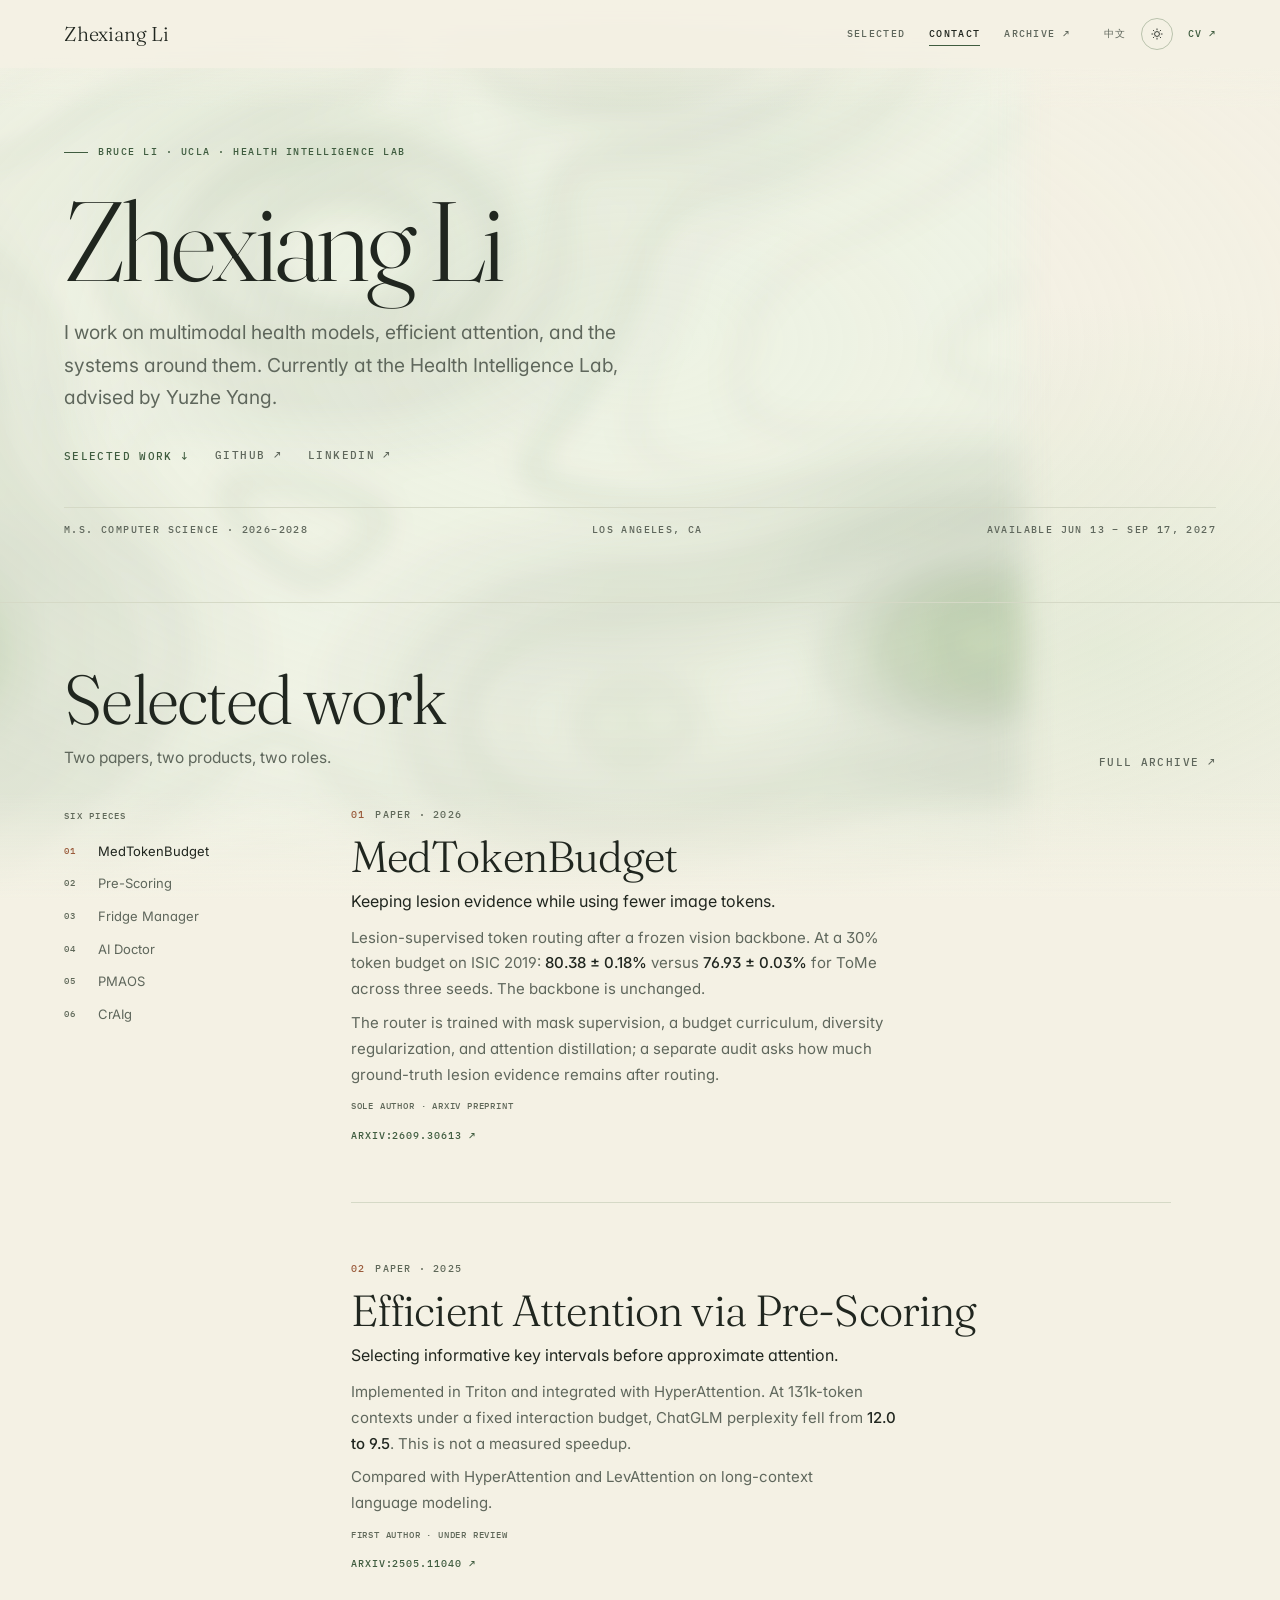
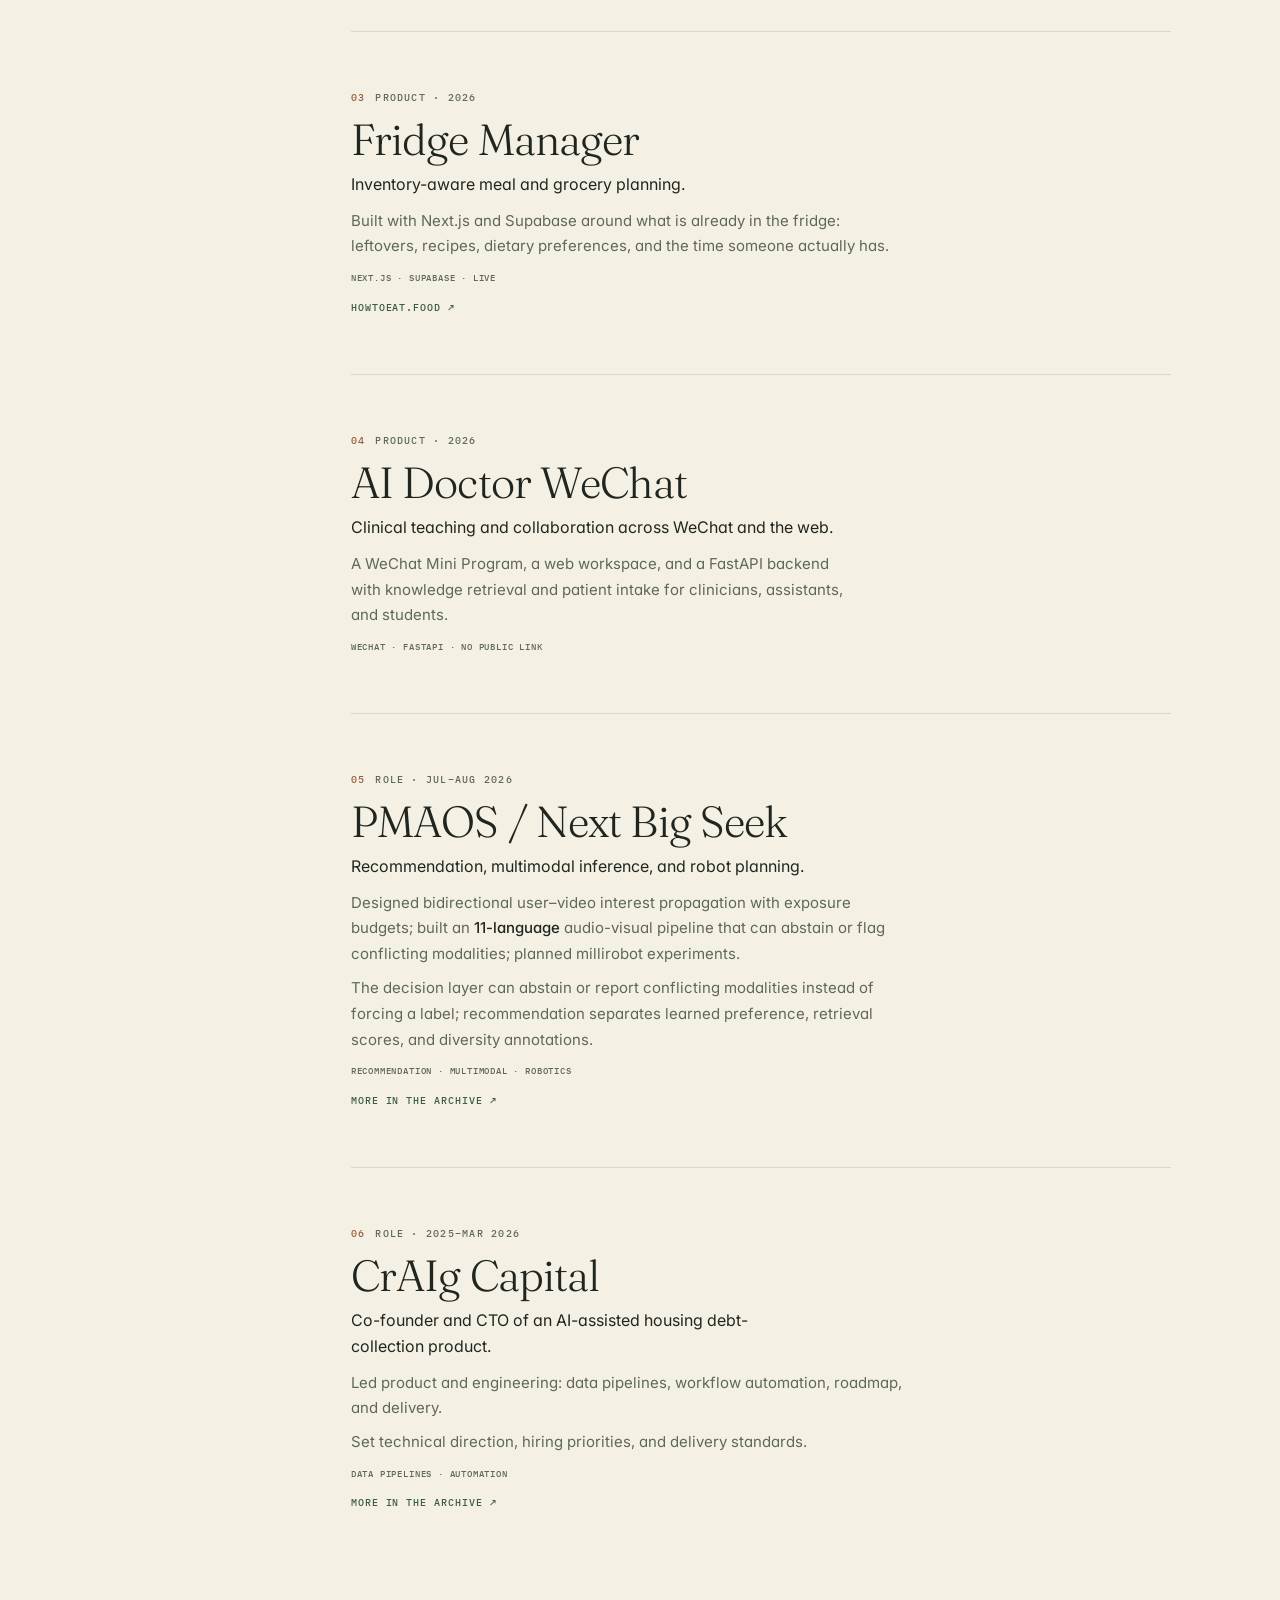
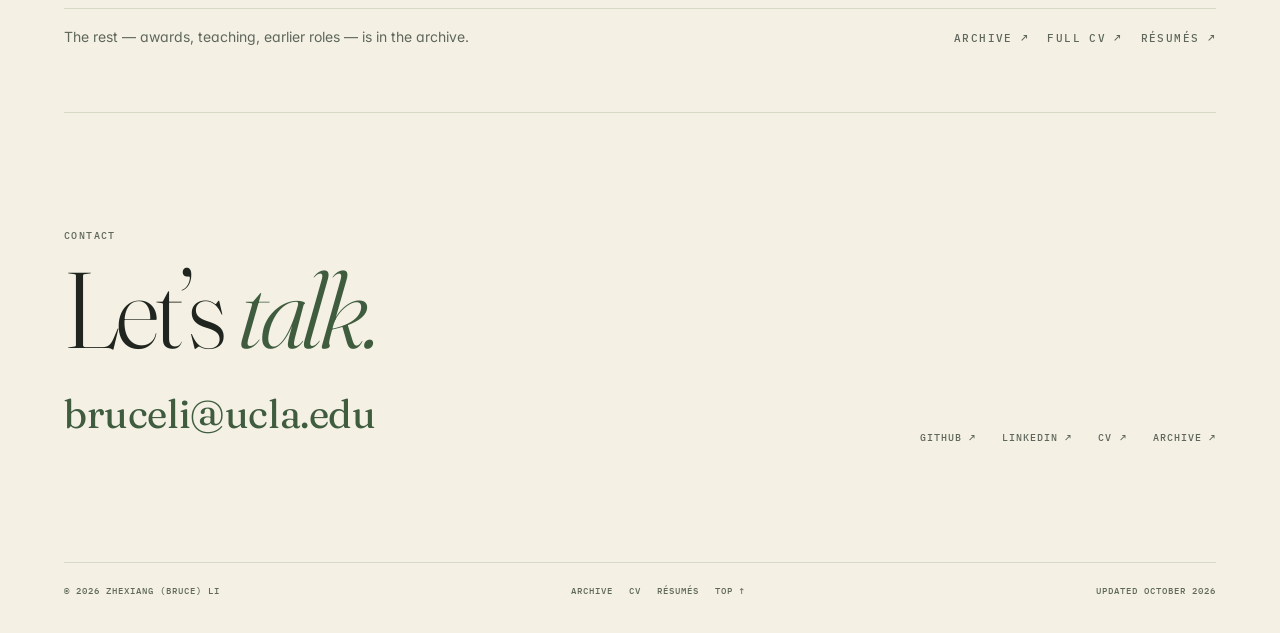
==== index.html @ e7f7a2ee "Add a sticky work index and a visibly moving backdrop" ====
<!doctype html>
<html lang="en" data-theme="light">
<head>
  <meta charset="utf-8">
  <meta name="viewport" content="width=device-width, initial-scale=1">
  <meta name="description" content="Zhexiang (Bruce) Li — multimodal health models, efficient attention, and the systems around them. Selected papers, products, and roles.">
  <link rel="canonical" href="https://brucelzx.github.io/">
  <link rel="alternate" hreflang="en" href="https://brucelzx.github.io/">
  <link rel="alternate" hreflang="zh-CN" href="https://brucelzx.github.io/index-zh.html">
  <meta property="og:type" content="website">
  <meta property="og:title" content="Zhexiang Li — Work">
  <meta property="og:description" content="Multimodal health models, efficient attention, and the systems around them.">
  <meta property="og:url" content="https://brucelzx.github.io/">
  <meta property="og:locale" content="en_US">
  <meta name="theme-color" content="#f4f1e4">
  <title>Zhexiang Li — Work</title>
  <link rel="preconnect" href="https://fonts.googleapis.com">
  <link rel="preconnect" href="https://fonts.gstatic.com" crossorigin>
  <link href="https://fonts.googleapis.com/css2?family=Fraunces:ital,opsz,wght@0,9..144,300..500;1,9..144,300..500&family=IBM+Plex+Mono:wght@400;500&family=Inter:wght@300..600&display=swap" rel="stylesheet">
  <link rel="stylesheet" href="atlas.css?v=20261018">
  <script>
    (function () {
      try {
        var saved = localStorage.getItem('atlas-theme');
        var theme = saved || (window.matchMedia('(prefers-color-scheme: dark)').matches ? 'dark' : 'light');
        document.documentElement.dataset.theme = theme;
      } catch (error) {}
      document.documentElement.classList.add('js');
    })();
  </script>
  <script defer src="atlas.js?v=20261018"></script>
</head>
<body id="top">
  <a class="skip" href="#main">Skip to content</a>
  <div class="progress" aria-hidden="true"></div>
  <div class="atlas-bg" aria-hidden="true"><img src="assets/atlas.svg" alt="" width="1400" height="1037"></div>

  <header class="nav" data-nav>
    <div class="wrap nav-inner">
      <a class="brand" href="#top">Zhexiang Li</a>
      <nav class="nav-links" aria-label="Sections">
        <a href="#selected">Selected</a>
        <a href="#contact">Contact</a>
        <a href="archive.html">Archive ↗</a>
      </nav>
      <div class="nav-tools">
        <a href="index-zh.html" lang="zh-CN">中文</a>
        <button class="theme" type="button" data-theme-toggle aria-label="Switch to dark theme" aria-pressed="false">
          <svg class="icon-sun" viewBox="0 0 24 24" fill="none" stroke="currentColor" stroke-width="1.5" aria-hidden="true"><circle cx="12" cy="12" r="4.2"/><path d="M12 2.5v3M12 18.5v3M2.5 12h3M18.5 12h3M5.2 5.2l2.1 2.1M16.7 16.7l2.1 2.1M18.8 5.2l-2.1 2.1M7.3 16.7l-2.1 2.1"/></svg>
          <svg class="icon-moon" viewBox="0 0 24 24" fill="none" stroke="currentColor" stroke-width="1.5" aria-hidden="true"><path d="M20 14.5A8.2 8.2 0 0 1 9.5 4 8.2 8.2 0 1 0 20 14.5Z"/></svg>
        </button>
        <a class="nav-cv" href="cv.html">CV ↗</a>
      </div>
    </div>
  </header>

  <main id="main">
    <section class="hero wrap" aria-labelledby="hero-title">
      <p class="eyebrow">Bruce Li · UCLA · Health Intelligence Lab</p>
      <h1 id="hero-title">Zhexiang Li</h1>
      <p class="hero-lede">I work on multimodal health models, efficient attention, and the systems around them. Currently at the Health Intelligence Lab, advised by Yuzhe Yang.</p>
      <div class="hero-links">
        <a class="arrow-link" href="#selected">Selected work <span aria-hidden="true">↓</span></a>
        <a class="sweep" href="https://github.com/BruceLZX" target="_blank" rel="noopener">GitHub ↗</a>
        <a class="sweep" href="https://www.linkedin.com/in/zhexiang-li/" target="_blank" rel="noopener">LinkedIn ↗</a>
      </div>
      <div class="hero-meta">
        <p class="mono">M.S. Computer Science · 2026–2028</p>
        <p class="mono">Los Angeles, CA</p>
        <p class="mono">Available Jun 13 – Sep 17, 2027</p>
      </div>
    </section>

    <section class="section" id="selected" aria-labelledby="selected-title">
      <div class="wrap">
        <header class="section-head">
          <div>
            <h2 id="selected-title">Selected work</h2>
            <p class="section-lede">Two papers, two products, two roles.</p>
          </div>
          <a class="sweep section-link" href="archive.html">Full archive ↗</a>
        </header>

        <div class="work-layout">
          <aside class="work-index" aria-label="Selected work">
            <p class="work-index-title">Six pieces</p>
            <ol>
              <li><a href="#piece-1"><span>01</span>MedTokenBudget</a></li>
              <li><a href="#piece-2"><span>02</span>Pre-Scoring</a></li>
              <li><a href="#piece-3"><span>03</span>Fridge Manager</a></li>
              <li><a href="#piece-4"><span>04</span>AI Doctor</a></li>
              <li><a href="#piece-5"><span>05</span>PMAOS</a></li>
              <li><a href="#piece-6"><span>06</span>CrAIg</a></li>
            </ol>
          </aside>
          <div class="work-entries">
          <article class="piece" id="piece-1" data-reveal>
            <p class="piece-meta"><span class="piece-index">01</span><span>Paper · 2026</span></p>
            <h3>MedTokenBudget</h3>
            <p class="piece-dek">Keeping lesion evidence while using fewer image tokens.</p>
            <p class="piece-body">Lesion-supervised token routing after a frozen vision backbone. At a 30% token budget on ISIC 2019: <strong>80.38 ± 0.18%</strong> versus <strong>76.93 ± 0.03%</strong> for ToMe across three seeds. The backbone is unchanged.</p>
            <p class="piece-body">The router is trained with mask supervision, a budget curriculum, diversity regularization, and attention distillation; a separate audit asks how much ground-truth lesion evidence remains after routing.</p>
            <p class="piece-note">Sole author · arXiv preprint</p>
            <div class="piece-links"><a href="https://arxiv.org/abs/2609.30613" target="_blank" rel="noopener">arXiv:2609.30613 ↗</a></div>
          </article>

          <article class="piece" id="piece-2" data-reveal>
            <p class="piece-meta"><span class="piece-index">02</span><span>Paper · 2025</span></p>
            <h3>Efficient Attention via Pre-Scoring</h3>
            <p class="piece-dek">Selecting informative key intervals before approximate attention.</p>
            <p class="piece-body">Implemented in Triton and integrated with HyperAttention. At 131k-token contexts under a fixed interaction budget, ChatGLM perplexity fell from <strong>12.0 to 9.5</strong>. This is not a measured speedup.</p>
            <p class="piece-body">Compared with HyperAttention and LevAttention on long-context language modeling.</p>
            <p class="piece-note">First author · under review</p>
            <div class="piece-links"><a href="https://arxiv.org/abs/2505.11040" target="_blank" rel="noopener">arXiv:2505.11040 ↗</a></div>
          </article>

          <article class="piece" id="piece-3" data-reveal>
            <p class="piece-meta"><span class="piece-index">03</span><span>Product · 2026</span></p>
            <h3>Fridge Manager</h3>
            <p class="piece-dek">Inventory-aware meal and grocery planning.</p>
            <p class="piece-body">Built with Next.js and Supabase around what is already in the fridge: leftovers, recipes, dietary preferences, and the time someone actually has.</p>
            <p class="piece-note">Next.js · Supabase · live</p>
            <div class="piece-links"><a href="https://howtoeat.food" target="_blank" rel="noopener">howtoeat.food ↗</a></div>
          </article>

          <article class="piece" id="piece-4" data-reveal>
            <p class="piece-meta"><span class="piece-index">04</span><span>Product · 2026</span></p>
            <h3>AI Doctor WeChat</h3>
            <p class="piece-dek">Clinical teaching and collaboration across WeChat and the web.</p>
            <p class="piece-body">A WeChat Mini Program, a web workspace, and a FastAPI backend with knowledge retrieval and patient intake for clinicians, assistants, and students.</p>
            <p class="piece-note">WeChat · FastAPI · no public link</p>
          </article>

          <article class="piece" id="piece-5" data-reveal>
            <p class="piece-meta"><span class="piece-index">05</span><span>Role · Jul–Aug 2026</span></p>
            <h3>PMAOS / Next Big Seek</h3>
            <p class="piece-dek">Recommendation, multimodal inference, and robot planning.</p>
            <p class="piece-body">Designed bidirectional user–video interest propagation with exposure budgets; built an <strong>11-language</strong> audio-visual pipeline that can abstain or flag conflicting modalities; planned millirobot experiments.</p>
            <p class="piece-body">The decision layer can abstain or report conflicting modalities instead of forcing a label; recommendation separates learned preference, retrieval scores, and diversity annotations.</p>
            <p class="piece-note">Recommendation · multimodal · robotics</p>
            <div class="piece-links"><a href="archive.html">More in the archive ↗</a></div>
          </article>

          <article class="piece" id="piece-6" data-reveal>
            <p class="piece-meta"><span class="piece-index">06</span><span>Role · 2025–Mar 2026</span></p>
            <h3>CrAIg Capital</h3>
            <p class="piece-dek">Co-founder and CTO of an AI-assisted housing debt-collection product.</p>
            <p class="piece-body">Led product and engineering: data pipelines, workflow automation, roadmap, and delivery.</p>
            <p class="piece-body">Set technical direction, hiring priorities, and delivery standards.</p>
            <p class="piece-note">Data pipelines · automation</p>
            <div class="piece-links"><a href="archive.html">More in the archive ↗</a></div>
          </article>
          </div>
        </div>

        <div class="archive-strip">
          <p>The rest — awards, teaching, earlier roles — is in the archive.</p>
          <nav aria-label="Full record"><a class="sweep" href="archive.html">Archive ↗</a><a class="sweep" href="cv.html">Full CV ↗</a><a class="sweep" href="archive.html#resumes">Résumés ↗</a></nav>
        </div>
      </div>
    </section>
    <section class="contact wrap" id="contact" aria-labelledby="contact-title">
      <div>
        <p class="mono">Contact</p>
        <h2 class="contact-title" id="contact-title">Let’s <em>talk.</em></h2>
        <a class="contact-email" href="mailto:bruceli@ucla.edu">bruceli@ucla.edu</a>
      </div>
      <nav class="contact-links" aria-label="Elsewhere">
        <a href="https://github.com/BruceLZX" target="_blank" rel="noopener">GitHub ↗</a>
        <a href="https://www.linkedin.com/in/zhexiang-li/" target="_blank" rel="noopener">LinkedIn ↗</a>
        <a href="cv.html">CV ↗</a>
        <a href="archive.html">Archive ↗</a>
      </nav>
    </section>
  </main>

  <footer class="footer wrap">
    <p>© 2026 Zhexiang (Bruce) Li</p>
    <nav aria-label="Footer"><a href="archive.html">Archive</a><a href="cv.html">CV</a><a href="archive.html#resumes">Résumés</a><a href="#top">Top ↑</a></nav>
    <p>Updated October 2026</p>
  </footer>
</body>
</html>
---- atlas.css ----
/* ==========================================================================
   ATLAS — selected work on a blurred contour field
   Warm paper, one deep-bamboo accent, clay index numbers. Vanilla CSS.
   ========================================================================== */

:root {
  color-scheme: light;
  --paper: #f4f1e4;
  --paper-2: #ebe7d6;
  --card: #faf8ee;
  --ink: #20261f;
  --muted: #5f675c;
  --faint: #5f6859;
  --line: #d5d9c6;
  --line-2: #b9c2ac;
  --accent: #3f5c3f;
  --accent-2: #6f8f66;
  --bamboo: #c9d8be;
  --clay: #9a5b3b;
  --serif: "Fraunces", "Iowan Old Style", "Palatino Linotype", Georgia,
    "Songti SC", "Noto Serif CJK SC", serif;
  --sans: "Inter", "Helvetica Neue", Arial, "PingFang SC", "Microsoft YaHei",
    sans-serif;
  --mono: "IBM Plex Mono", ui-monospace, "SFMono-Regular", Consolas, monospace;
  --ease: cubic-bezier(.22, 1, .36, 1);
  --nav: 68px;
  --max: 1240px;
  --gutter: clamp(20px, 5vw, 80px);
}

[data-theme="dark"] {
  color-scheme: dark;
  --paper: #121611;
  --paper-2: #18201a;
  --card: #1b241c;
  --ink: #e9ead9;
  --muted: #a8b0a0;
  --faint: #7d8678;
  --line: #2c352c;
  --line-2: #3e4a3d;
  --accent: #a9c6a0;
  --accent-2: #8fae84;
  --bamboo: #2c3a2b;
  --clay: #d09a72;
}

*, *::before, *::after { box-sizing: border-box; }

html {
  background: var(--paper);
  scroll-behavior: smooth;
  scroll-padding-top: calc(var(--nav) + 16px);
  -webkit-text-size-adjust: 100%;
}

body {
  margin: 0;
  background: transparent;
  color: var(--ink);
  font: 400 16.5px/1.65 var(--sans);
  font-feature-settings: "ss01" 1, "cv11" 1;
  -webkit-font-smoothing: antialiased;
  text-rendering: optimizeLegibility;
}

::selection { background: var(--accent); color: var(--paper); }

h1, h2, h3, h4, p, figure, dl, dd { margin: 0; }
h1, h2, h3, h4 { font-weight: 400; text-wrap: balance; }
p { text-wrap: pretty; }
img { display: block; max-width: 100%; height: auto; }
a { color: inherit; text-decoration: none; }
button { font: inherit; color: inherit; }
ul, ol { margin: 0; padding: 0; list-style: none; }

:focus-visible {
  outline: 2px solid var(--accent);
  outline-offset: 4px;
  border-radius: 2px;
}

.wrap {
  width: min(var(--max), calc(100% - var(--gutter) * 2));
  margin-inline: auto;
}

.mono {
  font: 500 10px/1.6 var(--mono);
  letter-spacing: .14em;
  text-transform: uppercase;
  color: var(--muted);
}

.skip {
  position: fixed;
  top: -90px;
  left: 18px;
  z-index: 500;
  padding: 10px 14px;
  background: var(--ink);
  color: var(--paper);
  font: 500 12px/1 var(--mono);
}
.skip:focus { top: 12px; }

/* ---------- blurred map backdrop ---------- */
.atlas-bg {
  position: fixed;
  inset: 0;
  z-index: -1;
  overflow: hidden;
  pointer-events: none;
  background:
    radial-gradient(80% 70% at 24% 18%, #d9e5cc 0%, transparent 64%),
    radial-gradient(70% 62% at 86% 72%, #e2ead6 0%, transparent 62%),
    var(--paper);
  transform: translate3d(0, var(--bg-y, 0px), 0) scale(var(--bg-scale, 1));
  will-change: transform;
}

.atlas-bg img {
  position: absolute;
  left: -20%;
  top: -20%;
  width: 140%;
  height: 140%;
  object-fit: cover;
  filter: blur(15px) saturate(1.04);
  opacity: .9;
  transform-origin: 50% 45%;
  animation: atlas-drift 22s ease-in-out infinite alternate;
  transition: translate .9s var(--ease);
  will-change: transform, translate;
}

.atlas-bg::after {
  content: "";
  position: absolute;
  inset: 0;
  background:
    radial-gradient(95% 75% at 50% 38%, transparent 0%, color-mix(in srgb, var(--paper) 26%, transparent) 82%),
    linear-gradient(var(--paper) 0%, transparent 12%, transparent 88%, var(--paper) 100%);
}

[data-theme="dark"] .atlas-bg {
  background:
    radial-gradient(80% 70% at 24% 18%, #17251a 0%, transparent 64%),
    radial-gradient(70% 62% at 86% 72%, #141f16 0%, transparent 62%),
    var(--paper);
}

[data-theme="dark"] .atlas-bg img {
  filter: blur(15px) invert(.86) hue-rotate(120deg) saturate(1.25);
  opacity: .38;
}

@keyframes atlas-drift {
  from { transform: scale(1.04) rotate(-.55deg) translate3d(-2.2%, -1.2%, 0); }
  to { transform: scale(1.11) rotate(.55deg) translate3d(2.2%, 1.5%, 0); }
}

/* ---------- navigation ---------- */
.nav {
  position: fixed;
  inset: 0 0 auto;
  z-index: 210;
  height: var(--nav);
  border-bottom: 1px solid transparent;
  background: color-mix(in srgb, var(--paper) 88%, transparent);
  backdrop-filter: blur(14px) saturate(1.1);
  transition: height .36s var(--ease), border-color .36s var(--ease);
}

.nav.is-scrolled { height: 56px; border-bottom-color: var(--line); }

.nav-inner { height: 100%; display: flex; align-items: center; gap: 28px; }

.brand {
  display: inline-flex;
  align-items: baseline;
  gap: 9px;
  font-family: var(--serif);
  font-size: 20px;
  font-weight: 300;
  letter-spacing: -.01em;
  white-space: nowrap;
}

.nav-links {
  display: flex;
  align-items: center;
  gap: 24px;
  margin-left: auto;
  font: 500 10px/1 var(--mono);
  letter-spacing: .13em;
  text-transform: uppercase;
}

.nav-links a {
  position: relative;
  padding-block: 8px;
  color: var(--muted);
  transition: color .2s ease;
}

.nav-links a::after {
  content: "";
  position: absolute;
  left: 0;
  bottom: 1px;
  width: 100%;
  height: 1px;
  background: var(--accent);
  transform: scaleX(0);
  transform-origin: 0 50%;
  transition: transform .32s var(--ease);
}

.nav-links a:hover,
.nav-links a[aria-current="true"] { color: var(--ink); }
.nav-links a:hover::after,
.nav-links a[aria-current="true"]::after { transform: scaleX(1); }

.nav-tools {
  display: flex;
  align-items: center;
  gap: 15px;
  margin-left: 6px;
  font: 500 10px/1 var(--mono);
  letter-spacing: .1em;
  text-transform: uppercase;
}

.nav-tools > a { color: var(--muted); }
.nav-tools > a:hover { color: var(--ink); }
.nav-cv { color: var(--accent) !important; }

.theme {
  display: grid;
  place-items: center;
  width: 32px;
  height: 32px;
  border: 1px solid var(--line-2);
  border-radius: 50%;
  background: transparent;
  cursor: pointer;
  transition: border-color .2s ease, transform .3s var(--ease);
}
.theme:hover { border-color: var(--accent); transform: rotate(18deg); }
.theme svg { width: 14px; height: 14px; }
.theme .icon-moon { display: none; }
[data-theme="dark"] .theme .icon-sun { display: none; }
[data-theme="dark"] .theme .icon-moon { display: block; }

/* ---------- hero ---------- */
.hero {
  padding-top: calc(var(--nav) + clamp(40px, 6vw, 76px));
  padding-bottom: clamp(40px, 5vw, 64px);
}

.eyebrow {
  display: flex;
  align-items: center;
  gap: 10px;
  color: var(--accent);
  font: 500 10px/1.6 var(--mono);
  letter-spacing: .15em;
  text-transform: uppercase;
}

.eyebrow::before {
  content: "";
  width: 24px;
  height: 1px;
  background: var(--accent);
}

.hero h1 {
  margin-top: clamp(18px, 2.4vw, 28px);
  margin-bottom: 14px;
  font-family: var(--serif);
  font-weight: 300;
  font-size: clamp(58px, 8.8vw, 132px);
  line-height: .94;
  letter-spacing: -.035em;
}

html[lang="zh-CN"] .hero h1 {
  font-family: "Noto Serif SC", var(--serif);
  font-size: clamp(56px, 9.4vw, 132px);
  line-height: 1.02;
  letter-spacing: .01em;
}

.hero-lede {
  max-width: 50ch;
  margin-top: 22px;
  color: var(--muted);
  font-size: clamp(17px, 1.5vw, 20px);
  line-height: 1.7;
}

html[lang="zh-CN"] .hero-lede { line-height: 1.85; }

.hero-lede a {
  color: var(--ink);
  text-decoration: underline;
  text-decoration-color: var(--line-2);
  text-underline-offset: 4px;
  text-decoration-thickness: 1px;
}
.hero-lede a:hover { text-decoration-color: var(--accent); }

.hero-links {
  display: flex;
  flex-wrap: wrap;
  align-items: center;
  gap: 12px 26px;
  margin-top: clamp(26px, 3vw, 36px);
}

.arrow-link {
  display: inline-flex;
  align-items: center;
  gap: 8px;
  color: var(--accent);
  font: 500 10.5px/1 var(--mono);
  letter-spacing: .13em;
  text-transform: uppercase;
}
.arrow-link span { transition: transform .3s var(--ease); }
.arrow-link:hover span { transform: translate(3px, -3px); }

.sweep {
  position: relative;
  padding-bottom: 3px;
  color: var(--muted);
  font: 500 10.5px/1 var(--mono);
  letter-spacing: .13em;
  text-transform: uppercase;
  transition: color .2s ease;
}
.sweep::after {
  content: "";
  position: absolute;
  left: 0;
  bottom: 0;
  width: 100%;
  height: 1px;
  background: currentColor;
  transform: scaleX(0);
  transform-origin: 100% 50%;
  transition: transform .35s var(--ease);
}
.sweep:hover { color: var(--ink); }
.sweep:hover::after { transform: scaleX(1); transform-origin: 0 50%; }

.hero-meta {
  display: flex;
  flex-wrap: wrap;
  justify-content: space-between;
  gap: 10px 24px;
  margin-top: clamp(28px, 3.6vw, 44px);
  padding-top: 14px;
  border-top: 1px solid var(--line);
  color: var(--faint);
}

/* ---------- section heading ---------- */
.section { padding-block: clamp(40px, 5vw, 68px); border-top: 1px solid var(--line); }

.section-head {
  display: flex;
  flex-wrap: wrap;
  align-items: flex-end;
  justify-content: space-between;
  gap: 16px 40px;
  margin-bottom: clamp(22px, 3vw, 36px);
}

.section-head h2 {
  font-family: var(--serif);
  font-weight: 300;
  font-size: clamp(40px, 5.4vw, 72px);
  line-height: .95;
  letter-spacing: -.025em;
}

html[lang="zh-CN"] .section-head h2 {
  font-family: "Noto Serif SC", var(--serif);
  font-size: clamp(34px, 4.6vw, 60px);
  line-height: 1.15;
  letter-spacing: .01em;
}

.section-lede {
  max-width: 56ch;
  margin-top: 12px;
  color: var(--muted);
  font-size: 15.5px;
}

.section-link { white-space: nowrap; }

/* ---------- work layout ---------- */
.work-layout {
  display: grid;
  grid-template-columns: minmax(150px, 210px) minmax(0, 1fr);
  gap: clamp(32px, 6vw, 88px);
  align-items: start;
}

.work-index {
  position: sticky;
  top: calc(var(--nav) + 34px);
  padding-top: 2px;
}

.work-index-title {
  margin-bottom: 12px;
  color: var(--faint);
  font: 500 9px/1.6 var(--mono);
  letter-spacing: .14em;
  text-transform: uppercase;
}

.work-index ol { display: grid; gap: 0; }

.work-index a {
  display: grid;
  grid-template-columns: 26px minmax(0, 1fr);
  gap: 8px;
  padding: 7px 0;
  border-top: 1px solid transparent;
  color: var(--muted);
  font-size: 13px;
  line-height: 1.35;
  transition: color .2s ease;
}

.work-index a span {
  padding-top: 2px;
  color: var(--faint);
  font: 500 8.5px/1.4 var(--mono);
  letter-spacing: .06em;
  transition: color .2s ease;
}

.work-index a:hover { color: var(--ink); }
.work-index a[aria-current="true"] { color: var(--ink); }
.work-index a[aria-current="true"] span { color: var(--clay); }

.work-entries { max-width: 820px; }

.piece {
  display: flex;
  flex-direction: column;
  align-items: flex-start;
  padding: clamp(34px, 4.6vw, 58px) 0;
  border-top: 1px solid var(--line);
}

.piece:first-child {
  padding-top: 0;
  border-top: 0;
}

.piece-meta {
  display: flex;
  flex-wrap: wrap;
  align-items: baseline;
  gap: 10px;
  color: var(--faint);
  font: 500 9.5px/1.6 var(--mono);
  letter-spacing: .13em;
  text-transform: uppercase;
}

.piece-index { color: var(--clay); }

.piece h3 {
  margin-top: 12px;
  font-family: var(--serif);
  font-weight: 300;
  font-size: clamp(30px, 3.4vw, 44px);
  line-height: 1.04;
  letter-spacing: -.02em;
  transition: color .22s ease;
}

.piece:hover h3 { color: var(--accent); }

.piece-dek {
  max-width: 52ch;
  margin-top: 10px;
  color: var(--ink);
  font-size: 16px;
  line-height: 1.6;
}

.piece-body {
  max-width: 62ch;
  margin-top: 10px;
  color: var(--muted);
  font-size: 15px;
  line-height: 1.72;
}

.piece-body + .piece-body { margin-top: 8px; }

.piece-body strong { color: var(--ink); font-weight: 500; }

.piece-note {
  margin-top: 12px;
  color: var(--faint);
  font: 500 9px/1.6 var(--mono);
  letter-spacing: .09em;
  text-transform: uppercase;
}

.piece-links {
  display: flex;
  flex-wrap: wrap;
  gap: 8px 18px;
  margin-top: 14px;
}

.piece-links a {
  color: var(--accent);
  font: 500 9.5px/1.6 var(--mono);
  letter-spacing: .1em;
  text-transform: uppercase;
  border-bottom: 1px solid transparent;
}
.piece-links a:hover { border-bottom-color: currentColor; }

.archive-strip {
  display: flex;
  flex-wrap: wrap;
  align-items: baseline;
  justify-content: space-between;
  gap: 12px 28px;
  margin-top: clamp(24px, 3vw, 40px);
  padding-top: 16px;
  border-top: 1px solid var(--line);
  color: var(--muted);
  font-size: 14px;
}

.archive-strip nav { display: flex; flex-wrap: wrap; gap: 18px; }

/* ---------- contact ---------- */
.contact {
  display: flex;
  flex-wrap: wrap;
  align-items: flex-end;
  justify-content: space-between;
  gap: 28px 56px;
  padding-block: clamp(64px, 9vw, 120px);
  border-top: 1px solid var(--line);
}

.contact-title {
  margin-top: 16px;
  font-family: var(--serif);
  font-weight: 300;
  font-size: clamp(52px, 8.4vw, 112px);
  line-height: .92;
  letter-spacing: -.035em;
}

.contact-title em { font-style: italic; color: var(--accent); }

html[lang="zh-CN"] .contact-title {
  font-family: "Noto Serif SC", var(--serif);
  font-size: clamp(46px, 7.4vw, 96px);
  line-height: 1.05;
  letter-spacing: .01em;
}

html[lang="zh-CN"] .contact-title em {
  font-style: normal;
  color: var(--accent);
}

.contact-email {
  display: inline-block;
  position: relative;
  margin-top: 22px;
  color: var(--accent);
  font-family: var(--serif);
  font-size: clamp(23px, 3.2vw, 40px);
  letter-spacing: -.01em;
}

.contact-email::after {
  content: "";
  position: absolute;
  left: 0;
  bottom: -.06em;
  width: 100%;
  height: 1px;
  background: currentColor;
  transform: scaleX(0);
  transform-origin: 100% 50%;
  transition: transform .45s var(--ease);
}
.contact-email:hover::after { transform: scaleX(1); transform-origin: 0 50%; }

.contact-links {
  display: flex;
  flex-wrap: wrap;
  gap: 10px 26px;
  font: 500 9.5px/1.9 var(--mono);
  letter-spacing: .11em;
  text-transform: uppercase;
}

.contact-links a { color: var(--muted); transition: color .2s ease; }
.contact-links a:hover { color: var(--accent); }

/* ---------- footer ---------- */
.footer {
  display: flex;
  flex-wrap: wrap;
  align-items: baseline;
  justify-content: space-between;
  gap: 12px 26px;
  padding-block: 20px 34px;
  border-top: 1px solid var(--line);
  color: var(--faint);
  font: 500 9px/1.7 var(--mono);
  letter-spacing: .11em;
  text-transform: uppercase;
}

.footer nav { display: flex; flex-wrap: wrap; gap: 16px; }
.footer a:hover { color: var(--ink); }

/* ---------- reveals ---------- */
html.js [data-reveal] {
  opacity: 0;
  transform: translateY(16px);
  transition: opacity .75s var(--ease), transform .85s var(--ease);
  transition-delay: var(--d, 0ms);
}

html.js [data-reveal].is-in { opacity: 1; transform: none; }

.reveal-fallback [data-reveal] {
  opacity: 1 !important;
  transform: none !important;
  transition: none !important;
}

/* ---------- view transitions ---------- */
@view-transition { navigation: auto; }

::view-transition-old(root) { animation: vt-out .22s ease both; }
::view-transition-new(root) { animation: vt-in .42s var(--ease) both; }

@keyframes vt-out { to { opacity: 0; transform: scale(.994); } }
@keyframes vt-in { from { opacity: 0; transform: scale(1.006); } }

.hero h1 { view-transition-name: atlas-title; }

::view-transition-group(atlas-title) { animation-duration: .55s; }

/* ---------- Chinese labels ---------- */
html[lang="zh-CN"] .mono,
html[lang="zh-CN"] .nav-links,
html[lang="zh-CN"] .nav-tools,
html[lang="zh-CN"] .piece-meta,
html[lang="zh-CN"] .piece-note,
html[lang="zh-CN"] .piece-links a,
html[lang="zh-CN"] .contact-links,
html[lang="zh-CN"] .footer,
html[lang="zh-CN"] .archive-strip {
  font-family: var(--sans);
  letter-spacing: .04em;
  text-transform: none;
}

html[lang="zh-CN"] .nav-links { font-size: 11.5px; }
html[lang="zh-CN"] .nav-tools { font-size: 10.5px; }
html[lang="zh-CN"] .piece-meta { font-size: 10.5px; }
html[lang="zh-CN"] .piece-body { font-size: 14.5px; }
html[lang="zh-CN"] .footer { font-size: 10px; }

/* ---------- responsive ---------- */
@media (max-width: 900px) {
  .work-layout { display: block; }
  .work-index { display: none; }
  .work-entries { max-width: none; }
  .atlas-bg img {
    width: 170%;
    height: 170%;
    left: -35%;
    top: -30%;
    filter: blur(11px) saturate(1.02);
    opacity: .8;
  }
}

@media (max-width: 780px) {
  :root { --nav: 60px; }
  .nav-links { display: none; }
  .nav-tools { margin-left: auto; gap: 11px; }
  .brand { font-size: 17px; }
  .hero h1 { font-size: clamp(54px, 13vw, 76px); }
  .contact { padding-block: 60px; }
}

@media (max-width: 560px) {
  .hero { padding-top: calc(var(--nav) + 32px); }
  .hero-lede { font-size: 16px; }
  .piece-dek { font-size: 15.5px; }
  .piece-body { font-size: 14px; }
  .archive-strip { flex-direction: column; align-items: flex-start; }
  .contact-links { gap: 8px 20px; }
  .footer { flex-direction: column; }
}

/* ---------- reduced motion ---------- */
@media (prefers-reduced-motion: reduce) {
  html { scroll-behavior: auto; }
  html.js [data-reveal] {
    transform: none !important;
    opacity: 1 !important;
    transition: none !important;
  }
  .atlas-bg { transform: none !important; }
  .atlas-bg img {
    animation: none;
    transition: none;
    translate: 0 0 !important;
  }
  ::view-transition-old(root),
  ::view-transition-new(root) { animation: none; }
}

/* ---------- print ---------- */
@media print {
  .nav, .atlas-bg, .skip { display: none !important; }
  html, body { background: #fff; }
  .piece { break-inside: avoid; }
  .work-layout { display: block; }
  .work-index { display: none; }
}
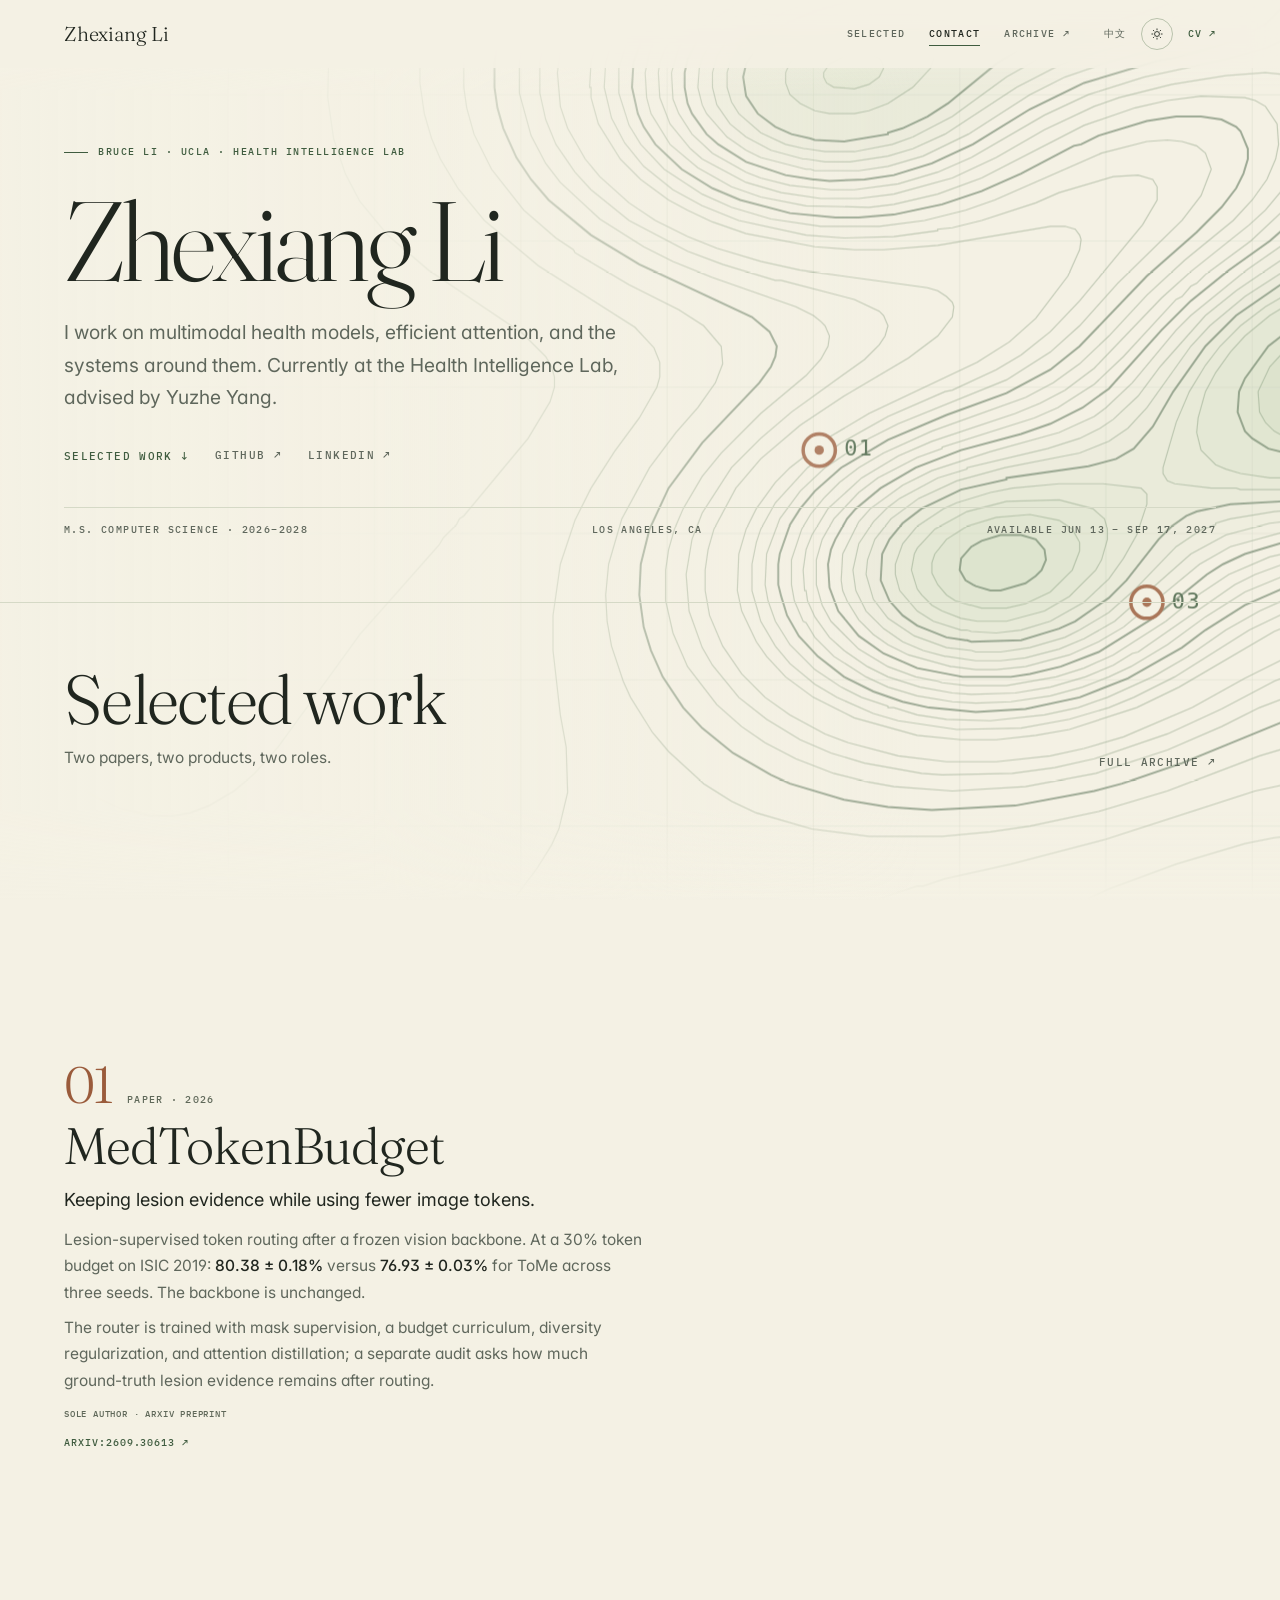
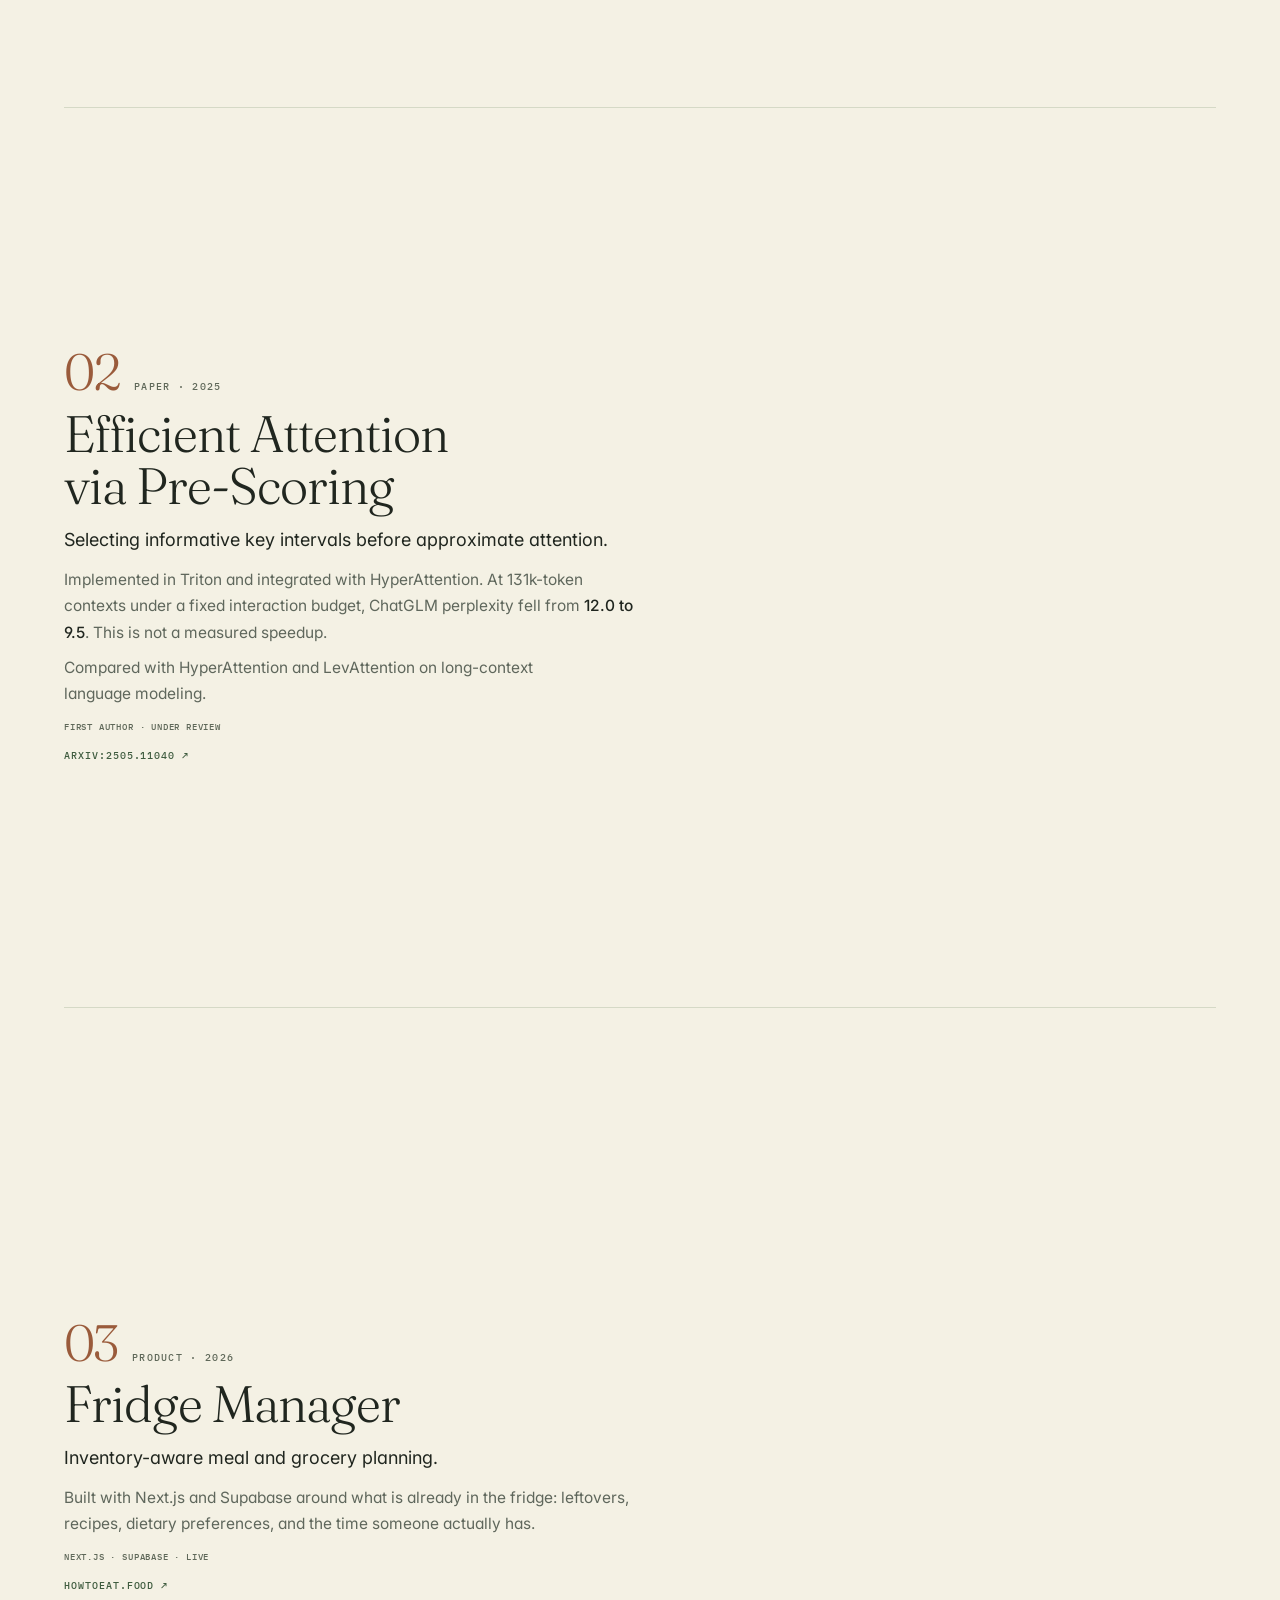
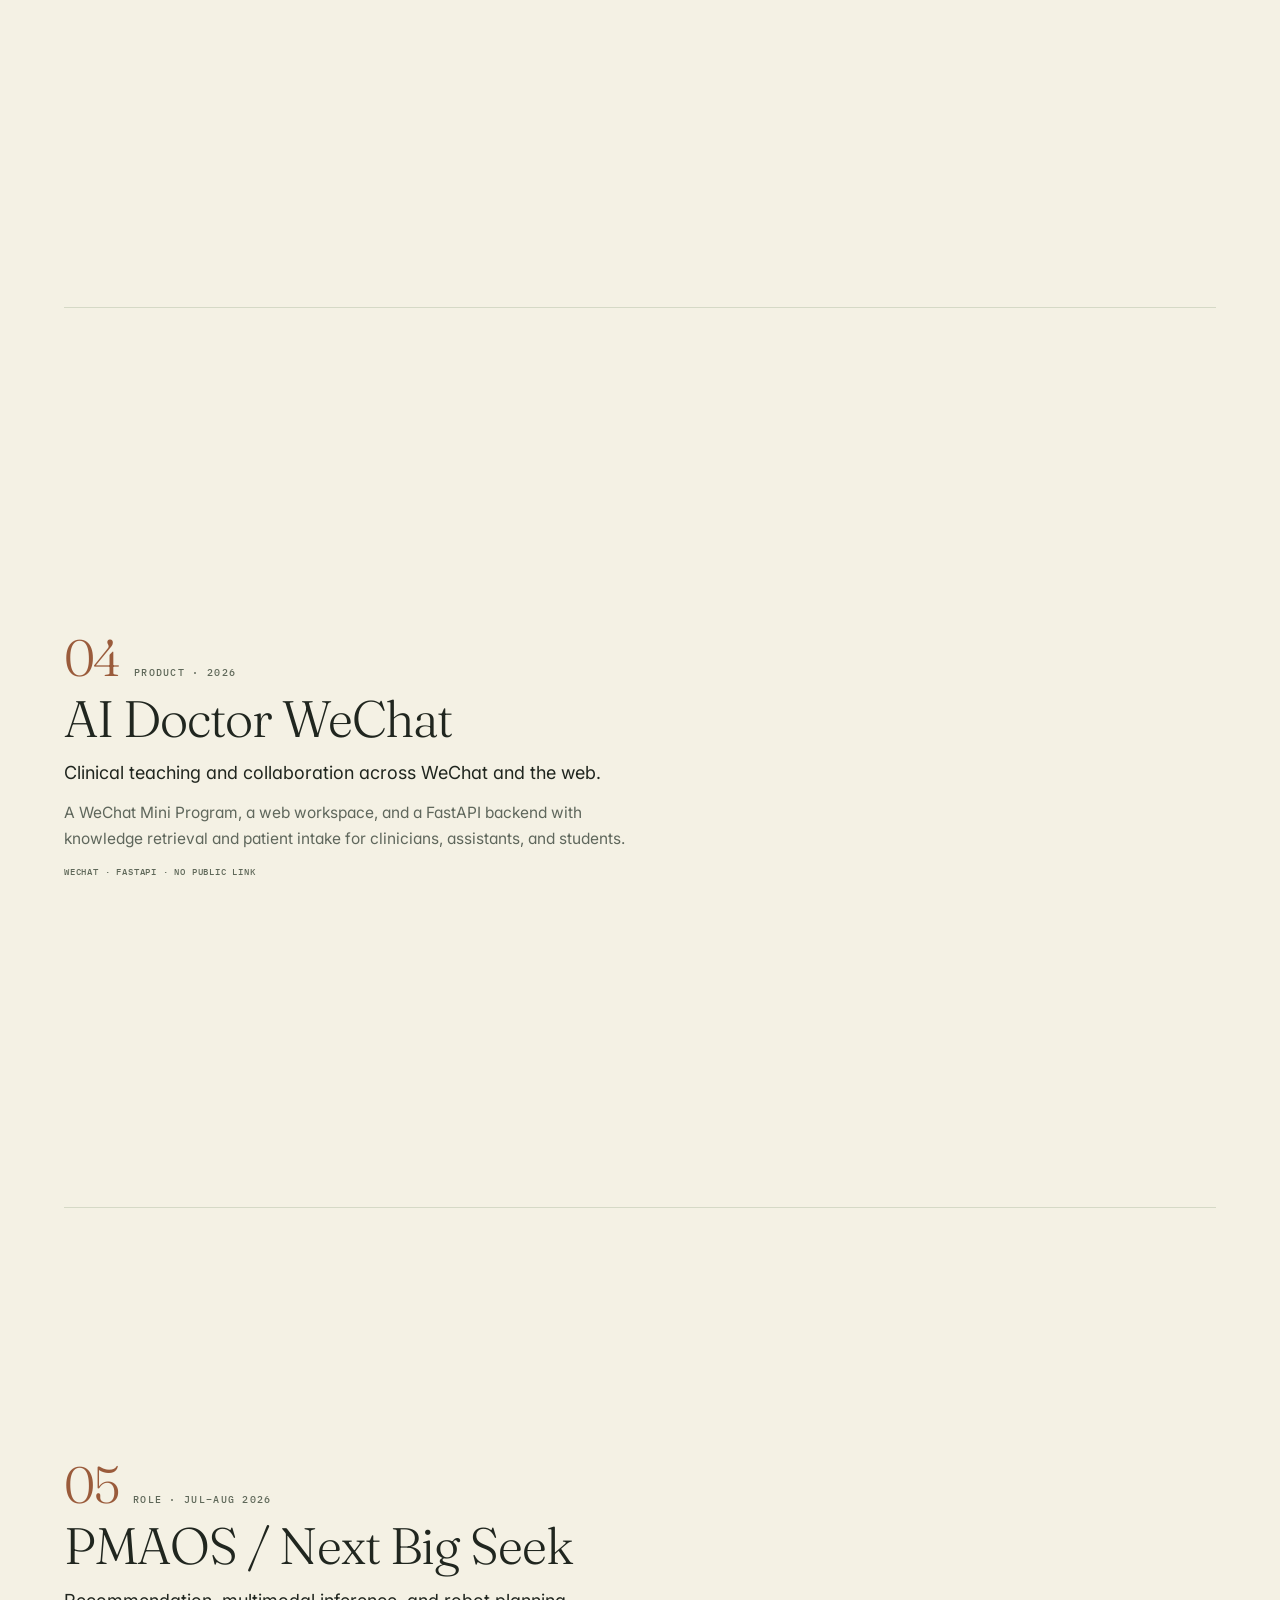
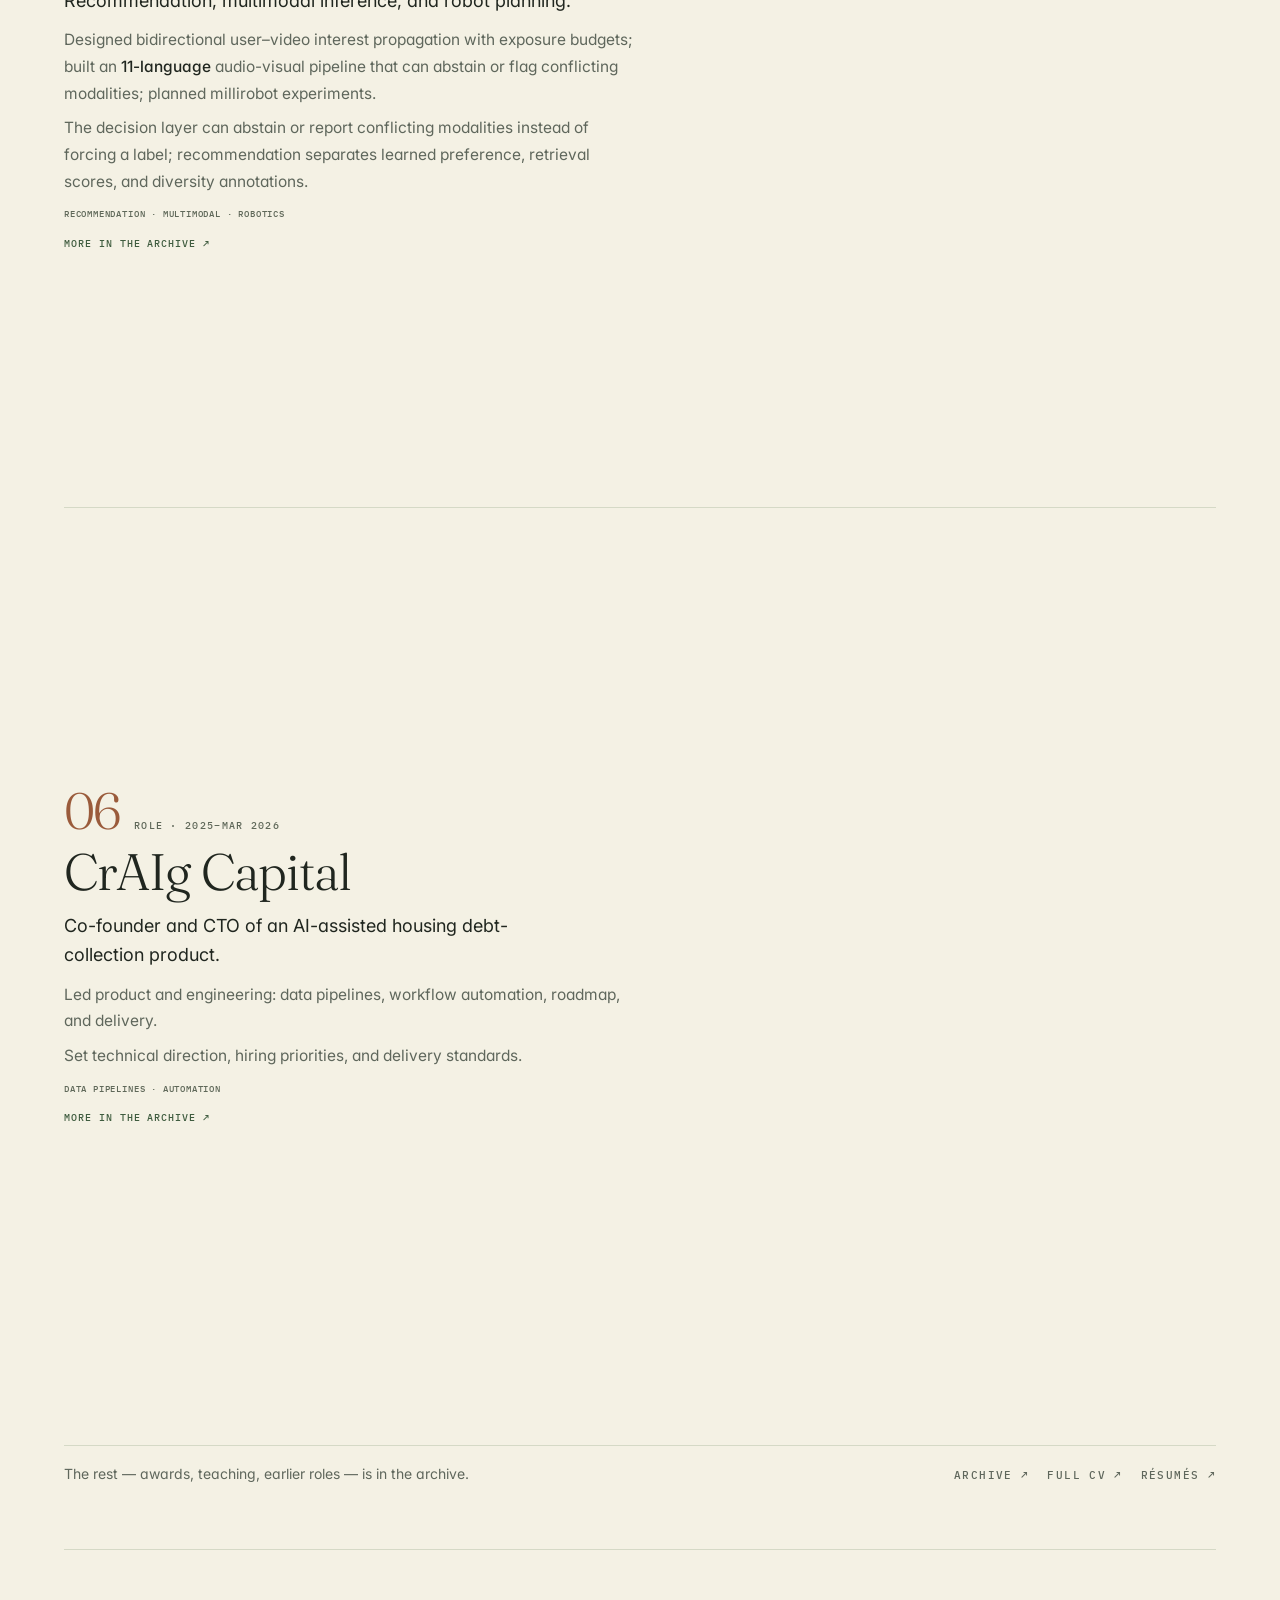
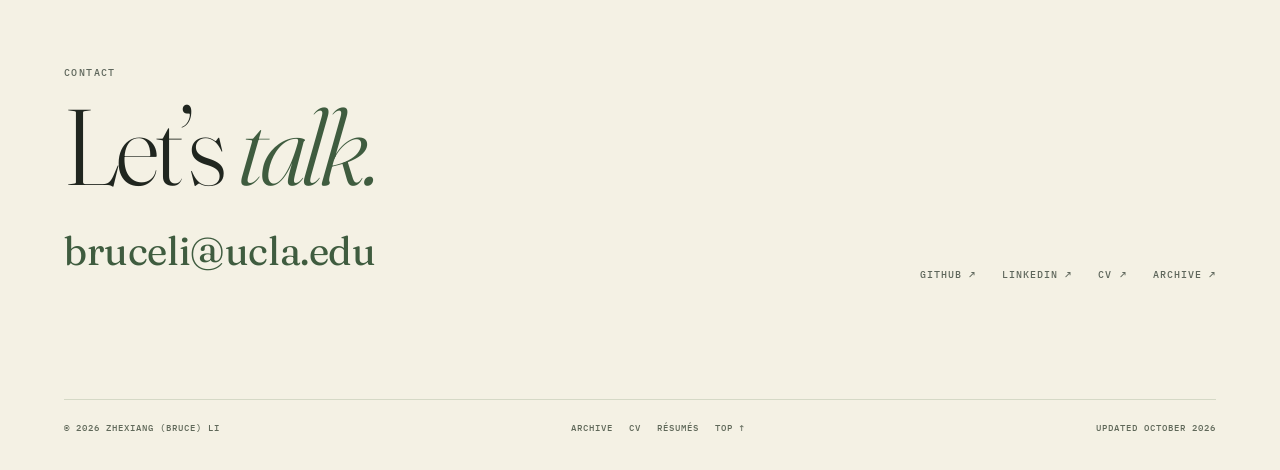
==== commit 8e5391b4: "Restore the map as a clear six-point scroll backdrop" ====
--- a/index.html
+++ b/index.html
@@ -33,7 +33,7 @@
 <body id="top">
   <a class="skip" href="#main">Skip to content</a>
   <div class="progress" aria-hidden="true"></div>
-  <div class="atlas-bg" aria-hidden="true"><img src="assets/atlas.svg" alt="" width="1400" height="1037"></div>
+  <div class="atlas-bg" aria-hidden="true"><div class="atlas-map"><img src="assets/atlas.svg" alt="" width="1400" height="1037"></div></div>
 
   <header class="nav" data-nav>
     <div class="wrap nav-inner">
@@ -81,19 +81,7 @@
           <a class="sweep section-link" href="archive.html">Full archive ↗</a>
         </header>
 
-        <div class="work-layout">
-          <aside class="work-index" aria-label="Selected work">
-            <p class="work-index-title">Six pieces</p>
-            <ol>
-              <li><a href="#piece-1"><span>01</span>MedTokenBudget</a></li>
-              <li><a href="#piece-2"><span>02</span>Pre-Scoring</a></li>
-              <li><a href="#piece-3"><span>03</span>Fridge Manager</a></li>
-              <li><a href="#piece-4"><span>04</span>AI Doctor</a></li>
-              <li><a href="#piece-5"><span>05</span>PMAOS</a></li>
-              <li><a href="#piece-6"><span>06</span>CrAIg</a></li>
-            </ol>
-          </aside>
-          <div class="work-entries">
+        <div class="work-list">
           <article class="piece" id="piece-1" data-reveal>
             <p class="piece-meta"><span class="piece-index">01</span><span>Paper · 2026</span></p>
             <h3>MedTokenBudget</h3>
@@ -150,7 +138,6 @@
             <p class="piece-note">Data pipelines · automation</p>
             <div class="piece-links"><a href="archive.html">More in the archive ↗</a></div>
           </article>
-          </div>
         </div>
 
         <div class="archive-strip">
@@ -187,3 +174,4 @@
 
 
 
+
--- a/atlas.css
+++ b/atlas.css
@@ -103,34 +103,33 @@
 }
 .skip:focus { top: 12px; }
 
-/* ---------- blurred map backdrop ---------- */
+/* ---------- scroll-driven map backdrop ---------- */
 .atlas-bg {
   position: fixed;
   inset: 0;
   z-index: -1;
   overflow: hidden;
   pointer-events: none;
-  background:
-    radial-gradient(80% 70% at 24% 18%, #d9e5cc 0%, transparent 64%),
-    radial-gradient(70% 62% at 86% 72%, #e2ead6 0%, transparent 62%),
-    var(--paper);
-  transform: translate3d(0, var(--bg-y, 0px), 0) scale(var(--bg-scale, 1));
+  background: var(--paper);
+}
+
+.atlas-map {
+  position: absolute;
+  left: 0;
+  top: 0;
+  width: max(160vw, 210vh);
+  aspect-ratio: 1400 / 1037;
+  transform-origin: 0 0;
   will-change: transform;
-}
-
-.atlas-bg img {
-  position: absolute;
-  left: -20%;
-  top: -20%;
-  width: 140%;
-  height: 140%;
-  object-fit: cover;
-  filter: blur(15px) saturate(1.04);
-  opacity: .9;
-  transform-origin: 50% 45%;
-  animation: atlas-drift 22s ease-in-out infinite alternate;
-  transition: translate .9s var(--ease);
-  will-change: transform, translate;
+  -webkit-mask-image: linear-gradient(90deg, transparent 0%, #000 6%, #000 94%, transparent 100%);
+  mask-image: linear-gradient(90deg, transparent 0%, #000 6%, #000 94%, transparent 100%);
+}
+
+.atlas-map img {
+  width: 100%;
+  height: 100%;
+  object-fit: fill;
+  opacity: .82;
 }
 
 .atlas-bg::after {
@@ -138,25 +137,27 @@
   position: absolute;
   inset: 0;
   background:
-    radial-gradient(95% 75% at 50% 38%, transparent 0%, color-mix(in srgb, var(--paper) 26%, transparent) 82%),
-    linear-gradient(var(--paper) 0%, transparent 12%, transparent 88%, var(--paper) 100%);
-}
-
-[data-theme="dark"] .atlas-bg {
+    linear-gradient(90deg,
+      color-mix(in srgb, var(--paper) 92%, transparent) 0%,
+      color-mix(in srgb, var(--paper) 84%, transparent) 30%,
+      color-mix(in srgb, var(--paper) 18%, transparent) 56%,
+      transparent 72%),
+    linear-gradient(var(--paper) 0%, transparent 10%, transparent 90%, var(--paper) 100%);
+}
+
+[data-theme="dark"] .atlas-map img {
+  filter: invert(.86) hue-rotate(120deg) saturate(1.2);
+  opacity: .5;
+}
+
+[data-theme="dark"] .atlas-bg::after {
   background:
-    radial-gradient(80% 70% at 24% 18%, #17251a 0%, transparent 64%),
-    radial-gradient(70% 62% at 86% 72%, #141f16 0%, transparent 62%),
-    var(--paper);
-}
-
-[data-theme="dark"] .atlas-bg img {
-  filter: blur(15px) invert(.86) hue-rotate(120deg) saturate(1.25);
-  opacity: .38;
-}
-
-@keyframes atlas-drift {
-  from { transform: scale(1.04) rotate(-.55deg) translate3d(-2.2%, -1.2%, 0); }
-  to { transform: scale(1.11) rotate(.55deg) translate3d(2.2%, 1.5%, 0); }
+    linear-gradient(90deg,
+      color-mix(in srgb, var(--paper) 92%, transparent) 0%,
+      color-mix(in srgb, var(--paper) 84%, transparent) 30%,
+      color-mix(in srgb, var(--paper) 22%, transparent) 56%,
+      transparent 72%),
+    linear-gradient(var(--paper) 0%, transparent 10%, transparent 90%, var(--paper) 100%);
 }
 
 /* ---------- navigation ---------- */
@@ -402,88 +403,45 @@
 
 .section-link { white-space: nowrap; }
 
-/* ---------- work layout ---------- */
-.work-layout {
-  display: grid;
-  grid-template-columns: minmax(150px, 210px) minmax(0, 1fr);
-  gap: clamp(32px, 6vw, 88px);
-  align-items: start;
-}
-
-.work-index {
-  position: sticky;
-  top: calc(var(--nav) + 34px);
-  padding-top: 2px;
-}
-
-.work-index-title {
-  margin-bottom: 12px;
+/* ---------- work sections ---------- */
+.work-list { display: block; }
+
+.piece {
+  min-height: 100svh;
+  display: flex;
+  flex-direction: column;
+  justify-content: center;
+  align-items: flex-start;
+  padding: clamp(72px, 12vh, 140px) 0;
+}
+
+.piece + .piece { border-top: 1px solid var(--line); }
+
+.piece > * { max-width: 640px; }
+
+.piece-meta {
+  display: flex;
+  flex-wrap: wrap;
+  align-items: baseline;
+  gap: 14px;
   color: var(--faint);
-  font: 500 9px/1.6 var(--mono);
-  letter-spacing: .14em;
-  text-transform: uppercase;
-}
-
-.work-index ol { display: grid; gap: 0; }
-
-.work-index a {
-  display: grid;
-  grid-template-columns: 26px minmax(0, 1fr);
-  gap: 8px;
-  padding: 7px 0;
-  border-top: 1px solid transparent;
-  color: var(--muted);
-  font-size: 13px;
-  line-height: 1.35;
-  transition: color .2s ease;
-}
-
-.work-index a span {
-  padding-top: 2px;
-  color: var(--faint);
-  font: 500 8.5px/1.4 var(--mono);
-  letter-spacing: .06em;
-  transition: color .2s ease;
-}
-
-.work-index a:hover { color: var(--ink); }
-.work-index a[aria-current="true"] { color: var(--ink); }
-.work-index a[aria-current="true"] span { color: var(--clay); }
-
-.work-entries { max-width: 820px; }
-
-.piece {
-  display: flex;
-  flex-direction: column;
-  align-items: flex-start;
-  padding: clamp(34px, 4.6vw, 58px) 0;
-  border-top: 1px solid var(--line);
-}
-
-.piece:first-child {
-  padding-top: 0;
-  border-top: 0;
-}
-
-.piece-meta {
-  display: flex;
-  flex-wrap: wrap;
-  align-items: baseline;
-  gap: 10px;
-  color: var(--faint);
-  font: 500 9.5px/1.6 var(--mono);
+  font: 500 10px/1.6 var(--mono);
   letter-spacing: .13em;
   text-transform: uppercase;
 }
 
-.piece-index { color: var(--clay); }
+.piece-index {
+  color: var(--clay);
+  font: 300 clamp(34px, 4vw, 52px)/.9 var(--serif);
+  letter-spacing: -.03em;
+}
 
 .piece h3 {
   margin-top: 12px;
   font-family: var(--serif);
   font-weight: 300;
-  font-size: clamp(30px, 3.4vw, 44px);
-  line-height: 1.04;
+  font-size: clamp(34px, 4vw, 54px);
+  line-height: 1.02;
   letter-spacing: -.02em;
   transition: color .22s ease;
 }
@@ -491,18 +449,18 @@
 .piece:hover h3 { color: var(--accent); }
 
 .piece-dek {
-  max-width: 52ch;
-  margin-top: 10px;
+  max-width: 50ch;
+  margin-top: 14px;
   color: var(--ink);
-  font-size: 16px;
+  font-size: 18px;
   line-height: 1.6;
 }
 
 .piece-body {
-  max-width: 62ch;
-  margin-top: 10px;
+  max-width: 58ch;
+  margin-top: 12px;
   color: var(--muted);
-  font-size: 15px;
+  font-size: 15.5px;
   line-height: 1.72;
 }
 
@@ -689,16 +647,18 @@
 
 /* ---------- responsive ---------- */
 @media (max-width: 900px) {
-  .work-layout { display: block; }
-  .work-index { display: none; }
-  .work-entries { max-width: none; }
-  .atlas-bg img {
-    width: 170%;
-    height: 170%;
-    left: -35%;
-    top: -30%;
-    filter: blur(11px) saturate(1.02);
-    opacity: .8;
+  .piece {
+    min-height: 94svh;
+    padding: clamp(56px, 9vh, 92px) 0;
+  }
+  .piece > * { max-width: 100%; }
+  .atlas-map { width: max(190vw, 240vh); }
+  .atlas-bg::after {
+    background:
+      linear-gradient(180deg,
+        color-mix(in srgb, var(--paper) 84%, transparent) 0%,
+        color-mix(in srgb, var(--paper) 72%, transparent) 55%,
+        color-mix(in srgb, var(--paper) 64%, transparent) 100%);
   }
 }
 
@@ -729,12 +689,6 @@
     opacity: 1 !important;
     transition: none !important;
   }
-  .atlas-bg { transform: none !important; }
-  .atlas-bg img {
-    animation: none;
-    transition: none;
-    translate: 0 0 !important;
-  }
   ::view-transition-old(root),
   ::view-transition-new(root) { animation: none; }
 }
@@ -743,14 +697,17 @@
 @media print {
   .nav, .atlas-bg, .skip { display: none !important; }
   html, body { background: #fff; }
-  .piece { break-inside: avoid; }
-  .work-layout { display: block; }
-  .work-index { display: none; }
-}
-
-
-
-
-
-
-
+  .piece { break-inside: avoid; min-height: 0; padding-block: 24px; }
+  .work-list { display: block; }
+}
+
+
+
+
+
+
+
+
+
+
+
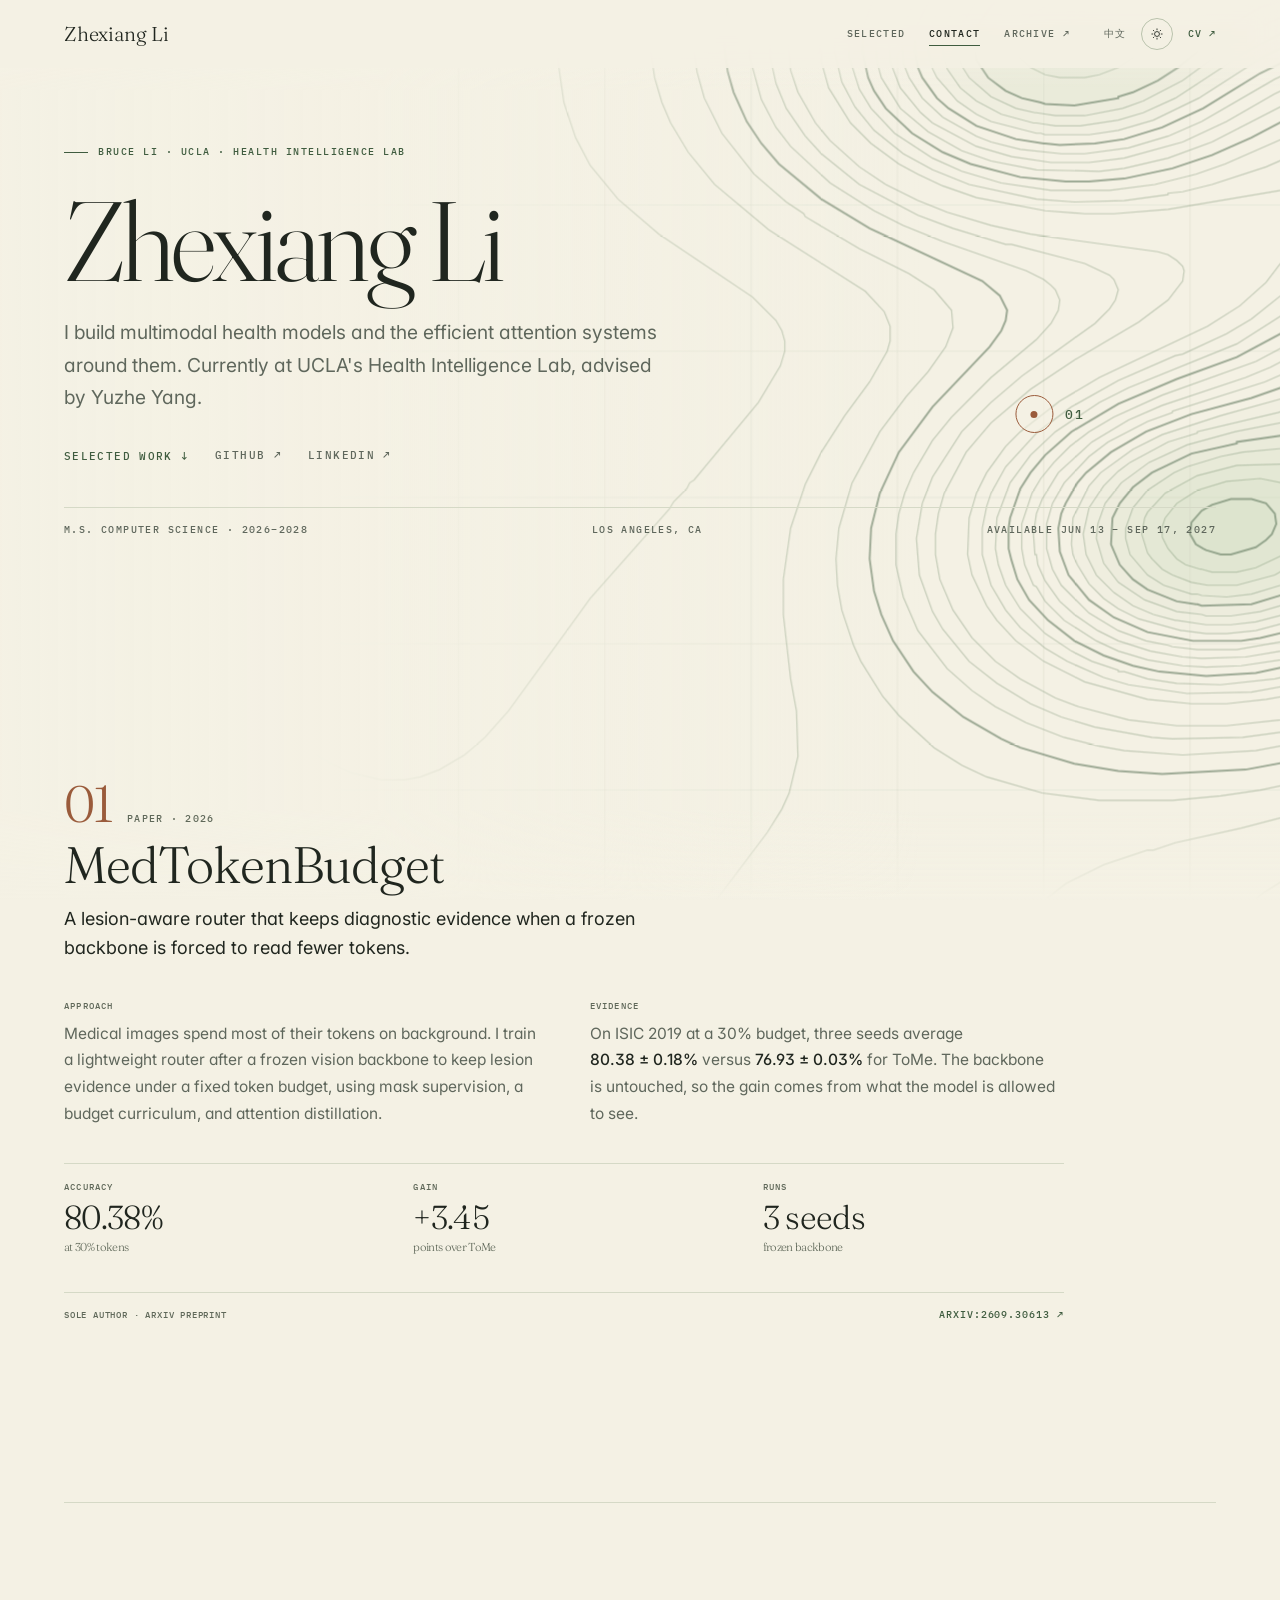
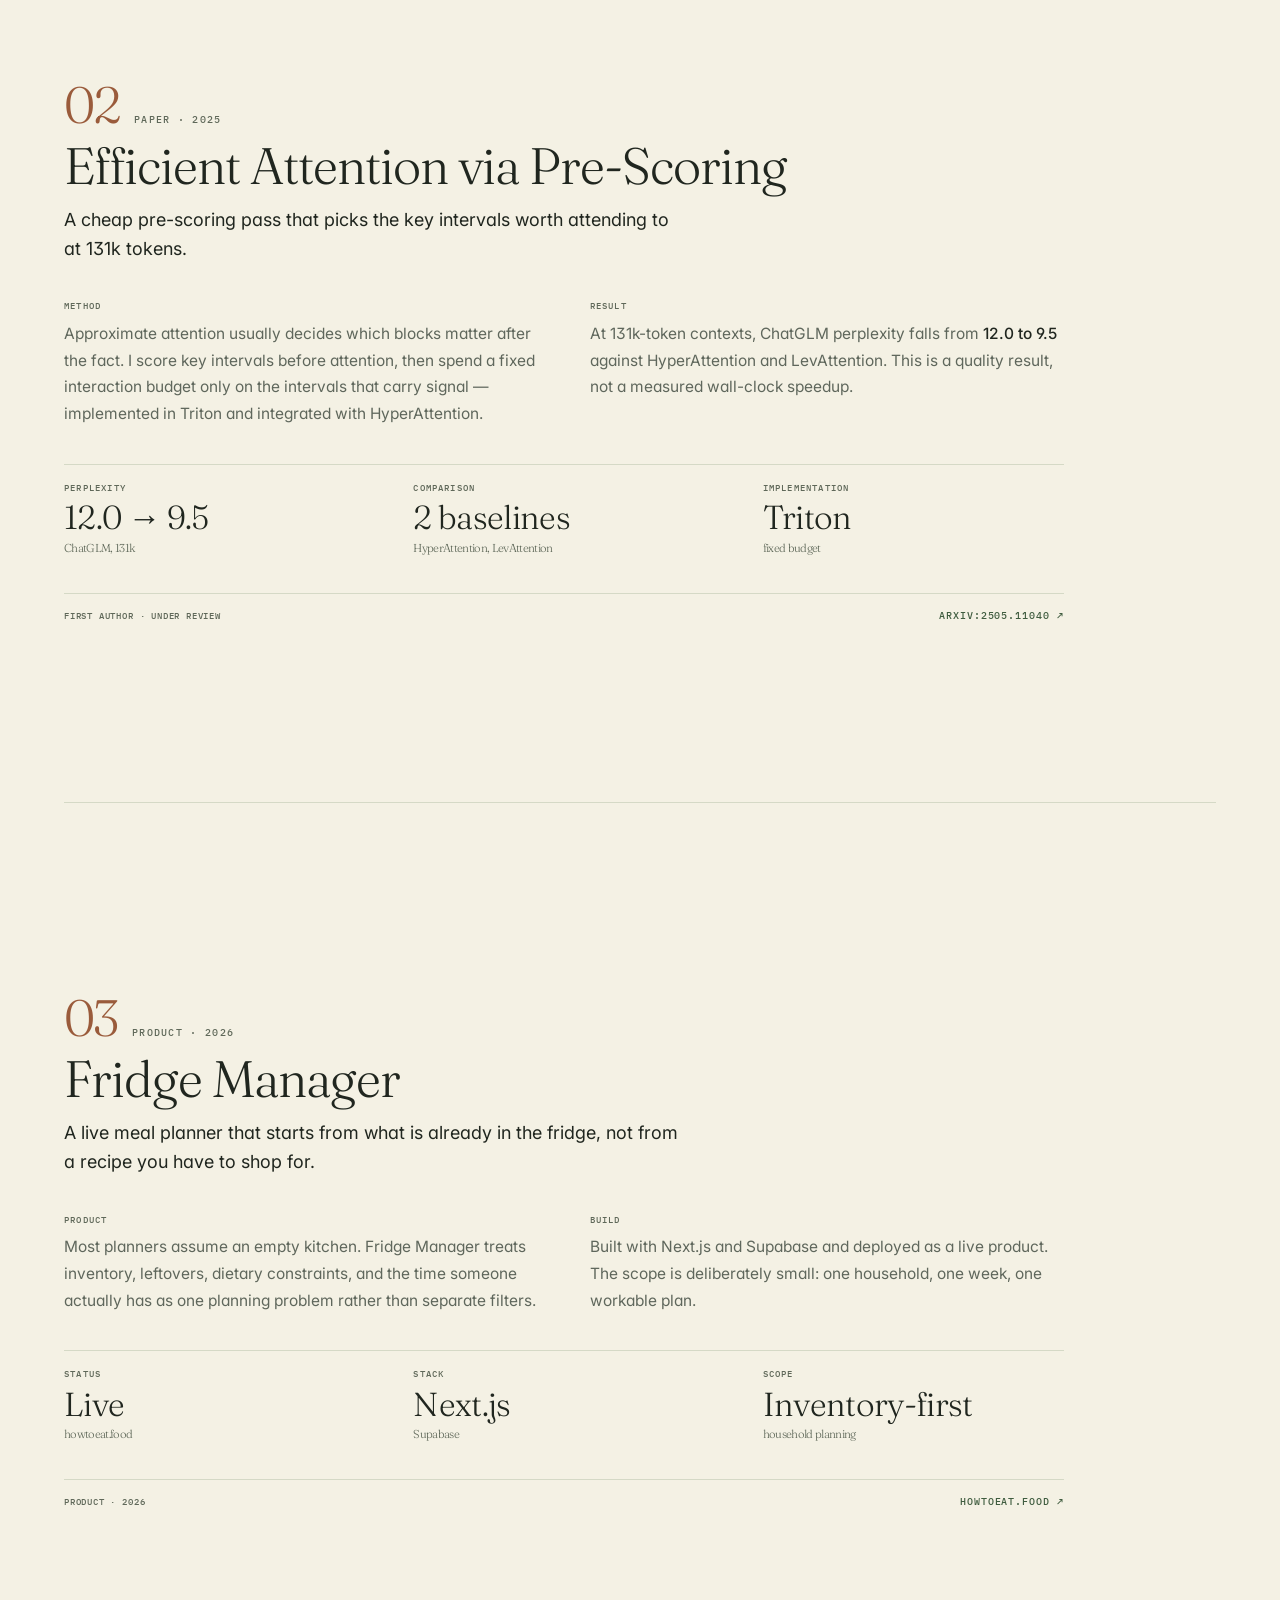
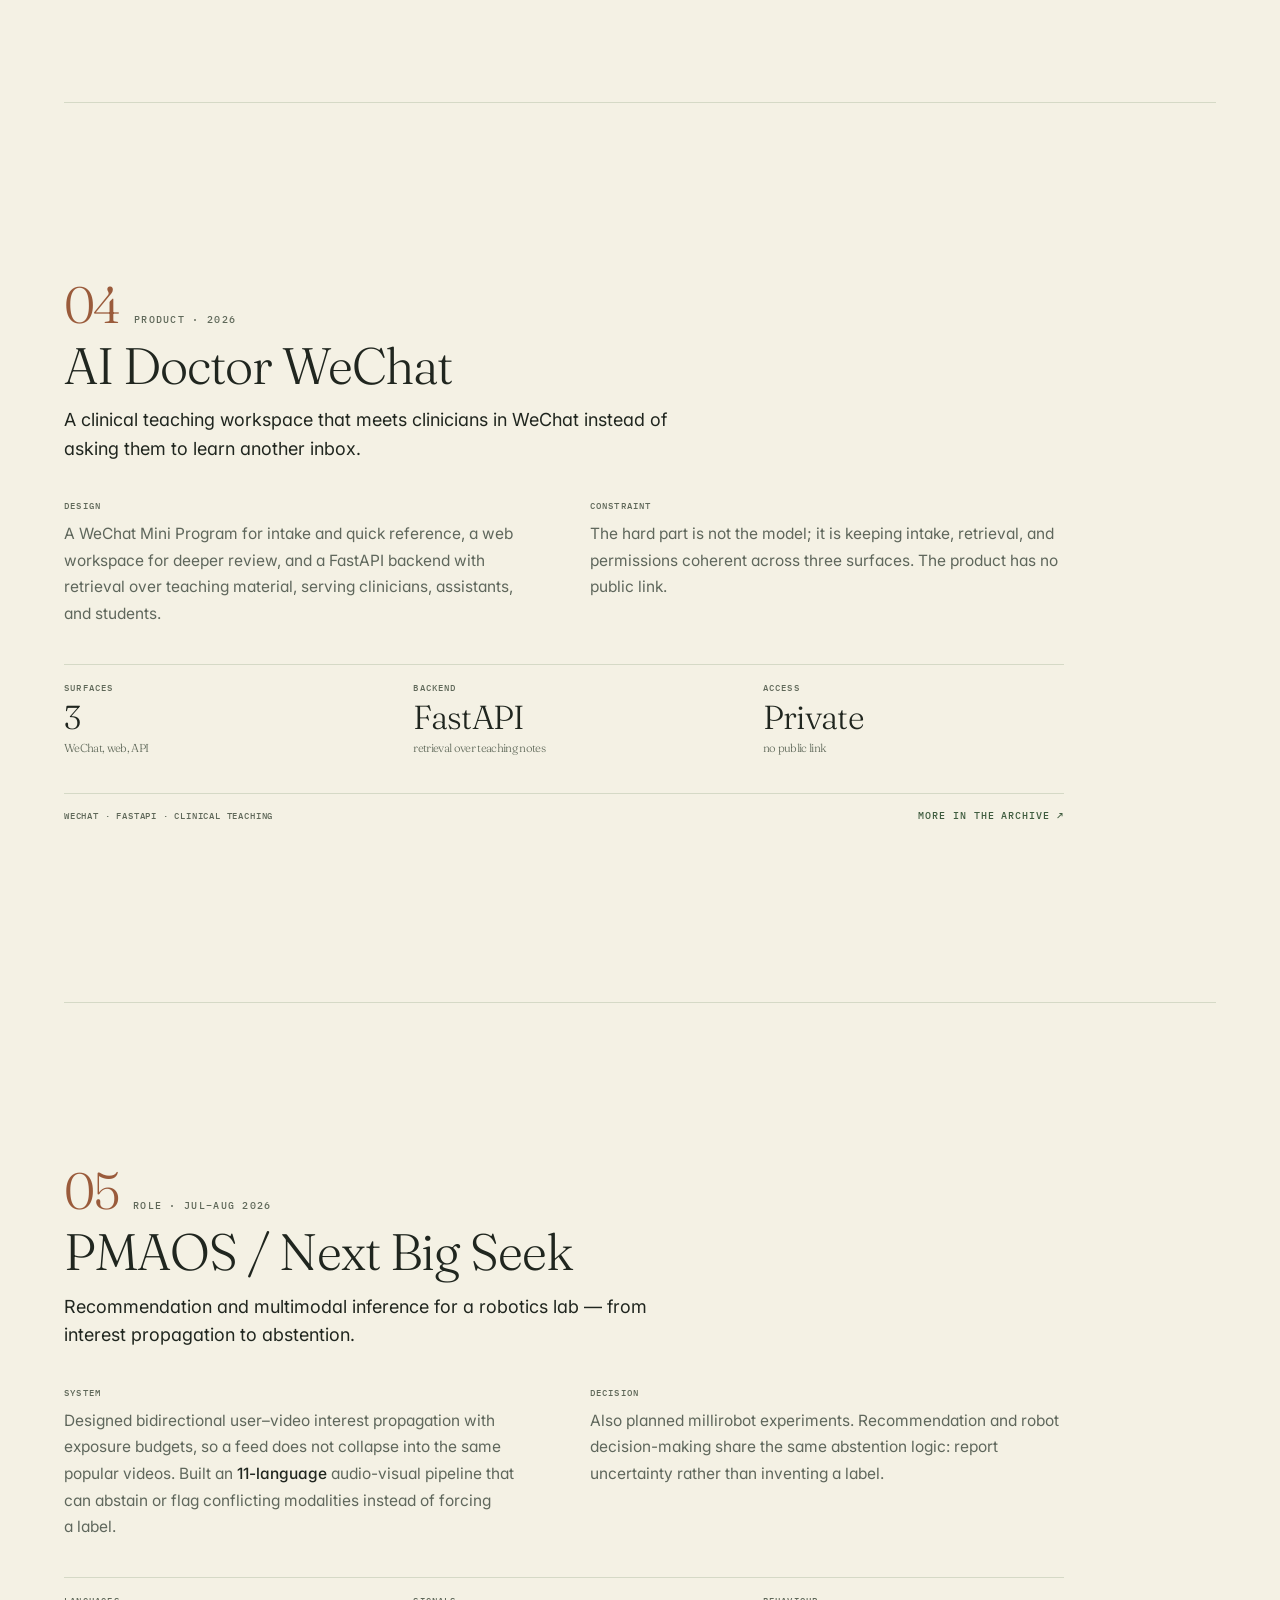
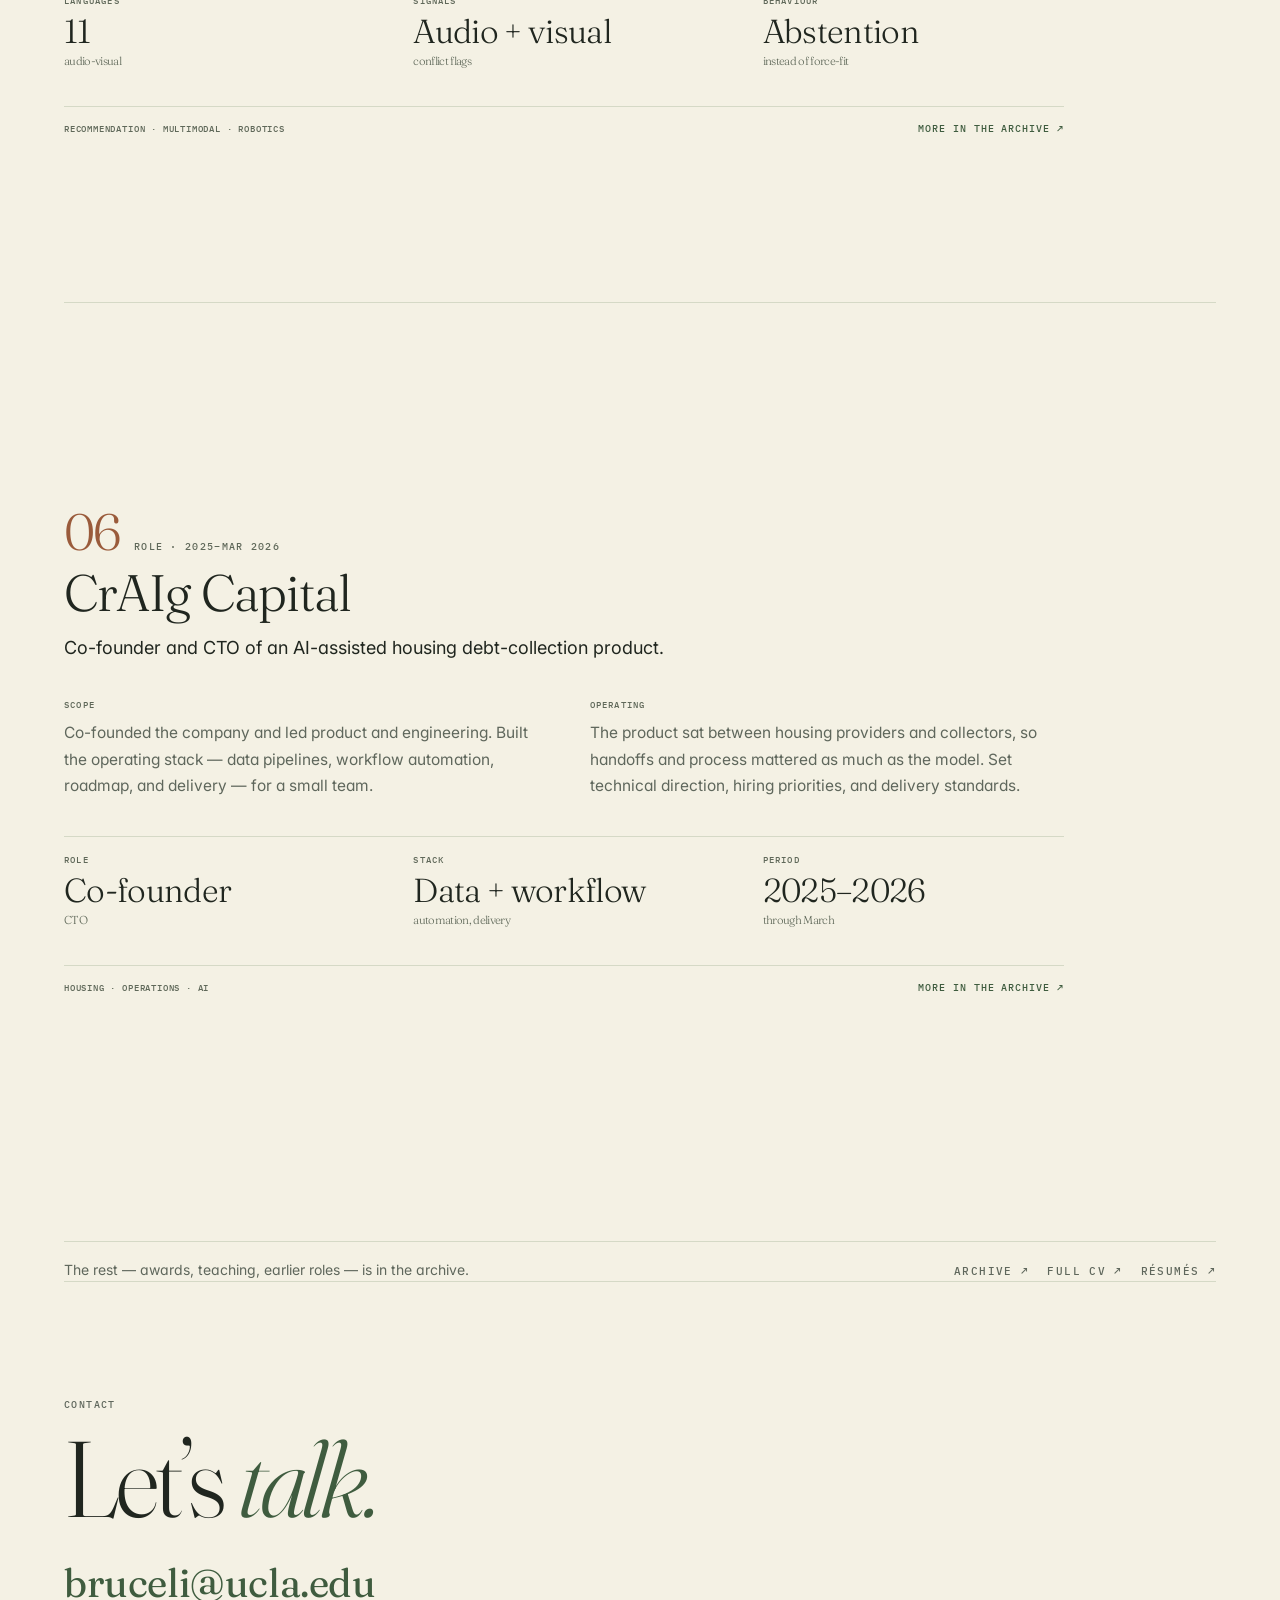
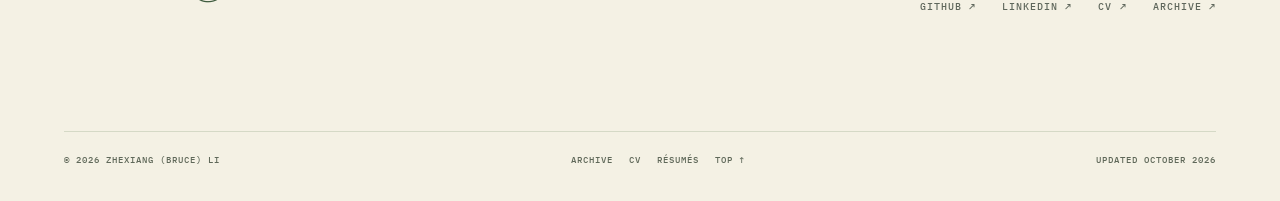
==== commit 890a4317: "Rebuild work sections around narrative, evidence, and a map focus" ====
--- a/index.html
+++ b/index.html
@@ -33,7 +33,7 @@
 <body id="top">
   <a class="skip" href="#main">Skip to content</a>
   <div class="progress" aria-hidden="true"></div>
-  <div class="atlas-bg" aria-hidden="true"><div class="atlas-map"><img src="assets/atlas.svg" alt="" width="1400" height="1037"></div></div>
+  <div class="atlas-bg" aria-hidden="true"><div class="atlas-map"><img src="assets/atlas.svg" alt="" width="1400" height="1037"></div><div class="map-focus" aria-hidden="true"><span class="map-focus-dot"></span><span class="map-focus-label">01</span></div></div>
 
   <header class="nav" data-nav>
     <div class="wrap nav-inner">
@@ -58,7 +58,7 @@
     <section class="hero wrap" aria-labelledby="hero-title">
       <p class="eyebrow">Bruce Li · UCLA · Health Intelligence Lab</p>
       <h1 id="hero-title">Zhexiang Li</h1>
-      <p class="hero-lede">I work on multimodal health models, efficient attention, and the systems around them. Currently at the Health Intelligence Lab, advised by Yuzhe Yang.</p>
+      <p class="hero-lede">I build multimodal health models and the efficient attention systems around them. Currently at UCLA's Health Intelligence Lab, advised by Yuzhe Yang.</p>
       <div class="hero-links">
         <a class="arrow-link" href="#selected">Selected work <span aria-hidden="true">↓</span></a>
         <a class="sweep" href="https://github.com/BruceLZX" target="_blank" rel="noopener">GitHub ↗</a>
@@ -73,70 +73,167 @@
 
     <section class="section" id="selected" aria-labelledby="selected-title">
       <div class="wrap">
-        <header class="section-head">
-          <div>
-            <h2 id="selected-title">Selected work</h2>
-            <p class="section-lede">Two papers, two products, two roles.</p>
-          </div>
-          <a class="sweep section-link" href="archive.html">Full archive ↗</a>
-        </header>
-
         <div class="work-list">
-          <article class="piece" id="piece-1" data-reveal>
-            <p class="piece-meta"><span class="piece-index">01</span><span>Paper · 2026</span></p>
-            <h3>MedTokenBudget</h3>
-            <p class="piece-dek">Keeping lesion evidence while using fewer image tokens.</p>
-            <p class="piece-body">Lesion-supervised token routing after a frozen vision backbone. At a 30% token budget on ISIC 2019: <strong>80.38 ± 0.18%</strong> versus <strong>76.93 ± 0.03%</strong> for ToMe across three seeds. The backbone is unchanged.</p>
-            <p class="piece-body">The router is trained with mask supervision, a budget curriculum, diversity regularization, and attention distillation; a separate audit asks how much ground-truth lesion evidence remains after routing.</p>
-            <p class="piece-note">Sole author · arXiv preprint</p>
-            <div class="piece-links"><a href="https://arxiv.org/abs/2609.30613" target="_blank" rel="noopener">arXiv:2609.30613 ↗</a></div>
-          </article>
-
-          <article class="piece" id="piece-2" data-reveal>
-            <p class="piece-meta"><span class="piece-index">02</span><span>Paper · 2025</span></p>
-            <h3>Efficient Attention via Pre-Scoring</h3>
-            <p class="piece-dek">Selecting informative key intervals before approximate attention.</p>
-            <p class="piece-body">Implemented in Triton and integrated with HyperAttention. At 131k-token contexts under a fixed interaction budget, ChatGLM perplexity fell from <strong>12.0 to 9.5</strong>. This is not a measured speedup.</p>
-            <p class="piece-body">Compared with HyperAttention and LevAttention on long-context language modeling.</p>
-            <p class="piece-note">First author · under review</p>
-            <div class="piece-links"><a href="https://arxiv.org/abs/2505.11040" target="_blank" rel="noopener">arXiv:2505.11040 ↗</a></div>
-          </article>
-
-          <article class="piece" id="piece-3" data-reveal>
-            <p class="piece-meta"><span class="piece-index">03</span><span>Product · 2026</span></p>
-            <h3>Fridge Manager</h3>
-            <p class="piece-dek">Inventory-aware meal and grocery planning.</p>
-            <p class="piece-body">Built with Next.js and Supabase around what is already in the fridge: leftovers, recipes, dietary preferences, and the time someone actually has.</p>
-            <p class="piece-note">Next.js · Supabase · live</p>
-            <div class="piece-links"><a href="https://howtoeat.food" target="_blank" rel="noopener">howtoeat.food ↗</a></div>
-          </article>
-
-          <article class="piece" id="piece-4" data-reveal>
-            <p class="piece-meta"><span class="piece-index">04</span><span>Product · 2026</span></p>
-            <h3>AI Doctor WeChat</h3>
-            <p class="piece-dek">Clinical teaching and collaboration across WeChat and the web.</p>
-            <p class="piece-body">A WeChat Mini Program, a web workspace, and a FastAPI backend with knowledge retrieval and patient intake for clinicians, assistants, and students.</p>
-            <p class="piece-note">WeChat · FastAPI · no public link</p>
-          </article>
-
-          <article class="piece" id="piece-5" data-reveal>
-            <p class="piece-meta"><span class="piece-index">05</span><span>Role · Jul–Aug 2026</span></p>
-            <h3>PMAOS / Next Big Seek</h3>
-            <p class="piece-dek">Recommendation, multimodal inference, and robot planning.</p>
-            <p class="piece-body">Designed bidirectional user–video interest propagation with exposure budgets; built an <strong>11-language</strong> audio-visual pipeline that can abstain or flag conflicting modalities; planned millirobot experiments.</p>
-            <p class="piece-body">The decision layer can abstain or report conflicting modalities instead of forcing a label; recommendation separates learned preference, retrieval scores, and diversity annotations.</p>
-            <p class="piece-note">Recommendation · multimodal · robotics</p>
-            <div class="piece-links"><a href="archive.html">More in the archive ↗</a></div>
-          </article>
-
-          <article class="piece" id="piece-6" data-reveal>
-            <p class="piece-meta"><span class="piece-index">06</span><span>Role · 2025–Mar 2026</span></p>
-            <h3>CrAIg Capital</h3>
-            <p class="piece-dek">Co-founder and CTO of an AI-assisted housing debt-collection product.</p>
-            <p class="piece-body">Led product and engineering: data pipelines, workflow automation, roadmap, and delivery.</p>
-            <p class="piece-body">Set technical direction, hiring priorities, and delivery standards.</p>
-            <p class="piece-note">Data pipelines · automation</p>
-            <div class="piece-links"><a href="archive.html">More in the archive ↗</a></div>
+          <article class="piece" data-reveal>
+            <header class="piece-head">
+              <p class="piece-meta"><span class="piece-index">01</span><span>Paper · 2026</span></p>
+              <h3>MedTokenBudget</h3>
+              <p class="piece-dek">A lesion-aware router that keeps diagnostic evidence when a frozen backbone is forced to read fewer tokens.</p>
+            </header>
+            <div class="piece-grid">
+              <div class="piece-col">
+                <p class="piece-kicker">Approach</p>
+                <p class="piece-body">Medical images spend most of their tokens on background. I train a lightweight router after a frozen vision backbone to keep lesion evidence under a fixed token budget, using mask supervision, a budget curriculum, and attention distillation.</p>
+              </div>
+              <div class="piece-col">
+                <p class="piece-kicker">Evidence</p>
+                <p class="piece-body">On ISIC 2019 at a 30% budget, three seeds average <strong>80.38 ± 0.18%</strong> versus <strong>76.93 ± 0.03%</strong> for ToMe. The backbone is untouched, so the gain comes from what the model is allowed to see.</p>
+              </div>
+            </div>
+            <dl class="piece-facts">
+              <div><dt>Accuracy</dt><dd>80.38%<span>at 30% tokens</span></dd></div>
+              <div><dt>Gain</dt><dd>+3.45<span>points over ToMe</span></dd></div>
+              <div><dt>Runs</dt><dd>3 seeds<span>frozen backbone</span></dd></div>
+            </dl>
+            <div class="piece-foot">
+              <p class="piece-note">Sole author · arXiv preprint</p>
+              <div class="piece-links"><a href="https://arxiv.org/abs/2609.30613" target="_blank" rel="noopener">arXiv:2609.30613 ↗</a></div>
+            </div>
+          </article>
+
+          <article class="piece" data-reveal>
+            <header class="piece-head">
+              <p class="piece-meta"><span class="piece-index">02</span><span>Paper · 2025</span></p>
+              <h3>Efficient Attention via Pre-Scoring</h3>
+              <p class="piece-dek">A cheap pre-scoring pass that picks the key intervals worth attending to at 131k tokens.</p>
+            </header>
+            <div class="piece-grid">
+              <div class="piece-col">
+                <p class="piece-kicker">Method</p>
+                <p class="piece-body">Approximate attention usually decides which blocks matter after the fact. I score key intervals before attention, then spend a fixed interaction budget only on the intervals that carry signal — implemented in Triton and integrated with HyperAttention.</p>
+              </div>
+              <div class="piece-col">
+                <p class="piece-kicker">Result</p>
+                <p class="piece-body">At 131k-token contexts, ChatGLM perplexity falls from <strong>12.0 to 9.5</strong> against HyperAttention and LevAttention. This is a quality result, not a measured wall-clock speedup.</p>
+              </div>
+            </div>
+            <dl class="piece-facts">
+              <div><dt>Perplexity</dt><dd>12.0 → 9.5<span>ChatGLM, 131k</span></dd></div>
+              <div><dt>Comparison</dt><dd>2 baselines<span>HyperAttention, LevAttention</span></dd></div>
+              <div><dt>Implementation</dt><dd>Triton<span>fixed budget</span></dd></div>
+            </dl>
+            <div class="piece-foot">
+              <p class="piece-note">First author · under review</p>
+              <div class="piece-links"><a href="https://arxiv.org/abs/2505.11040" target="_blank" rel="noopener">arXiv:2505.11040 ↗</a></div>
+            </div>
+          </article>
+
+          <article class="piece" data-reveal>
+            <header class="piece-head">
+              <p class="piece-meta"><span class="piece-index">03</span><span>Product · 2026</span></p>
+              <h3>Fridge Manager</h3>
+              <p class="piece-dek">A live meal planner that starts from what is already in the fridge, not from a recipe you have to shop for.</p>
+            </header>
+            <div class="piece-grid">
+              <div class="piece-col">
+                <p class="piece-kicker">Product</p>
+                <p class="piece-body">Most planners assume an empty kitchen. Fridge Manager treats inventory, leftovers, dietary constraints, and the time someone actually has as one planning problem rather than separate filters.</p>
+              </div>
+              <div class="piece-col">
+                <p class="piece-kicker">Build</p>
+                <p class="piece-body">Built with Next.js and Supabase and deployed as a live product. The scope is deliberately small: one household, one week, one workable plan.</p>
+              </div>
+            </div>
+            <dl class="piece-facts">
+              <div><dt>Status</dt><dd>Live<span>howtoeat.food</span></dd></div>
+              <div><dt>Stack</dt><dd>Next.js<span>Supabase</span></dd></div>
+              <div><dt>Scope</dt><dd>Inventory-first<span>household planning</span></dd></div>
+            </dl>
+            <div class="piece-foot">
+              <p class="piece-note">Product · 2026</p>
+              <div class="piece-links"><a href="https://howtoeat.food" target="_blank" rel="noopener">howtoeat.food ↗</a></div>
+            </div>
+          </article>
+
+          <article class="piece" data-reveal>
+            <header class="piece-head">
+              <p class="piece-meta"><span class="piece-index">04</span><span>Product · 2026</span></p>
+              <h3>AI Doctor WeChat</h3>
+              <p class="piece-dek">A clinical teaching workspace that meets clinicians in WeChat instead of asking them to learn another inbox.</p>
+            </header>
+            <div class="piece-grid">
+              <div class="piece-col">
+                <p class="piece-kicker">Design</p>
+                <p class="piece-body">A WeChat Mini Program for intake and quick reference, a web workspace for deeper review, and a FastAPI backend with retrieval over teaching material, serving clinicians, assistants, and students.</p>
+              </div>
+              <div class="piece-col">
+                <p class="piece-kicker">Constraint</p>
+                <p class="piece-body">The hard part is not the model; it is keeping intake, retrieval, and permissions coherent across three surfaces. The product has no public link.</p>
+              </div>
+            </div>
+            <dl class="piece-facts">
+              <div><dt>Surfaces</dt><dd>3<span>WeChat, web, API</span></dd></div>
+              <div><dt>Backend</dt><dd>FastAPI<span>retrieval over teaching notes</span></dd></div>
+              <div><dt>Access</dt><dd>Private<span>no public link</span></dd></div>
+            </dl>
+            <div class="piece-foot">
+              <p class="piece-note">WeChat · FastAPI · clinical teaching</p>
+              <div class="piece-links"><a href="archive.html">More in the archive ↗</a></div>
+            </div>
+          </article>
+
+          <article class="piece" data-reveal>
+            <header class="piece-head">
+              <p class="piece-meta"><span class="piece-index">05</span><span>Role · Jul–Aug 2026</span></p>
+              <h3>PMAOS / Next Big Seek</h3>
+              <p class="piece-dek">Recommendation and multimodal inference for a robotics lab — from interest propagation to abstention.</p>
+            </header>
+            <div class="piece-grid">
+              <div class="piece-col">
+                <p class="piece-kicker">System</p>
+                <p class="piece-body">Designed bidirectional user–video interest propagation with exposure budgets, so a feed does not collapse into the same popular videos. Built an <strong>11-language</strong> audio-visual pipeline that can abstain or flag conflicting modalities instead of forcing a label.</p>
+              </div>
+              <div class="piece-col">
+                <p class="piece-kicker">Decision</p>
+                <p class="piece-body">Also planned millirobot experiments. Recommendation and robot decision-making share the same abstention logic: report uncertainty rather than inventing a label.</p>
+              </div>
+            </div>
+            <dl class="piece-facts">
+              <div><dt>Languages</dt><dd>11<span>audio-visual</span></dd></div>
+              <div><dt>Signals</dt><dd>Audio + visual<span>conflict flags</span></dd></div>
+              <div><dt>Behaviour</dt><dd>Abstention<span>instead of force-fit</span></dd></div>
+            </dl>
+            <div class="piece-foot">
+              <p class="piece-note">Recommendation · multimodal · robotics</p>
+              <div class="piece-links"><a href="archive.html">More in the archive ↗</a></div>
+            </div>
+          </article>
+
+          <article class="piece" data-reveal>
+            <header class="piece-head">
+              <p class="piece-meta"><span class="piece-index">06</span><span>Role · 2025–Mar 2026</span></p>
+              <h3>CrAIg Capital</h3>
+              <p class="piece-dek">Co-founder and CTO of an AI-assisted housing debt-collection product.</p>
+            </header>
+            <div class="piece-grid">
+              <div class="piece-col">
+                <p class="piece-kicker">Scope</p>
+                <p class="piece-body">Co-founded the company and led product and engineering. Built the operating stack — data pipelines, workflow automation, roadmap, and delivery — for a small team.</p>
+              </div>
+              <div class="piece-col">
+                <p class="piece-kicker">Operating</p>
+                <p class="piece-body">The product sat between housing providers and collectors, so handoffs and process mattered as much as the model. Set technical direction, hiring priorities, and delivery standards.</p>
+              </div>
+            </div>
+            <dl class="piece-facts">
+              <div><dt>Role</dt><dd>Co-founder<span>CTO</span></dd></div>
+              <div><dt>Stack</dt><dd>Data + workflow<span>automation, delivery</span></dd></div>
+              <div><dt>Period</dt><dd>2025–2026<span>through March</span></dd></div>
+            </dl>
+            <div class="piece-foot">
+              <p class="piece-note">Housing · operations · AI</p>
+              <div class="piece-links"><a href="archive.html">More in the archive ↗</a></div>
+            </div>
           </article>
         </div>
 
@@ -175,3 +272,6 @@
 
 
 
+
+
+
--- a/atlas.css
+++ b/atlas.css
@@ -132,6 +132,44 @@
   opacity: .82;
 }
 
+html:not(.js) .map-focus { display: none; }
+
+.map-focus {
+  position: absolute;
+  left: 82%;
+  top: 46%;
+  z-index: 2;
+  display: flex;
+  align-items: center;
+  gap: 12px;
+  transform: translate(-50%, -50%);
+  pointer-events: none;
+}
+
+.map-focus-dot {
+  display: grid;
+  place-items: center;
+  width: 38px;
+  height: 38px;
+  border: 1.5px solid var(--clay);
+  border-radius: 50%;
+  background: color-mix(in srgb, var(--paper) 58%, transparent);
+}
+
+.map-focus-dot::after {
+  content: "";
+  width: 7px;
+  height: 7px;
+  border-radius: 50%;
+  background: var(--clay);
+}
+
+.map-focus-label {
+  color: var(--accent);
+  font: 500 13px/1 var(--mono);
+  letter-spacing: .12em;
+}
+
 .atlas-bg::after {
   content: "";
   position: absolute;
@@ -367,42 +405,6 @@
   color: var(--faint);
 }
 
-/* ---------- section heading ---------- */
-.section { padding-block: clamp(40px, 5vw, 68px); border-top: 1px solid var(--line); }
-
-.section-head {
-  display: flex;
-  flex-wrap: wrap;
-  align-items: flex-end;
-  justify-content: space-between;
-  gap: 16px 40px;
-  margin-bottom: clamp(22px, 3vw, 36px);
-}
-
-.section-head h2 {
-  font-family: var(--serif);
-  font-weight: 300;
-  font-size: clamp(40px, 5.4vw, 72px);
-  line-height: .95;
-  letter-spacing: -.025em;
-}
-
-html[lang="zh-CN"] .section-head h2 {
-  font-family: "Noto Serif SC", var(--serif);
-  font-size: clamp(34px, 4.6vw, 60px);
-  line-height: 1.15;
-  letter-spacing: .01em;
-}
-
-.section-lede {
-  max-width: 56ch;
-  margin-top: 12px;
-  color: var(--muted);
-  font-size: 15.5px;
-}
-
-.section-link { white-space: nowrap; }
-
 /* ---------- work sections ---------- */
 .work-list { display: block; }
 
@@ -417,7 +419,12 @@
 
 .piece + .piece { border-top: 1px solid var(--line); }
 
-.piece > * { max-width: 640px; }
+.piece-head,
+.piece-grid,
+.piece-facts,
+.piece-foot { width: 100%; max-width: 1000px; }
+
+.piece-head { max-width: 900px; }
 
 .piece-meta {
   display: flex;
@@ -449,27 +456,87 @@
 .piece:hover h3 { color: var(--accent); }
 
 .piece-dek {
-  max-width: 50ch;
+  max-width: 56ch;
   margin-top: 14px;
   color: var(--ink);
   font-size: 18px;
   line-height: 1.6;
 }
 
+.piece-grid {
+  display: grid;
+  grid-template-columns: repeat(2, minmax(0, 1fr));
+  gap: clamp(28px, 4vw, 56px);
+  margin-top: clamp(28px, 4vh, 42px);
+}
+
+.piece-kicker {
+  margin-bottom: 8px;
+  color: var(--faint);
+  font: 500 8.5px/1.6 var(--mono);
+  letter-spacing: .14em;
+  text-transform: uppercase;
+}
+
 .piece-body {
-  max-width: 58ch;
-  margin-top: 12px;
+  max-width: none;
+  margin: 0;
   color: var(--muted);
   font-size: 15.5px;
   line-height: 1.72;
 }
 
-.piece-body + .piece-body { margin-top: 8px; }
-
-.piece-body strong { color: var(--ink); font-weight: 500; }
+.piece-body strong { color: var(--ink); font-weight: 500; white-space: nowrap; }
+
+.piece-facts {
+  display: grid;
+  grid-template-columns: repeat(3, minmax(0, 1fr));
+  gap: clamp(20px, 4vw, 48px);
+  margin-top: clamp(26px, 4vh, 40px);
+  padding-top: 16px;
+  border-top: 1px solid var(--line);
+}
+
+.piece-facts > div { min-width: 0; }
+
+.piece-facts dt {
+  color: var(--faint);
+  font: 500 8.5px/1.6 var(--mono);
+  letter-spacing: .14em;
+  text-transform: uppercase;
+}
+
+.piece-facts dd {
+  margin: 6px 0 0;
+  color: var(--ink);
+  font-family: var(--serif);
+  font-weight: 300;
+  font-size: clamp(24px, 2.6vw, 34px);
+  line-height: 1;
+  letter-spacing: -.02em;
+}
+
+.piece-facts span {
+  display: block;
+  margin-top: 6px;
+  color: var(--faint);
+  font-size: 11.5px;
+  line-height: 1.5;
+}
+
+.piece-foot {
+  display: flex;
+  flex-wrap: wrap;
+  align-items: baseline;
+  justify-content: space-between;
+  gap: 12px 24px;
+  margin-top: clamp(24px, 4vh, 40px);
+  padding-top: 14px;
+  border-top: 1px solid var(--line);
+}
 
 .piece-note {
-  margin-top: 12px;
+  margin: 0;
   color: var(--faint);
   font: 500 9px/1.6 var(--mono);
   letter-spacing: .09em;
@@ -480,7 +547,7 @@
   display: flex;
   flex-wrap: wrap;
   gap: 8px 18px;
-  margin-top: 14px;
+  margin: 0;
 }
 
 .piece-links a {
@@ -648,17 +715,34 @@
 /* ---------- responsive ---------- */
 @media (max-width: 900px) {
   .piece {
-    min-height: 94svh;
+    min-height: 0;
     padding: clamp(56px, 9vh, 92px) 0;
   }
-  .piece > * { max-width: 100%; }
+  .piece-head,
+  .piece-grid,
+  .piece-facts,
+  .piece-foot { max-width: 100%; }
+  .piece-grid {
+    grid-template-columns: 1fr;
+    gap: 24px;
+    margin-top: 24px;
+  }
+  .piece-facts {
+    grid-template-columns: repeat(2, minmax(0, 1fr));
+    gap: 18px 24px;
+  }
+  .piece-foot {
+    flex-direction: column;
+    align-items: flex-start;
+  }
   .atlas-map { width: max(190vw, 240vh); }
+  .map-focus { display: none; }
   .atlas-bg::after {
     background:
       linear-gradient(180deg,
-        color-mix(in srgb, var(--paper) 84%, transparent) 0%,
-        color-mix(in srgb, var(--paper) 72%, transparent) 55%,
-        color-mix(in srgb, var(--paper) 64%, transparent) 100%);
+        color-mix(in srgb, var(--paper) 74%, transparent) 0%,
+        color-mix(in srgb, var(--paper) 58%, transparent) 55%,
+        color-mix(in srgb, var(--paper) 62%, transparent) 100%);
   }
 }
 
@@ -711,3 +795,12 @@
 
 
 
+
+
+
+
+
+
+
+
+
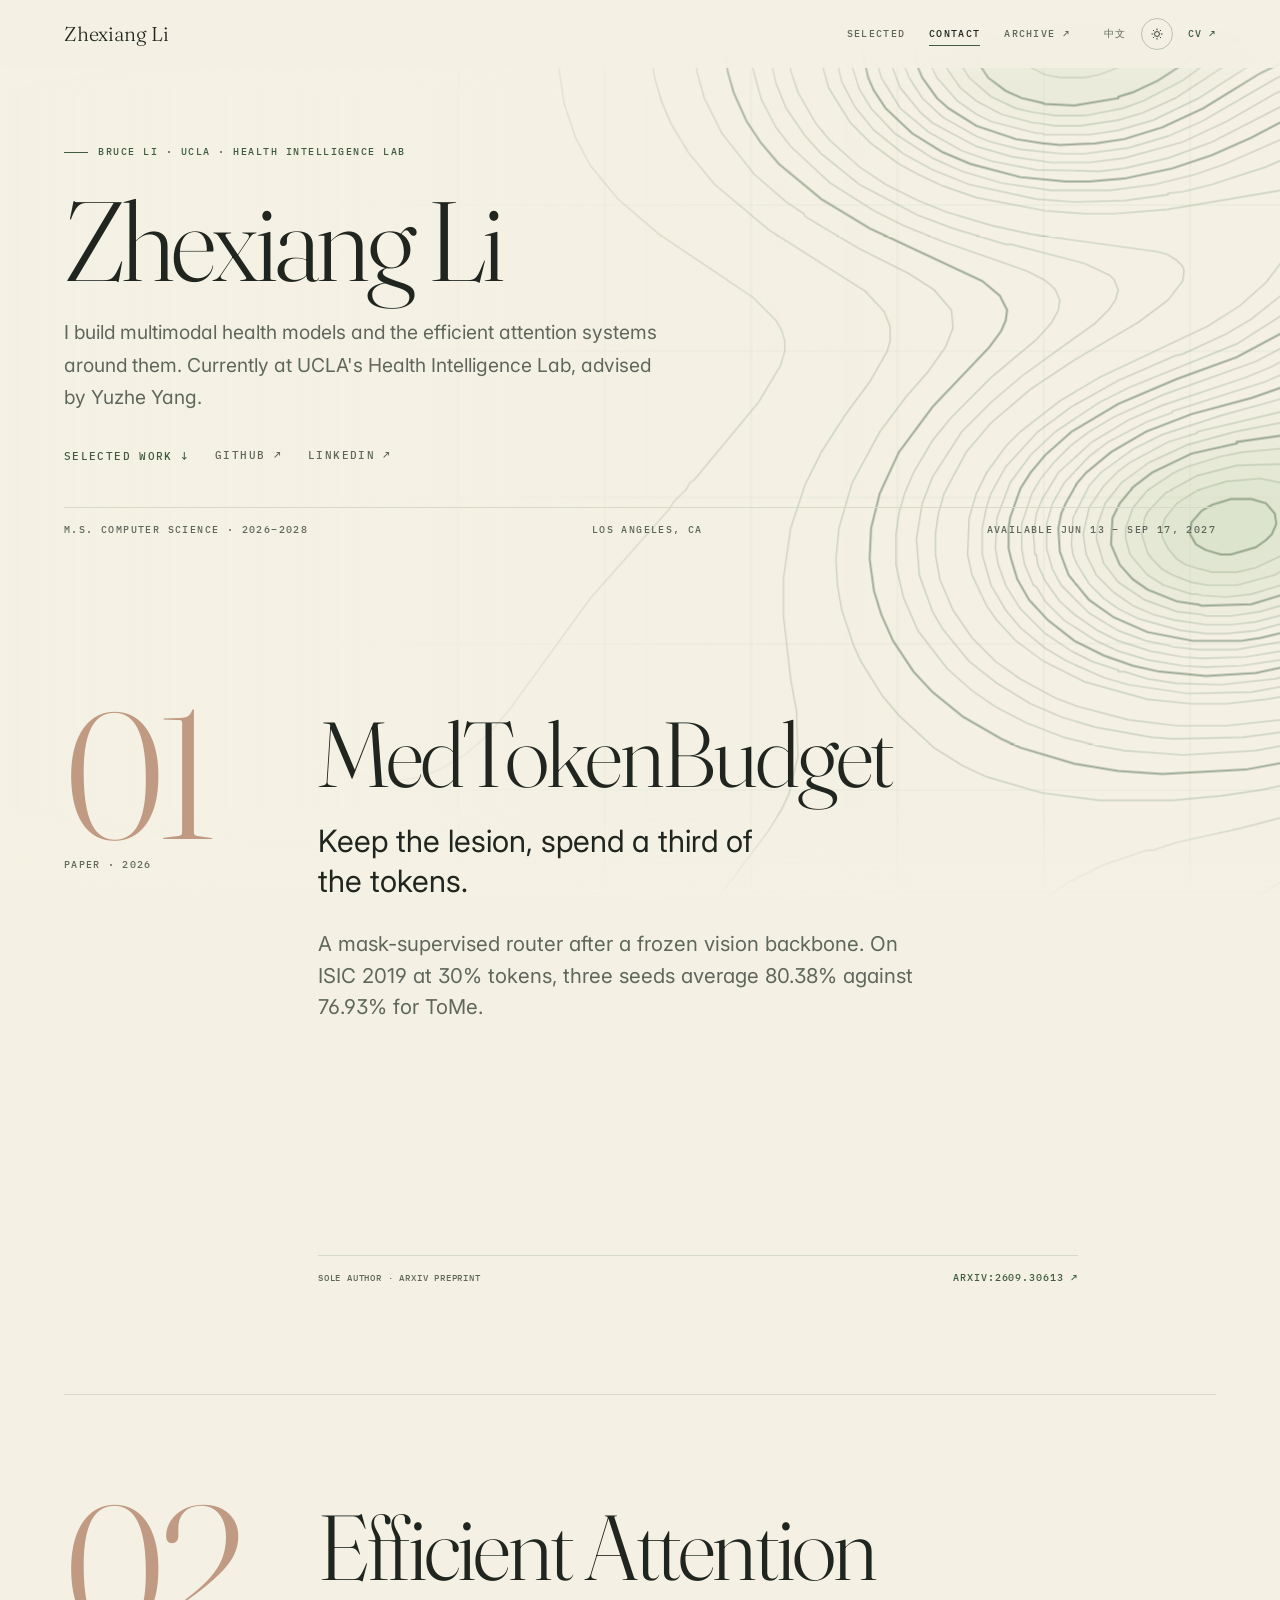
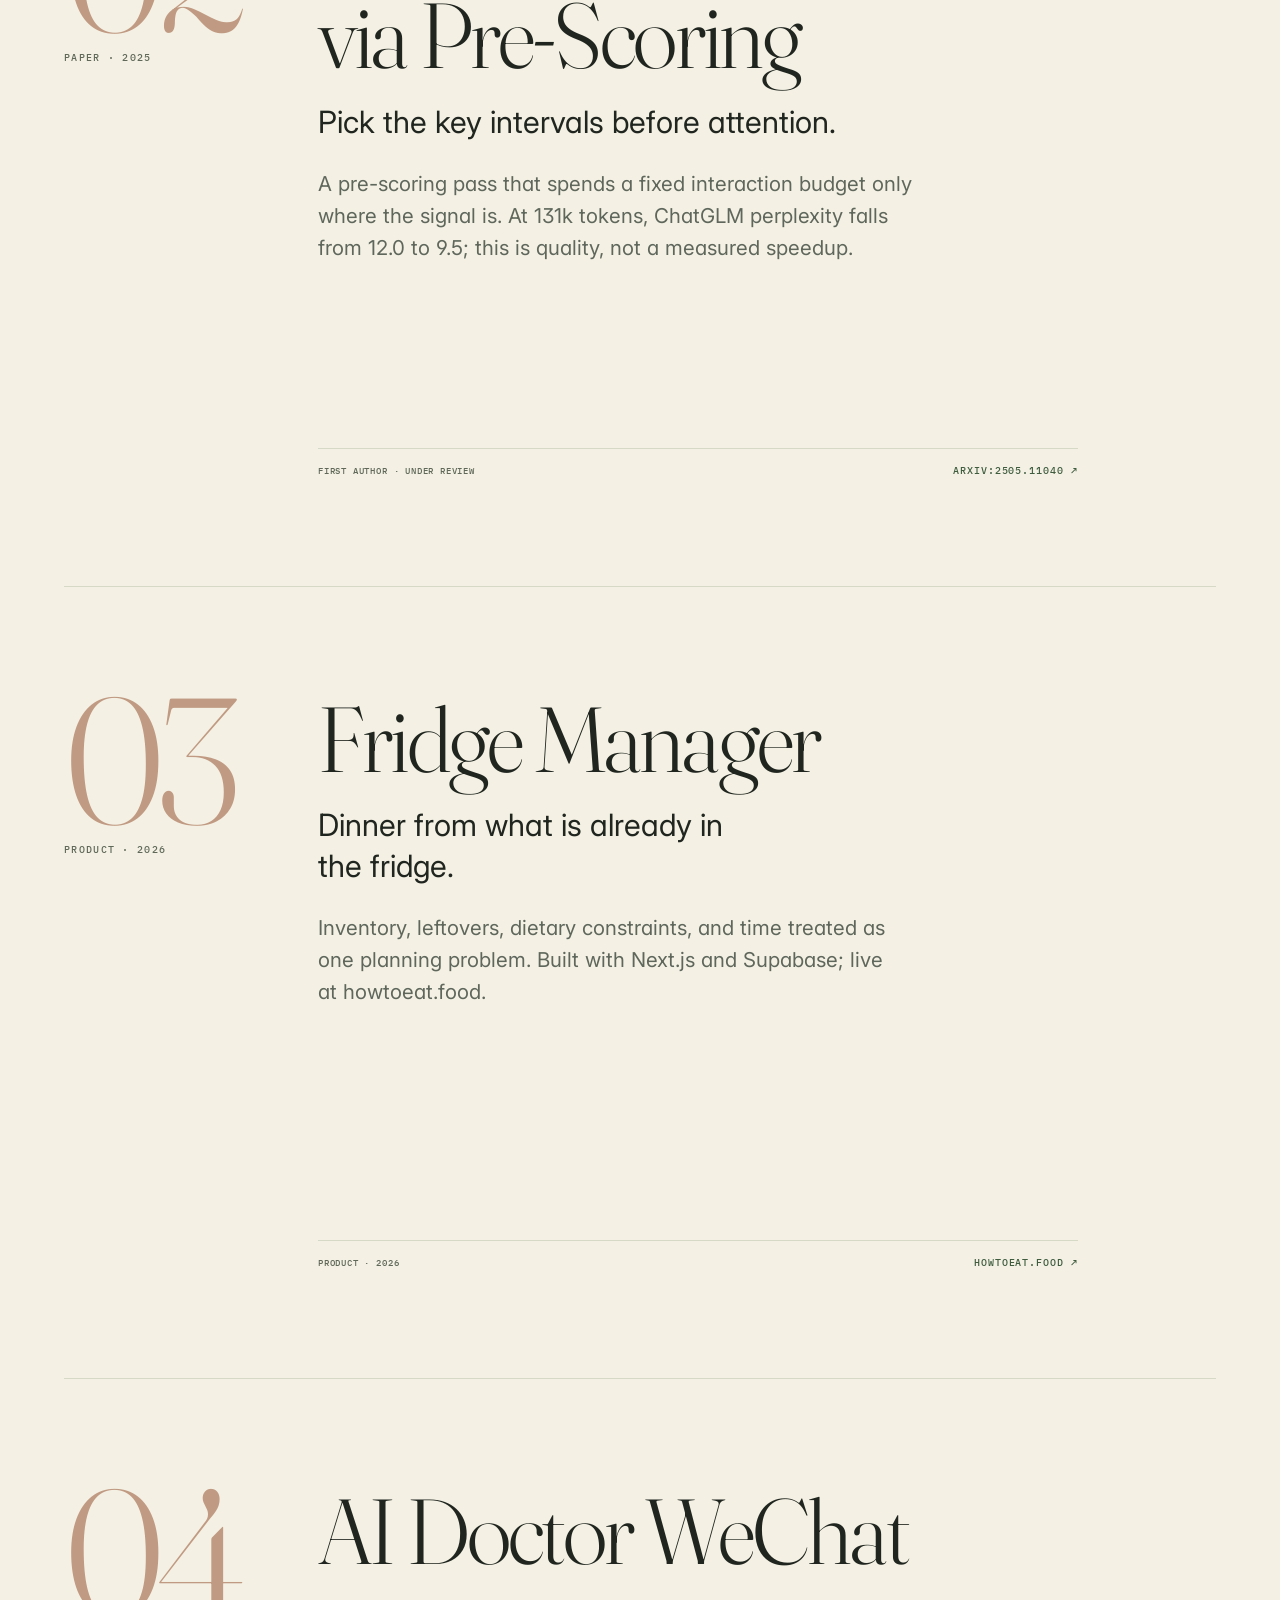
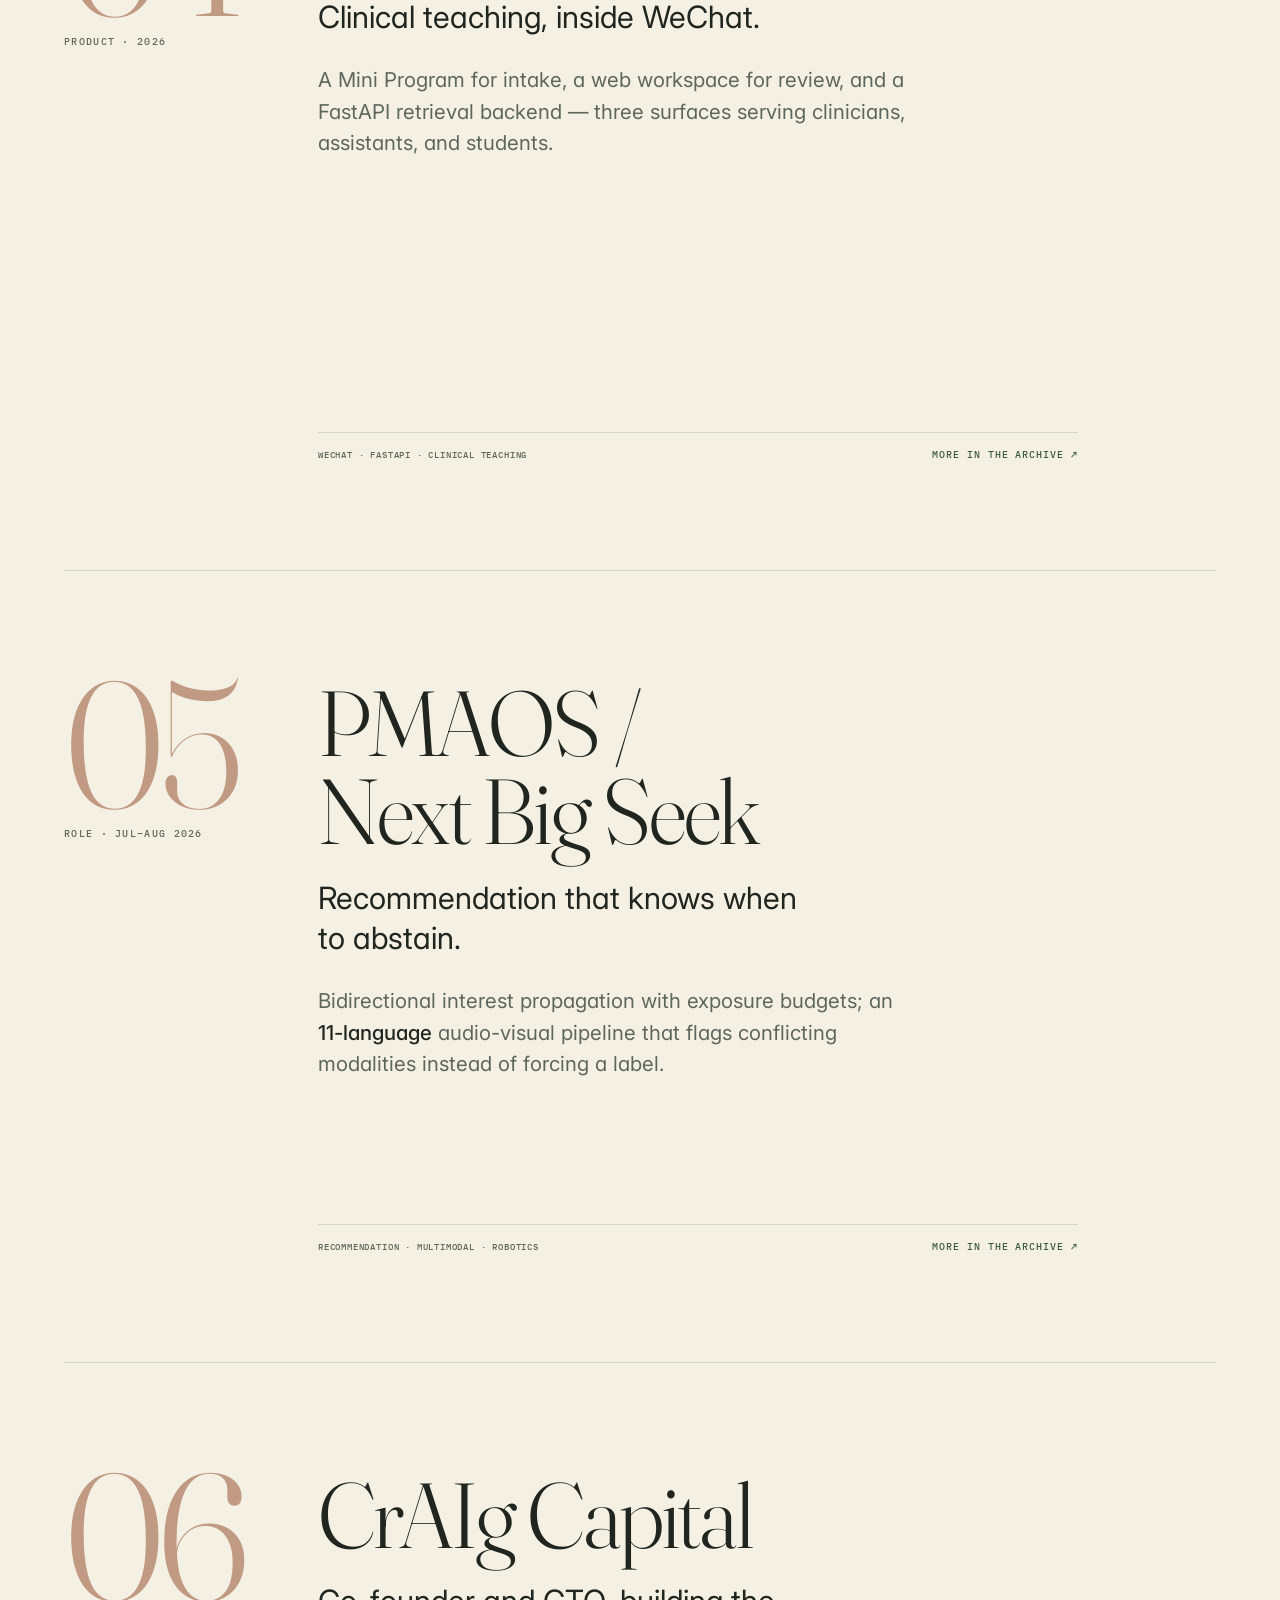
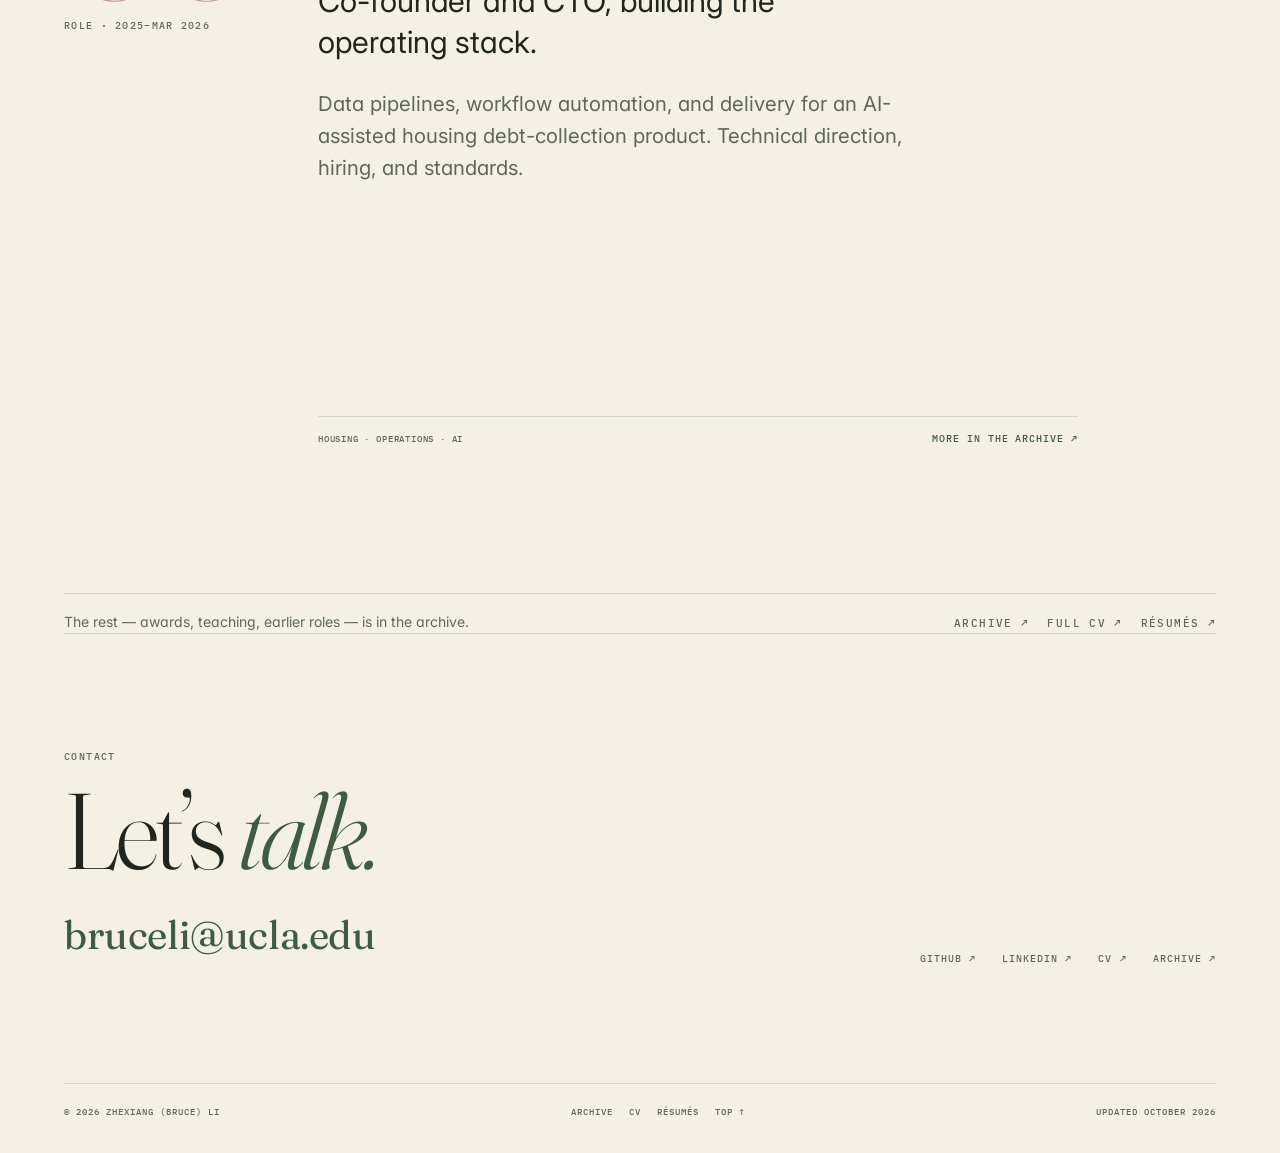
==== commit 0cbe5ed6: "Cut work copy and enlarge the poster typography" ====
--- a/index.html
+++ b/index.html
@@ -75,164 +75,110 @@
       <div class="wrap">
         <div class="work-list">
           <article class="piece" data-reveal>
-            <header class="piece-head">
-              <p class="piece-meta"><span class="piece-index">01</span><span>Paper · 2026</span></p>
-              <h3>MedTokenBudget</h3>
-              <p class="piece-dek">A lesion-aware router that keeps diagnostic evidence when a frozen backbone is forced to read fewer tokens.</p>
-            </header>
-            <div class="piece-grid">
-              <div class="piece-col">
-                <p class="piece-kicker">Approach</p>
-                <p class="piece-body">Medical images spend most of their tokens on background. I train a lightweight router after a frozen vision backbone to keep lesion evidence under a fixed token budget, using mask supervision, a budget curriculum, and attention distillation.</p>
-              </div>
-              <div class="piece-col">
-                <p class="piece-kicker">Evidence</p>
-                <p class="piece-body">On ISIC 2019 at a 30% budget, three seeds average <strong>80.38 ± 0.18%</strong> versus <strong>76.93 ± 0.03%</strong> for ToMe. The backbone is untouched, so the gain comes from what the model is allowed to see.</p>
-              </div>
-            </div>
-            <dl class="piece-facts">
-              <div><dt>Accuracy</dt><dd>80.38%<span>at 30% tokens</span></dd></div>
-              <div><dt>Gain</dt><dd>+3.45<span>points over ToMe</span></dd></div>
-              <div><dt>Runs</dt><dd>3 seeds<span>frozen backbone</span></dd></div>
-            </dl>
-            <div class="piece-foot">
-              <p class="piece-note">Sole author · arXiv preprint</p>
-              <div class="piece-links"><a href="https://arxiv.org/abs/2609.30613" target="_blank" rel="noopener">arXiv:2609.30613 ↗</a></div>
-            </div>
-          </article>
-
-          <article class="piece" data-reveal>
-            <header class="piece-head">
-              <p class="piece-meta"><span class="piece-index">02</span><span>Paper · 2025</span></p>
-              <h3>Efficient Attention via Pre-Scoring</h3>
-              <p class="piece-dek">A cheap pre-scoring pass that picks the key intervals worth attending to at 131k tokens.</p>
-            </header>
-            <div class="piece-grid">
-              <div class="piece-col">
-                <p class="piece-kicker">Method</p>
-                <p class="piece-body">Approximate attention usually decides which blocks matter after the fact. I score key intervals before attention, then spend a fixed interaction budget only on the intervals that carry signal — implemented in Triton and integrated with HyperAttention.</p>
-              </div>
-              <div class="piece-col">
-                <p class="piece-kicker">Result</p>
-                <p class="piece-body">At 131k-token contexts, ChatGLM perplexity falls from <strong>12.0 to 9.5</strong> against HyperAttention and LevAttention. This is a quality result, not a measured wall-clock speedup.</p>
-              </div>
-            </div>
-            <dl class="piece-facts">
-              <div><dt>Perplexity</dt><dd>12.0 → 9.5<span>ChatGLM, 131k</span></dd></div>
-              <div><dt>Comparison</dt><dd>2 baselines<span>HyperAttention, LevAttention</span></dd></div>
-              <div><dt>Implementation</dt><dd>Triton<span>fixed budget</span></dd></div>
-            </dl>
-            <div class="piece-foot">
-              <p class="piece-note">First author · under review</p>
-              <div class="piece-links"><a href="https://arxiv.org/abs/2505.11040" target="_blank" rel="noopener">arXiv:2505.11040 ↗</a></div>
-            </div>
-          </article>
-
-          <article class="piece" data-reveal>
-            <header class="piece-head">
-              <p class="piece-meta"><span class="piece-index">03</span><span>Product · 2026</span></p>
-              <h3>Fridge Manager</h3>
-              <p class="piece-dek">A live meal planner that starts from what is already in the fridge, not from a recipe you have to shop for.</p>
-            </header>
-            <div class="piece-grid">
-              <div class="piece-col">
-                <p class="piece-kicker">Product</p>
-                <p class="piece-body">Most planners assume an empty kitchen. Fridge Manager treats inventory, leftovers, dietary constraints, and the time someone actually has as one planning problem rather than separate filters.</p>
-              </div>
-              <div class="piece-col">
-                <p class="piece-kicker">Build</p>
-                <p class="piece-body">Built with Next.js and Supabase and deployed as a live product. The scope is deliberately small: one household, one week, one workable plan.</p>
-              </div>
-            </div>
-            <dl class="piece-facts">
-              <div><dt>Status</dt><dd>Live<span>howtoeat.food</span></dd></div>
-              <div><dt>Stack</dt><dd>Next.js<span>Supabase</span></dd></div>
-              <div><dt>Scope</dt><dd>Inventory-first<span>household planning</span></dd></div>
-            </dl>
-            <div class="piece-foot">
-              <p class="piece-note">Product · 2026</p>
-              <div class="piece-links"><a href="https://howtoeat.food" target="_blank" rel="noopener">howtoeat.food ↗</a></div>
-            </div>
-          </article>
-
-          <article class="piece" data-reveal>
-            <header class="piece-head">
-              <p class="piece-meta"><span class="piece-index">04</span><span>Product · 2026</span></p>
-              <h3>AI Doctor WeChat</h3>
-              <p class="piece-dek">A clinical teaching workspace that meets clinicians in WeChat instead of asking them to learn another inbox.</p>
-            </header>
-            <div class="piece-grid">
-              <div class="piece-col">
-                <p class="piece-kicker">Design</p>
-                <p class="piece-body">A WeChat Mini Program for intake and quick reference, a web workspace for deeper review, and a FastAPI backend with retrieval over teaching material, serving clinicians, assistants, and students.</p>
-              </div>
-              <div class="piece-col">
-                <p class="piece-kicker">Constraint</p>
-                <p class="piece-body">The hard part is not the model; it is keeping intake, retrieval, and permissions coherent across three surfaces. The product has no public link.</p>
-              </div>
-            </div>
-            <dl class="piece-facts">
-              <div><dt>Surfaces</dt><dd>3<span>WeChat, web, API</span></dd></div>
-              <div><dt>Backend</dt><dd>FastAPI<span>retrieval over teaching notes</span></dd></div>
-              <div><dt>Access</dt><dd>Private<span>no public link</span></dd></div>
-            </dl>
-            <div class="piece-foot">
-              <p class="piece-note">WeChat · FastAPI · clinical teaching</p>
-              <div class="piece-links"><a href="archive.html">More in the archive ↗</a></div>
-            </div>
-          </article>
-
-          <article class="piece" data-reveal>
-            <header class="piece-head">
-              <p class="piece-meta"><span class="piece-index">05</span><span>Role · Jul–Aug 2026</span></p>
-              <h3>PMAOS / Next Big Seek</h3>
-              <p class="piece-dek">Recommendation and multimodal inference for a robotics lab — from interest propagation to abstention.</p>
-            </header>
-            <div class="piece-grid">
-              <div class="piece-col">
-                <p class="piece-kicker">System</p>
-                <p class="piece-body">Designed bidirectional user–video interest propagation with exposure budgets, so a feed does not collapse into the same popular videos. Built an <strong>11-language</strong> audio-visual pipeline that can abstain or flag conflicting modalities instead of forcing a label.</p>
-              </div>
-              <div class="piece-col">
-                <p class="piece-kicker">Decision</p>
-                <p class="piece-body">Also planned millirobot experiments. Recommendation and robot decision-making share the same abstention logic: report uncertainty rather than inventing a label.</p>
-              </div>
-            </div>
-            <dl class="piece-facts">
-              <div><dt>Languages</dt><dd>11<span>audio-visual</span></dd></div>
-              <div><dt>Signals</dt><dd>Audio + visual<span>conflict flags</span></dd></div>
-              <div><dt>Behaviour</dt><dd>Abstention<span>instead of force-fit</span></dd></div>
-            </dl>
-            <div class="piece-foot">
-              <p class="piece-note">Recommendation · multimodal · robotics</p>
-              <div class="piece-links"><a href="archive.html">More in the archive ↗</a></div>
-            </div>
-          </article>
-
-          <article class="piece" data-reveal>
-            <header class="piece-head">
-              <p class="piece-meta"><span class="piece-index">06</span><span>Role · 2025–Mar 2026</span></p>
-              <h3>CrAIg Capital</h3>
-              <p class="piece-dek">Co-founder and CTO of an AI-assisted housing debt-collection product.</p>
-            </header>
-            <div class="piece-grid">
-              <div class="piece-col">
-                <p class="piece-kicker">Scope</p>
-                <p class="piece-body">Co-founded the company and led product and engineering. Built the operating stack — data pipelines, workflow automation, roadmap, and delivery — for a small team.</p>
-              </div>
-              <div class="piece-col">
-                <p class="piece-kicker">Operating</p>
-                <p class="piece-body">The product sat between housing providers and collectors, so handoffs and process mattered as much as the model. Set technical direction, hiring priorities, and delivery standards.</p>
-              </div>
-            </div>
-            <dl class="piece-facts">
-              <div><dt>Role</dt><dd>Co-founder<span>CTO</span></dd></div>
-              <div><dt>Stack</dt><dd>Data + workflow<span>automation, delivery</span></dd></div>
-              <div><dt>Period</dt><dd>2025–2026<span>through March</span></dd></div>
-            </dl>
-            <div class="piece-foot">
-              <p class="piece-note">Housing · operations · AI</p>
-              <div class="piece-links"><a href="archive.html">More in the archive ↗</a></div>
+            <div class="piece-main">
+              <div class="piece-rail">
+                <span class="piece-index">01</span>
+                <span class="piece-type">Paper · 2026</span>
+              </div>
+              <div class="piece-copy">
+                <h3>MedTokenBudget</h3>
+                <p class="piece-dek">Keep the lesion, spend a third of the tokens.</p>
+                <p class="piece-body">A mask-supervised router after a frozen vision backbone. On ISIC 2019 at 30% tokens, three seeds average 80.38% against 76.93% for ToMe.</p>
+                <div class="piece-foot">
+                  <p class="piece-note">Sole author · arXiv preprint</p>
+                  <div class="piece-links"><a href="https://arxiv.org/abs/2609.30613" target="_blank" rel="noopener">arXiv:2609.30613 ↗</a></div>
+                </div>
+              </div>
+            </div>
+          </article>
+
+          <article class="piece" data-reveal>
+            <div class="piece-main">
+              <div class="piece-rail">
+                <span class="piece-index">02</span>
+                <span class="piece-type">Paper · 2025</span>
+              </div>
+              <div class="piece-copy">
+                <h3>Efficient Attention via Pre-Scoring</h3>
+                <p class="piece-dek">Pick the key intervals before attention.</p>
+                <p class="piece-body">A pre-scoring pass that spends a fixed interaction budget only where the signal is. At 131k tokens, ChatGLM perplexity falls from 12.0 to 9.5; this is quality, not a measured speedup.</p>
+                <div class="piece-foot">
+                  <p class="piece-note">First author · under review</p>
+                  <div class="piece-links"><a href="https://arxiv.org/abs/2505.11040" target="_blank" rel="noopener">arXiv:2505.11040 ↗</a></div>
+                </div>
+              </div>
+            </div>
+          </article>
+
+          <article class="piece" data-reveal>
+            <div class="piece-main">
+              <div class="piece-rail">
+                <span class="piece-index">03</span>
+                <span class="piece-type">Product · 2026</span>
+              </div>
+              <div class="piece-copy">
+                <h3>Fridge Manager</h3>
+                <p class="piece-dek">Dinner from what is already in the fridge.</p>
+                <p class="piece-body">Inventory, leftovers, dietary constraints, and time treated as one planning problem. Built with Next.js and Supabase; live at howtoeat.food.</p>
+                <div class="piece-foot">
+                  <p class="piece-note">Product · 2026</p>
+                  <div class="piece-links"><a href="https://howtoeat.food" target="_blank" rel="noopener">howtoeat.food ↗</a></div>
+                </div>
+              </div>
+            </div>
+          </article>
+
+          <article class="piece" data-reveal>
+            <div class="piece-main">
+              <div class="piece-rail">
+                <span class="piece-index">04</span>
+                <span class="piece-type">Product · 2026</span>
+              </div>
+              <div class="piece-copy">
+                <h3>AI Doctor WeChat</h3>
+                <p class="piece-dek">Clinical teaching, inside WeChat.</p>
+                <p class="piece-body">A Mini Program for intake, a web workspace for review, and a FastAPI retrieval backend — three surfaces serving clinicians, assistants, and students.</p>
+                <div class="piece-foot">
+                  <p class="piece-note">WeChat · FastAPI · clinical teaching</p>
+                  <div class="piece-links"><a href="archive.html">More in the archive ↗</a></div>
+                </div>
+              </div>
+            </div>
+          </article>
+
+          <article class="piece" data-reveal>
+            <div class="piece-main">
+              <div class="piece-rail">
+                <span class="piece-index">05</span>
+                <span class="piece-type">Role · Jul–Aug 2026</span>
+              </div>
+              <div class="piece-copy">
+                <h3>PMAOS / Next Big Seek</h3>
+                <p class="piece-dek">Recommendation that knows when to abstain.</p>
+                <p class="piece-body">Bidirectional interest propagation with exposure budgets; an <strong>11-language</strong> audio-visual pipeline that flags conflicting modalities instead of forcing a label.</p>
+                <div class="piece-foot">
+                  <p class="piece-note">Recommendation · multimodal · robotics</p>
+                  <div class="piece-links"><a href="archive.html">More in the archive ↗</a></div>
+                </div>
+              </div>
+            </div>
+          </article>
+
+          <article class="piece" data-reveal>
+            <div class="piece-main">
+              <div class="piece-rail">
+                <span class="piece-index">06</span>
+                <span class="piece-type">Role · 2025–Mar 2026</span>
+              </div>
+              <div class="piece-copy">
+                <h3>CrAIg Capital</h3>
+                <p class="piece-dek">Co-founder and CTO, building the operating stack.</p>
+                <p class="piece-body">Data pipelines, workflow automation, and delivery for an AI-assisted housing debt-collection product. Technical direction, hiring, and standards.</p>
+                <div class="piece-foot">
+                  <p class="piece-note">Housing · operations · AI</p>
+                  <div class="piece-links"><a href="archive.html">More in the archive ↗</a></div>
+                </div>
+              </div>
             </div>
           </article>
         </div>
--- a/atlas.css
+++ b/atlas.css
@@ -409,120 +409,77 @@
 .work-list { display: block; }
 
 .piece {
-  min-height: 100svh;
+  min-height: 88svh;
+  display: flex;
+  align-items: center;
+  padding: clamp(80px, 10vh, 120px) 0;
+}
+
+.piece + .piece { border-top: 1px solid var(--line); }
+
+.piece-main {
+  display: grid;
+  grid-template-columns: minmax(120px, 190px) minmax(0, 760px);
+  gap: clamp(36px, 5vw, 64px);
+  width: 100%;
+  max-width: 1020px;
+  min-height: clamp(520px, 64vh, 660px);
+  align-items: stretch;
+}
+
+.piece-rail {
   display: flex;
   flex-direction: column;
-  justify-content: center;
-  align-items: flex-start;
-  padding: clamp(72px, 12vh, 140px) 0;
-}
-
-.piece + .piece { border-top: 1px solid var(--line); }
-
-.piece-head,
-.piece-grid,
-.piece-facts,
-.piece-foot { width: 100%; max-width: 1000px; }
-
-.piece-head { max-width: 900px; }
-
-.piece-meta {
-  display: flex;
-  flex-wrap: wrap;
-  align-items: baseline;
-  gap: 14px;
+  gap: 18px;
+}
+
+.piece-index {
+  color: color-mix(in srgb, var(--clay) 58%, var(--paper));
+  font: 300 clamp(110px, 14vw, 200px)/.72 var(--serif);
+  letter-spacing: -.05em;
+}
+
+.piece-type {
   color: var(--faint);
   font: 500 10px/1.6 var(--mono);
   letter-spacing: .13em;
   text-transform: uppercase;
 }
 
-.piece-index {
-  color: var(--clay);
-  font: 300 clamp(34px, 4vw, 52px)/.9 var(--serif);
-  letter-spacing: -.03em;
+.piece-copy {
+  display: flex;
+  flex-direction: column;
+  min-width: 0;
 }
 
 .piece h3 {
-  margin-top: 12px;
   font-family: var(--serif);
   font-weight: 300;
-  font-size: clamp(34px, 4vw, 54px);
-  line-height: 1.02;
-  letter-spacing: -.02em;
+  font-size: clamp(52px, 7.2vw, 108px);
+  line-height: .96;
+  letter-spacing: -.03em;
   transition: color .22s ease;
 }
 
 .piece:hover h3 { color: var(--accent); }
 
 .piece-dek {
-  max-width: 56ch;
-  margin-top: 14px;
+  max-width: 28ch;
+  margin-top: 22px;
   color: var(--ink);
-  font-size: 18px;
-  line-height: 1.6;
-}
-
-.piece-grid {
-  display: grid;
-  grid-template-columns: repeat(2, minmax(0, 1fr));
-  gap: clamp(28px, 4vw, 56px);
-  margin-top: clamp(28px, 4vh, 42px);
-}
-
-.piece-kicker {
-  margin-bottom: 8px;
-  color: var(--faint);
-  font: 500 8.5px/1.6 var(--mono);
-  letter-spacing: .14em;
-  text-transform: uppercase;
+  font-size: clamp(22px, 2.4vw, 32px);
+  line-height: 1.32;
 }
 
 .piece-body {
-  max-width: none;
-  margin: 0;
+  max-width: 46ch;
+  margin-top: 26px;
   color: var(--muted);
-  font-size: 15.5px;
-  line-height: 1.72;
+  font-size: clamp(18px, 1.6vw, 22px);
+  line-height: 1.55;
 }
 
 .piece-body strong { color: var(--ink); font-weight: 500; white-space: nowrap; }
-
-.piece-facts {
-  display: grid;
-  grid-template-columns: repeat(3, minmax(0, 1fr));
-  gap: clamp(20px, 4vw, 48px);
-  margin-top: clamp(26px, 4vh, 40px);
-  padding-top: 16px;
-  border-top: 1px solid var(--line);
-}
-
-.piece-facts > div { min-width: 0; }
-
-.piece-facts dt {
-  color: var(--faint);
-  font: 500 8.5px/1.6 var(--mono);
-  letter-spacing: .14em;
-  text-transform: uppercase;
-}
-
-.piece-facts dd {
-  margin: 6px 0 0;
-  color: var(--ink);
-  font-family: var(--serif);
-  font-weight: 300;
-  font-size: clamp(24px, 2.6vw, 34px);
-  line-height: 1;
-  letter-spacing: -.02em;
-}
-
-.piece-facts span {
-  display: block;
-  margin-top: 6px;
-  color: var(--faint);
-  font-size: 11.5px;
-  line-height: 1.5;
-}
 
 .piece-foot {
   display: flex;
@@ -530,7 +487,7 @@
   align-items: baseline;
   justify-content: space-between;
   gap: 12px 24px;
-  margin-top: clamp(24px, 4vh, 40px);
+  margin-top: auto;
   padding-top: 14px;
   border-top: 1px solid var(--line);
 }
@@ -695,7 +652,7 @@
 html[lang="zh-CN"] .mono,
 html[lang="zh-CN"] .nav-links,
 html[lang="zh-CN"] .nav-tools,
-html[lang="zh-CN"] .piece-meta,
+html[lang="zh-CN"] .piece-type,
 html[lang="zh-CN"] .piece-note,
 html[lang="zh-CN"] .piece-links a,
 html[lang="zh-CN"] .contact-links,
@@ -708,32 +665,36 @@
 
 html[lang="zh-CN"] .nav-links { font-size: 11.5px; }
 html[lang="zh-CN"] .nav-tools { font-size: 10.5px; }
-html[lang="zh-CN"] .piece-meta { font-size: 10.5px; }
-html[lang="zh-CN"] .piece-body { font-size: 14.5px; }
 html[lang="zh-CN"] .footer { font-size: 10px; }
+
+@media (max-width: 1359px) {
+  .map-focus { display: none; }
+}
 
 /* ---------- responsive ---------- */
 @media (max-width: 900px) {
   .piece {
     min-height: 0;
-    padding: clamp(56px, 9vh, 92px) 0;
+    display: block;
+    padding: 64px 0;
   }
-  .piece-head,
-  .piece-grid,
-  .piece-facts,
-  .piece-foot { max-width: 100%; }
-  .piece-grid {
-    grid-template-columns: 1fr;
-    gap: 24px;
-    margin-top: 24px;
+  .piece-main {
+    display: block;
+    max-width: 100%;
+    min-height: 0;
   }
-  .piece-facts {
-    grid-template-columns: repeat(2, minmax(0, 1fr));
-    gap: 18px 24px;
+  .piece-rail {
+    flex-direction: row;
+    align-items: baseline;
+    gap: 16px;
+    margin-bottom: 22px;
   }
+  .piece-index { font-size: 76px; line-height: .8; }
+  .piece h3 { font-size: clamp(38px, 9vw, 52px); line-height: 1.02; }
   .piece-foot {
     flex-direction: column;
     align-items: flex-start;
+    margin-top: 30px;
   }
   .atlas-map { width: max(190vw, 240vh); }
   .map-focus { display: none; }
@@ -758,8 +719,8 @@
 @media (max-width: 560px) {
   .hero { padding-top: calc(var(--nav) + 32px); }
   .hero-lede { font-size: 16px; }
-  .piece-dek { font-size: 15.5px; }
-  .piece-body { font-size: 14px; }
+  .piece-dek { font-size: 20px; }
+  .piece-body { font-size: 16.5px; }
   .archive-strip { flex-direction: column; align-items: flex-start; }
   .contact-links { gap: 8px 20px; }
   .footer { flex-direction: column; }
@@ -804,3 +765,9 @@
 
 
 
+
+
+
+
+
+
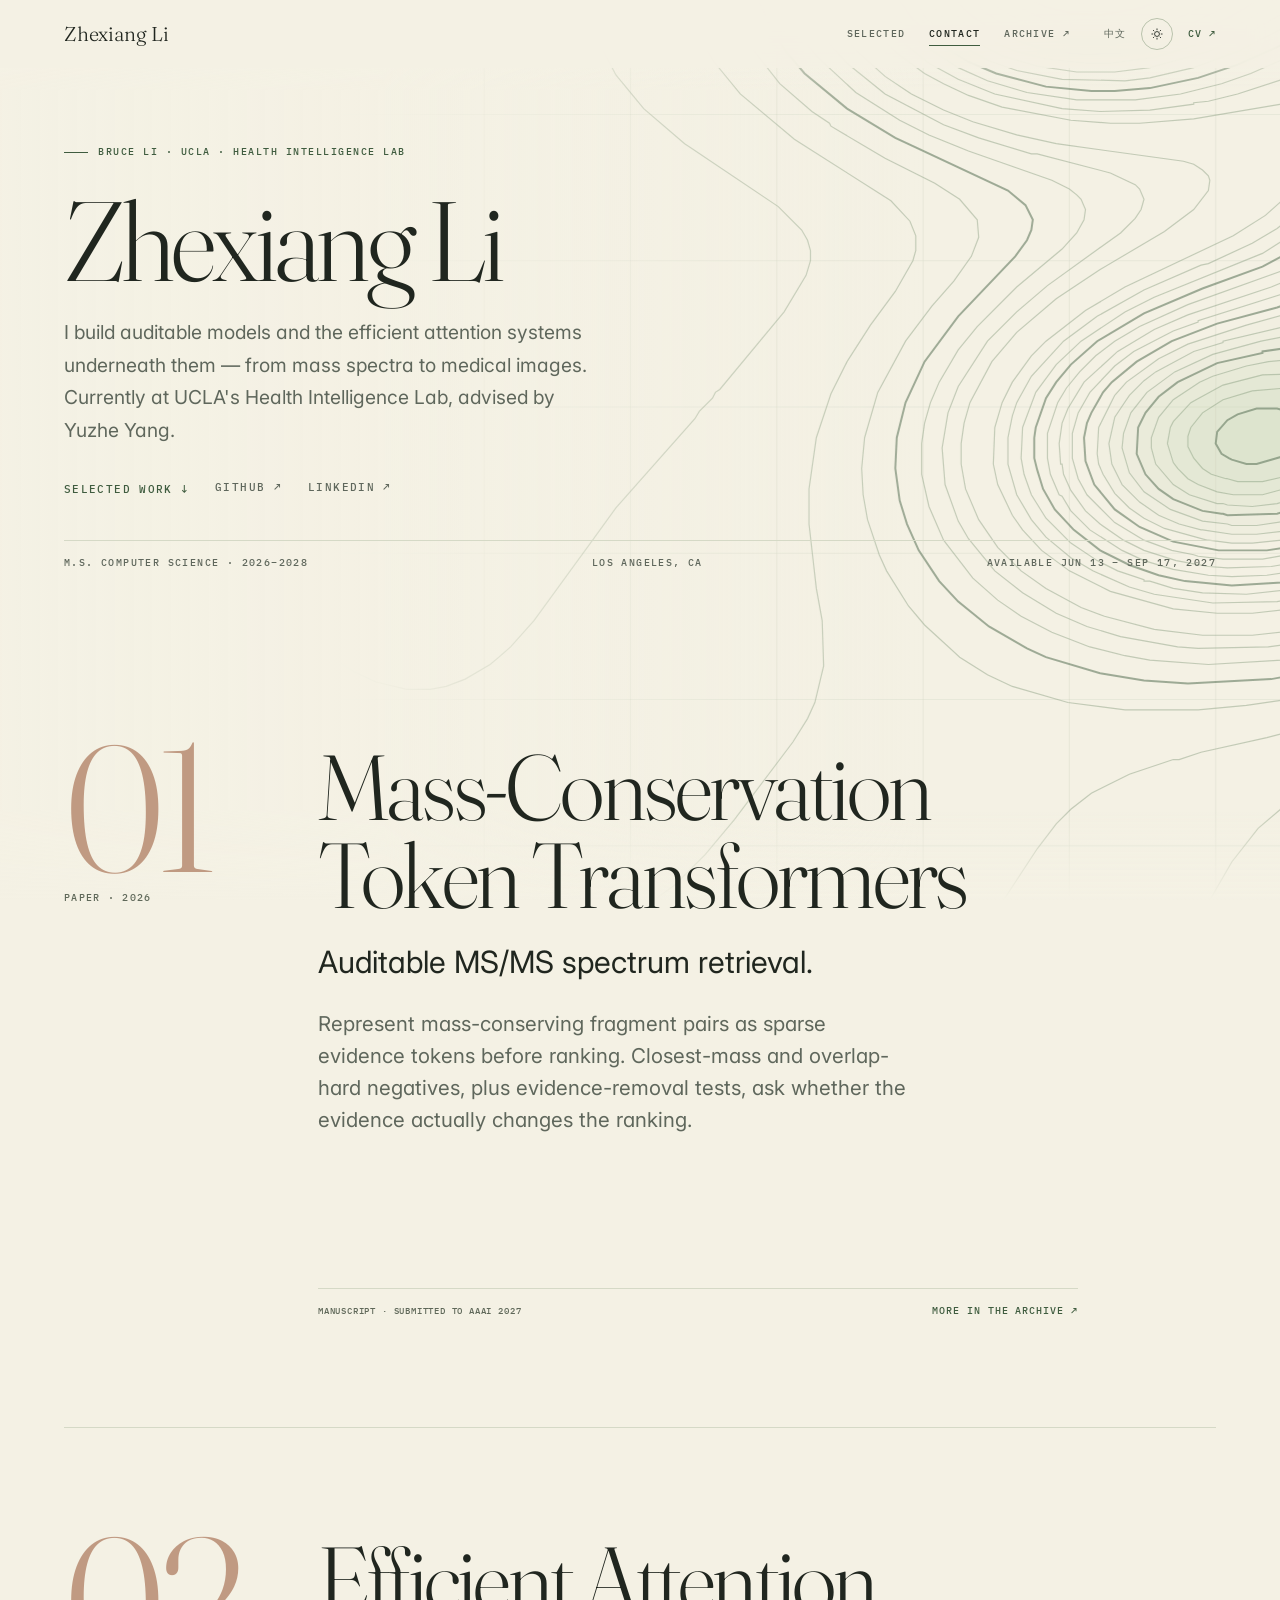
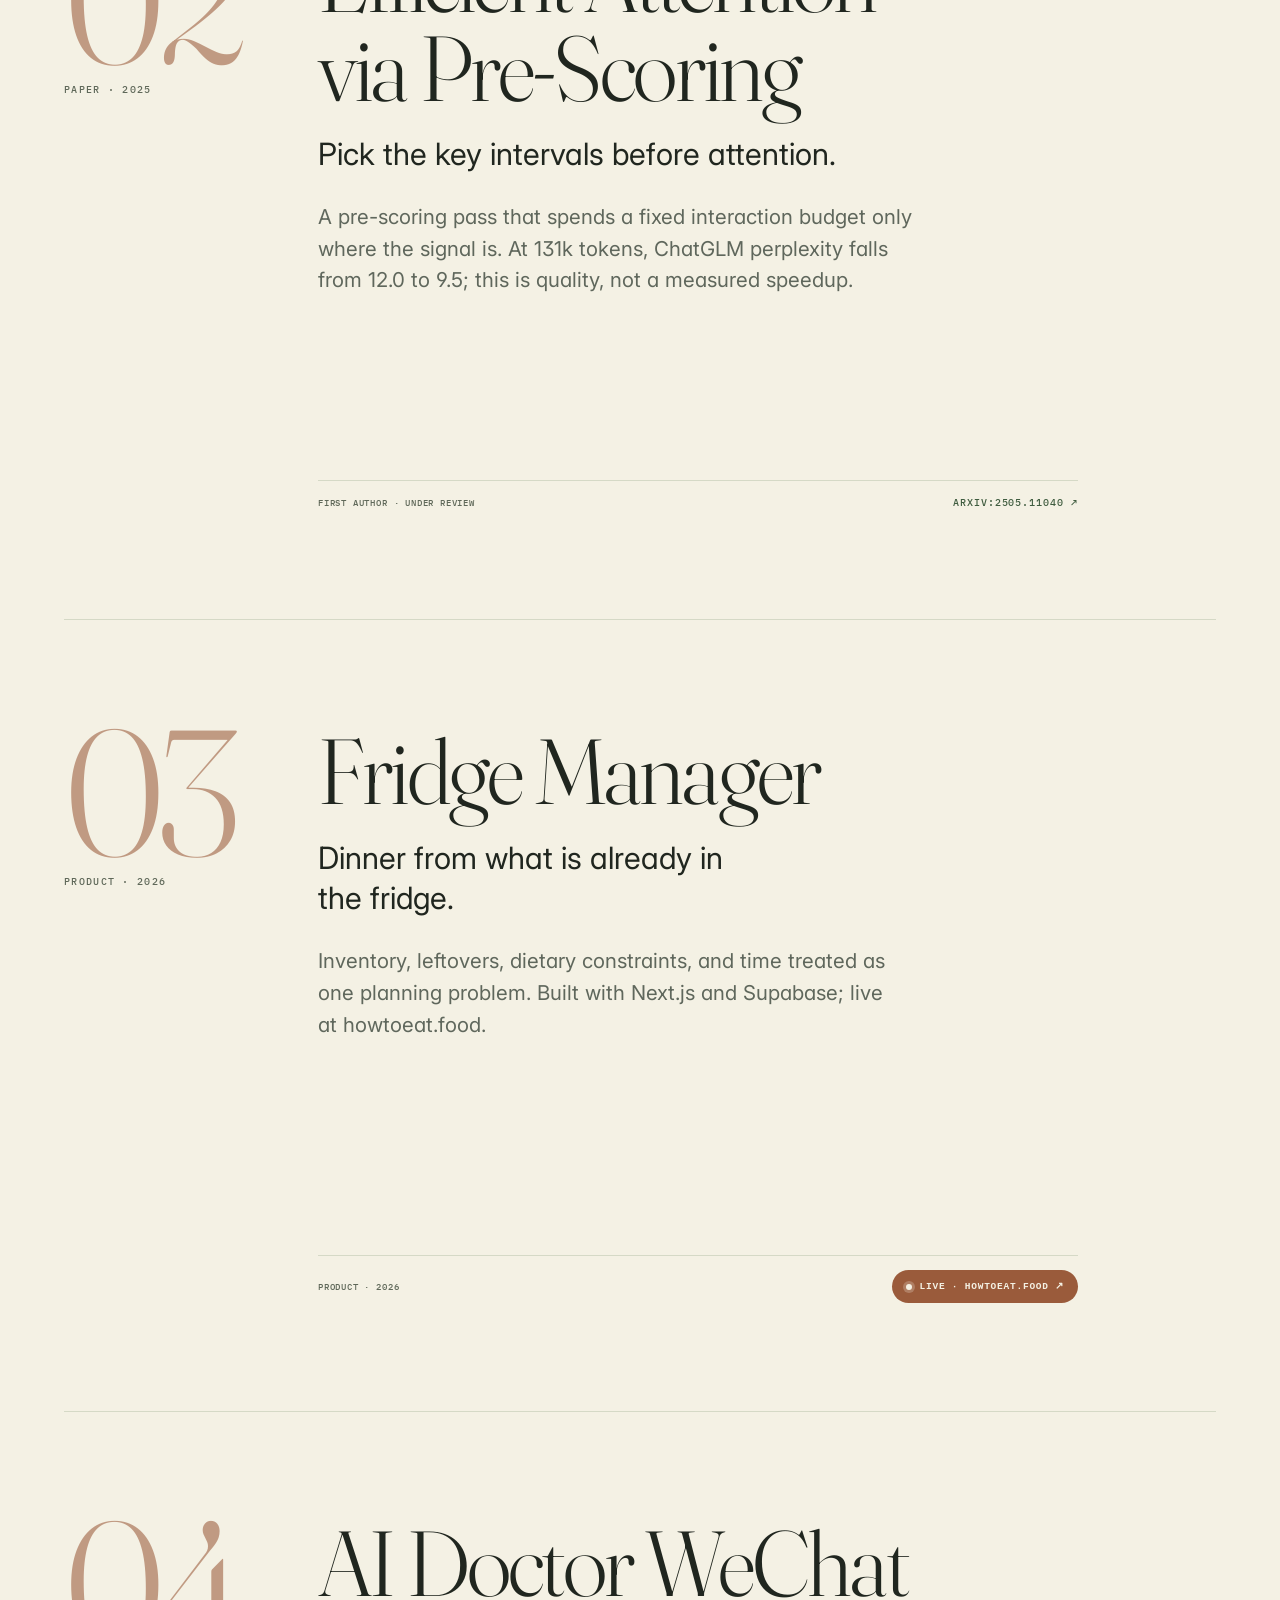
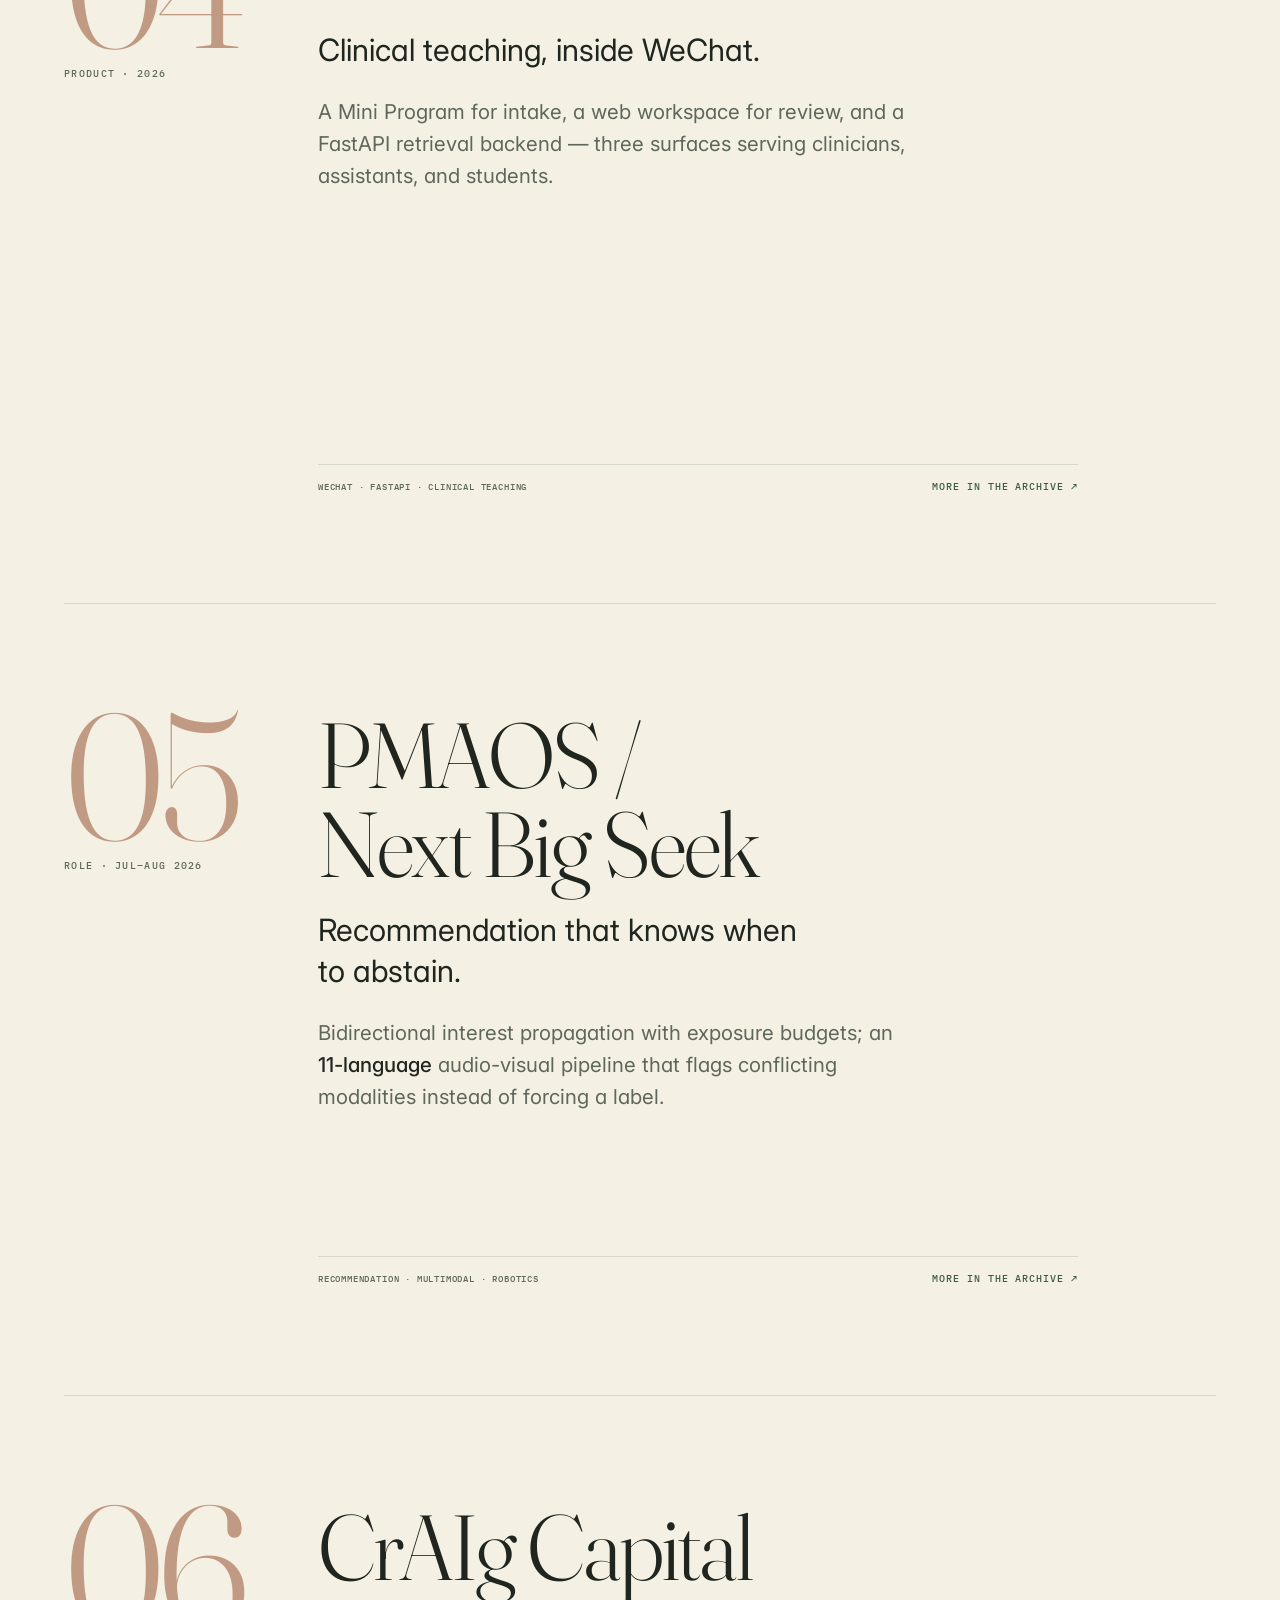
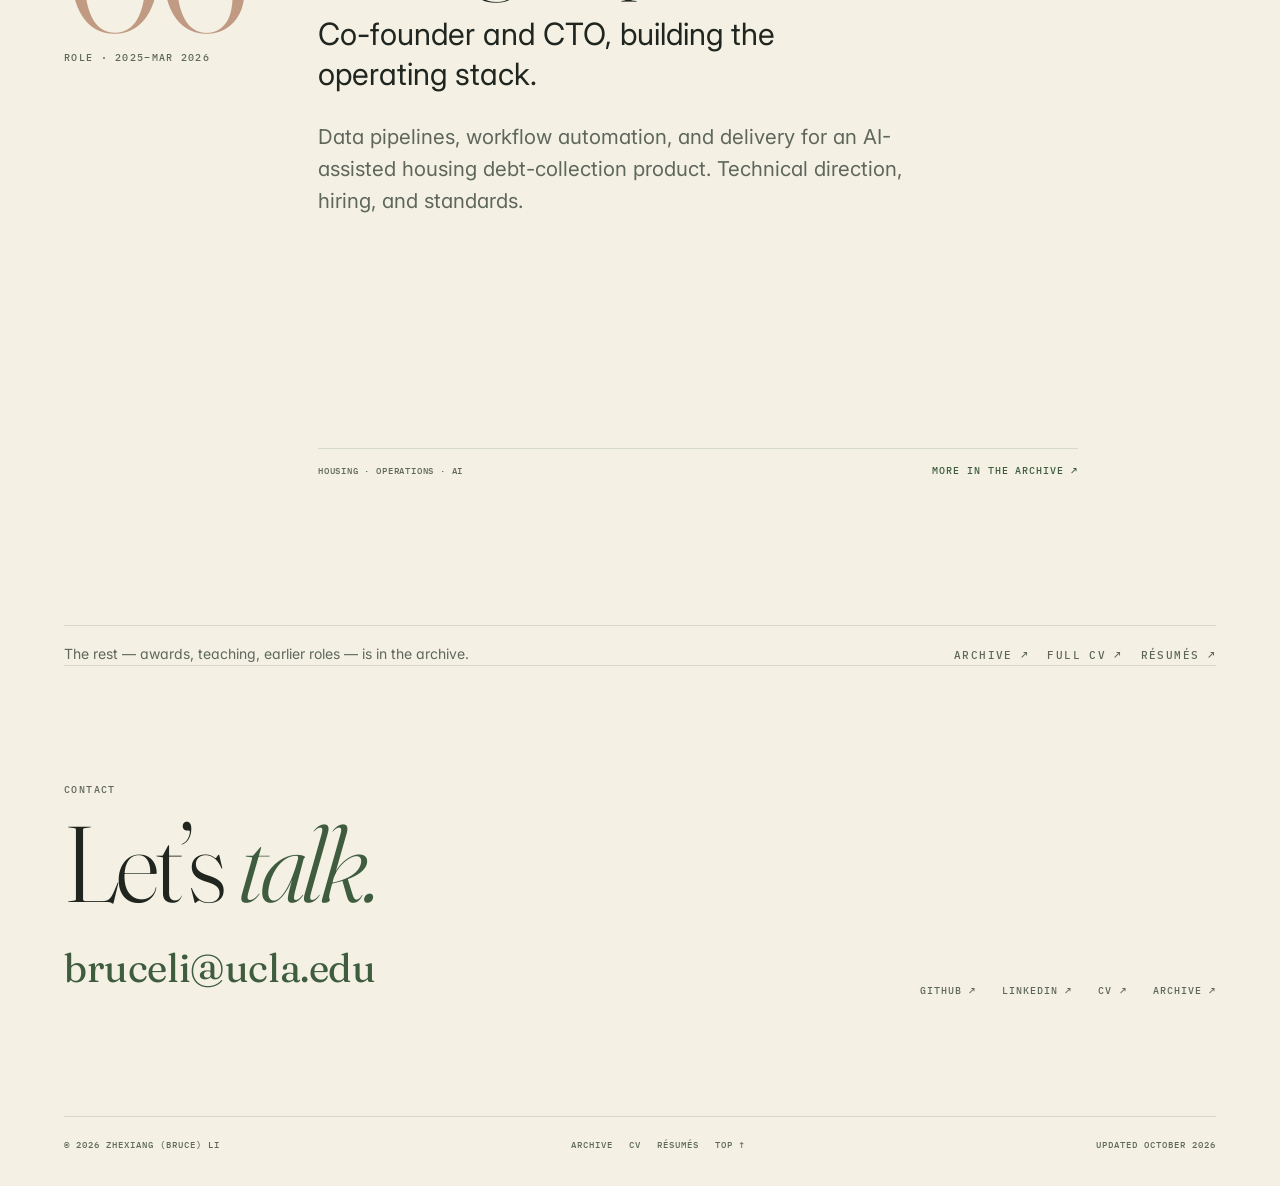
==== commit d3363eae: "Feature the AAAI manuscript and move the focus marker" ====
--- a/index.html
+++ b/index.html
@@ -58,7 +58,7 @@
     <section class="hero wrap" aria-labelledby="hero-title">
       <p class="eyebrow">Bruce Li · UCLA · Health Intelligence Lab</p>
       <h1 id="hero-title">Zhexiang Li</h1>
-      <p class="hero-lede">I build multimodal health models and the efficient attention systems around them. Currently at UCLA's Health Intelligence Lab, advised by Yuzhe Yang.</p>
+      <p class="hero-lede">I build auditable models and the efficient attention systems underneath them — from mass spectra to medical images. Currently at UCLA's Health Intelligence Lab, advised by Yuzhe Yang.</p>
       <div class="hero-links">
         <a class="arrow-link" href="#selected">Selected work <span aria-hidden="true">↓</span></a>
         <a class="sweep" href="https://github.com/BruceLZX" target="_blank" rel="noopener">GitHub ↗</a>
@@ -71,7 +71,7 @@
       </div>
     </section>
 
-    <section class="section" id="selected" aria-labelledby="selected-title">
+    <section class="section" id="selected" aria-label="Selected work">
       <div class="wrap">
         <div class="work-list">
           <article class="piece" data-reveal>
@@ -81,12 +81,12 @@
                 <span class="piece-type">Paper · 2026</span>
               </div>
               <div class="piece-copy">
-                <h3>MedTokenBudget</h3>
-                <p class="piece-dek">Keep the lesion, spend a third of the tokens.</p>
-                <p class="piece-body">A mask-supervised router after a frozen vision backbone. On ISIC 2019 at 30% tokens, three seeds average 80.38% against 76.93% for ToMe.</p>
-                <div class="piece-foot">
-                  <p class="piece-note">Sole author · arXiv preprint</p>
-                  <div class="piece-links"><a href="https://arxiv.org/abs/2609.30613" target="_blank" rel="noopener">arXiv:2609.30613 ↗</a></div>
+                <h3>Mass-Conservation Token Transformers</h3>
+                <p class="piece-dek">Auditable MS/MS spectrum retrieval.</p>
+                <p class="piece-body">Represent mass-conserving fragment pairs as sparse evidence tokens before ranking. Closest-mass and overlap-hard negatives, plus evidence-removal tests, ask whether the evidence actually changes the ranking.</p>
+                <div class="piece-foot">
+                  <p class="piece-note">Manuscript · submitted to AAAI 2027</p>
+                  <div class="piece-links"><a href="archive.html">More in the archive ↗</a></div>
                 </div>
               </div>
             </div>
@@ -122,7 +122,7 @@
                 <p class="piece-body">Inventory, leftovers, dietary constraints, and time treated as one planning problem. Built with Next.js and Supabase; live at howtoeat.food.</p>
                 <div class="piece-foot">
                   <p class="piece-note">Product · 2026</p>
-                  <div class="piece-links"><a href="https://howtoeat.food" target="_blank" rel="noopener">howtoeat.food ↗</a></div>
+                  <div class="piece-links"><a class="is-live" href="https://howtoeat.food" target="_blank" rel="noopener">Live · howtoeat.food ↗</a></div>
                 </div>
               </div>
             </div>
--- a/atlas.css
+++ b/atlas.css
@@ -136,10 +136,9 @@
 
 .map-focus {
   position: absolute;
-  left: 82%;
-  top: 46%;
   z-index: 2;
   display: flex;
+  opacity: 0;
   align-items: center;
   gap: 12px;
   transform: translate(-50%, -50%);
@@ -515,6 +514,36 @@
   border-bottom: 1px solid transparent;
 }
 .piece-links a:hover { border-bottom-color: currentColor; }
+
+.piece-links a.is-live {
+  display: inline-flex;
+  align-items: center;
+  gap: 8px;
+  padding: 9px 14px;
+  border: 0;
+  border-radius: 999px;
+  background: var(--clay);
+  color: var(--paper);
+  font-weight: 600;
+  letter-spacing: .08em;
+  transition: background-color .2s ease, transform .2s var(--ease);
+}
+
+.piece-links a.is-live::before {
+  content: "";
+  width: 6px;
+  height: 6px;
+  border-radius: 50%;
+  background: currentColor;
+  box-shadow: 0 0 0 3px color-mix(in srgb, var(--paper) 24%, transparent);
+}
+
+.piece-links a.is-live:hover {
+  border-bottom-color: transparent;
+  background: color-mix(in srgb, var(--clay) 82%, var(--ink));
+  color: var(--paper);
+  transform: translateY(-1px);
+}
 
 .archive-strip {
   display: flex;
@@ -667,7 +696,7 @@
 html[lang="zh-CN"] .nav-tools { font-size: 10.5px; }
 html[lang="zh-CN"] .footer { font-size: 10px; }
 
-@media (max-width: 1359px) {
+@media (max-width: 1365px) {
   .map-focus { display: none; }
 }
 
@@ -771,3 +800,6 @@
 
 
 
+
+
+
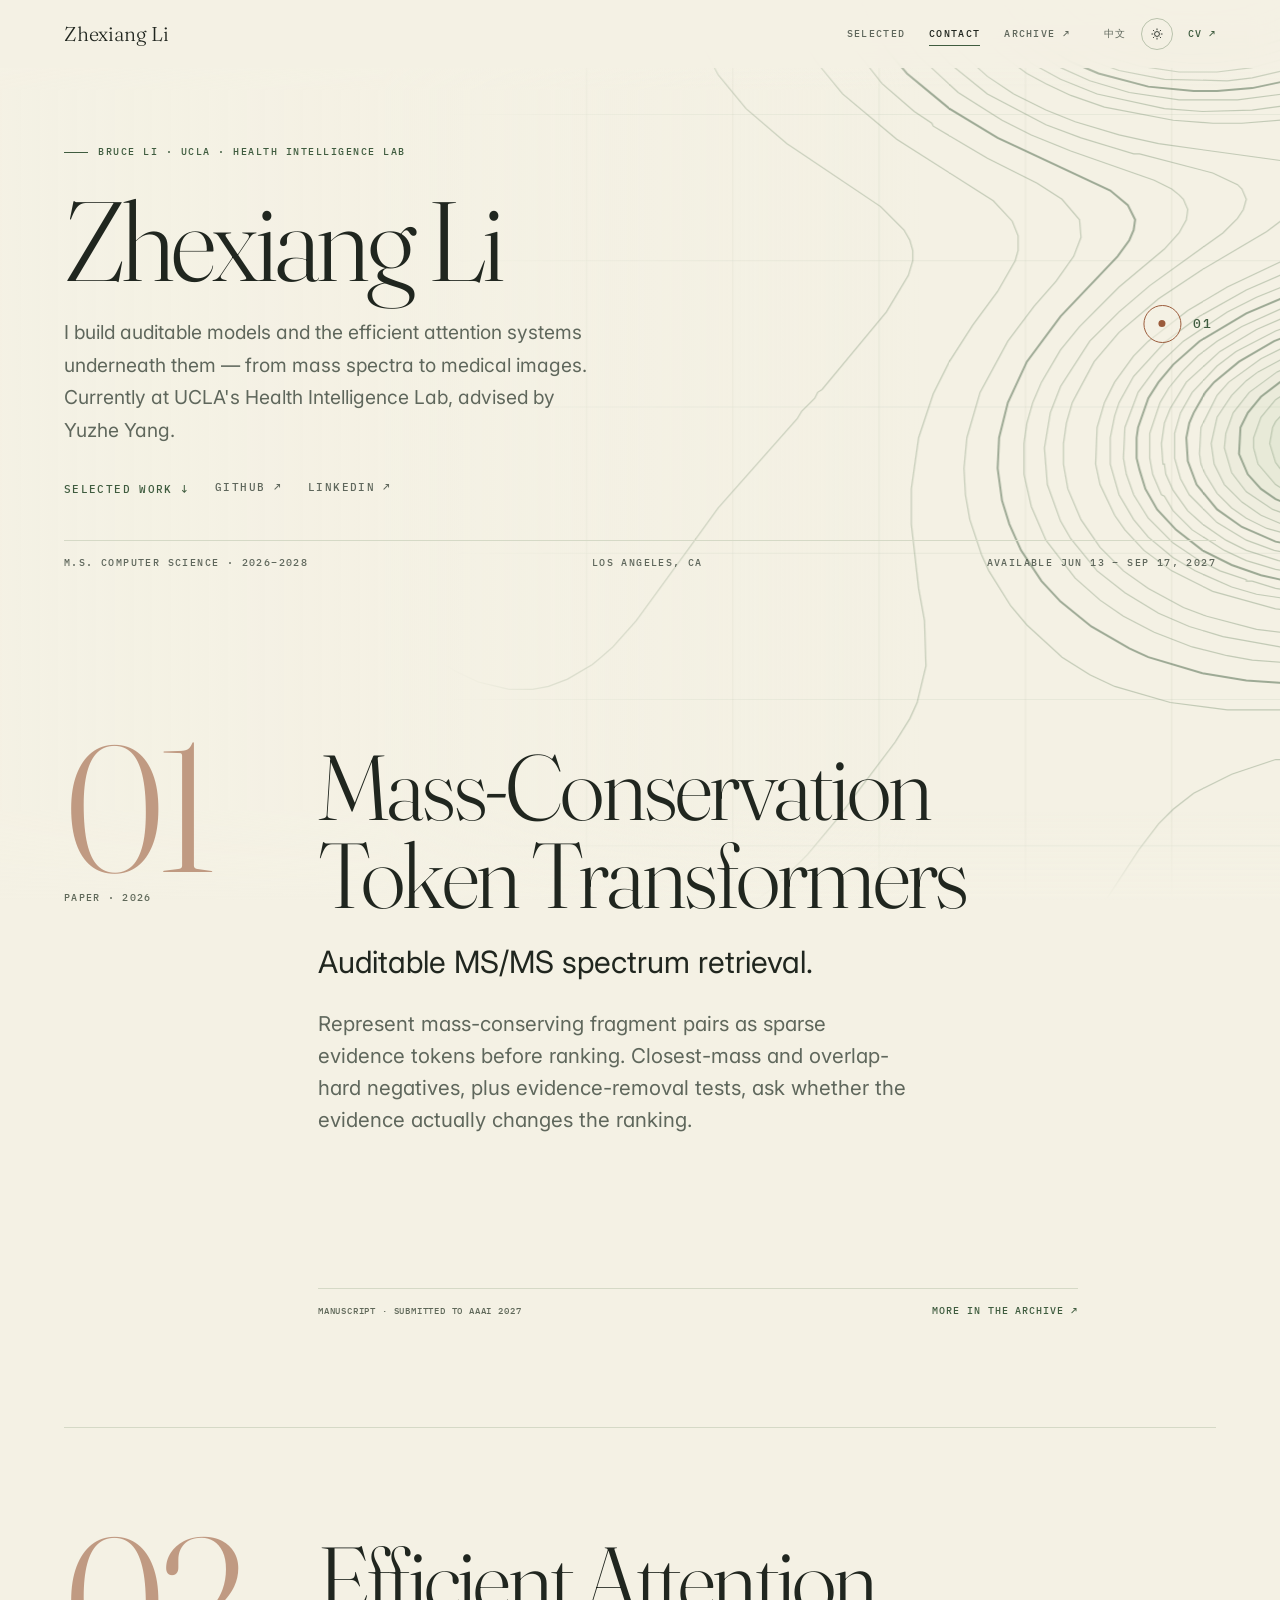
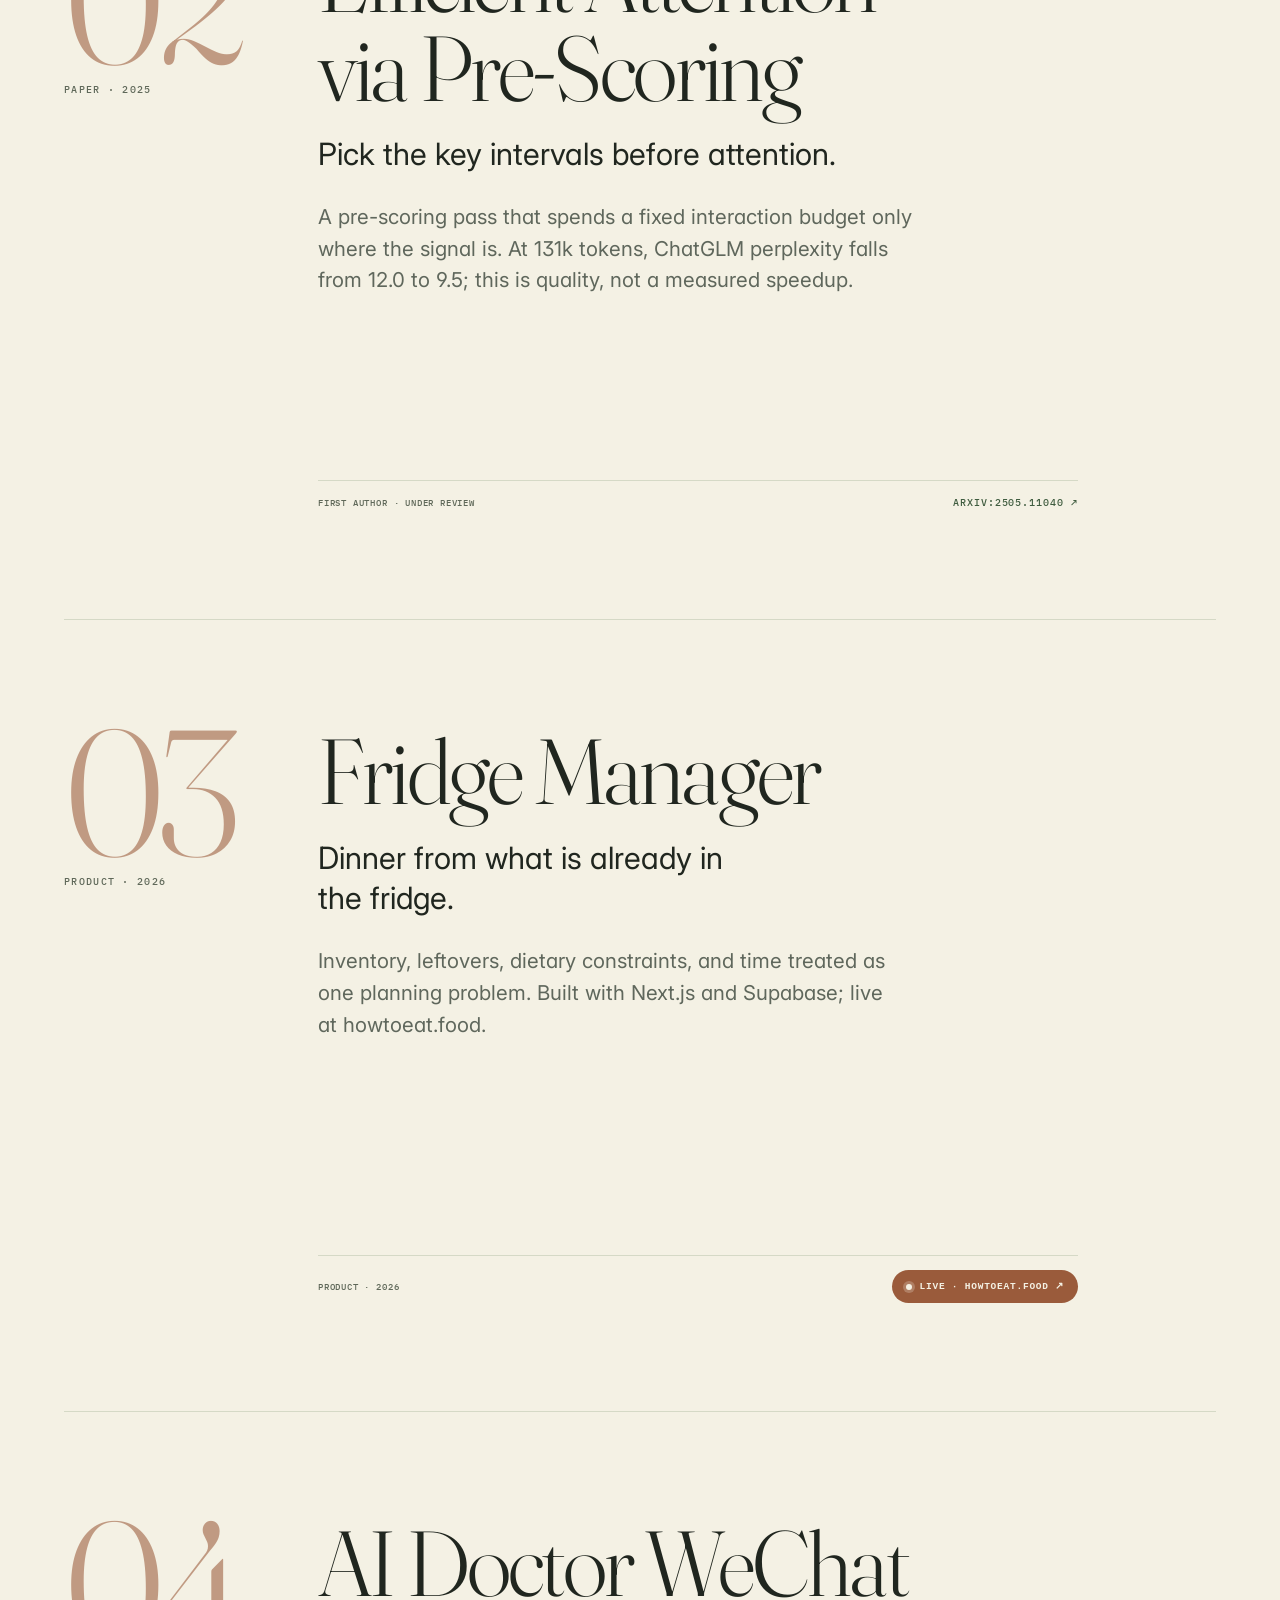
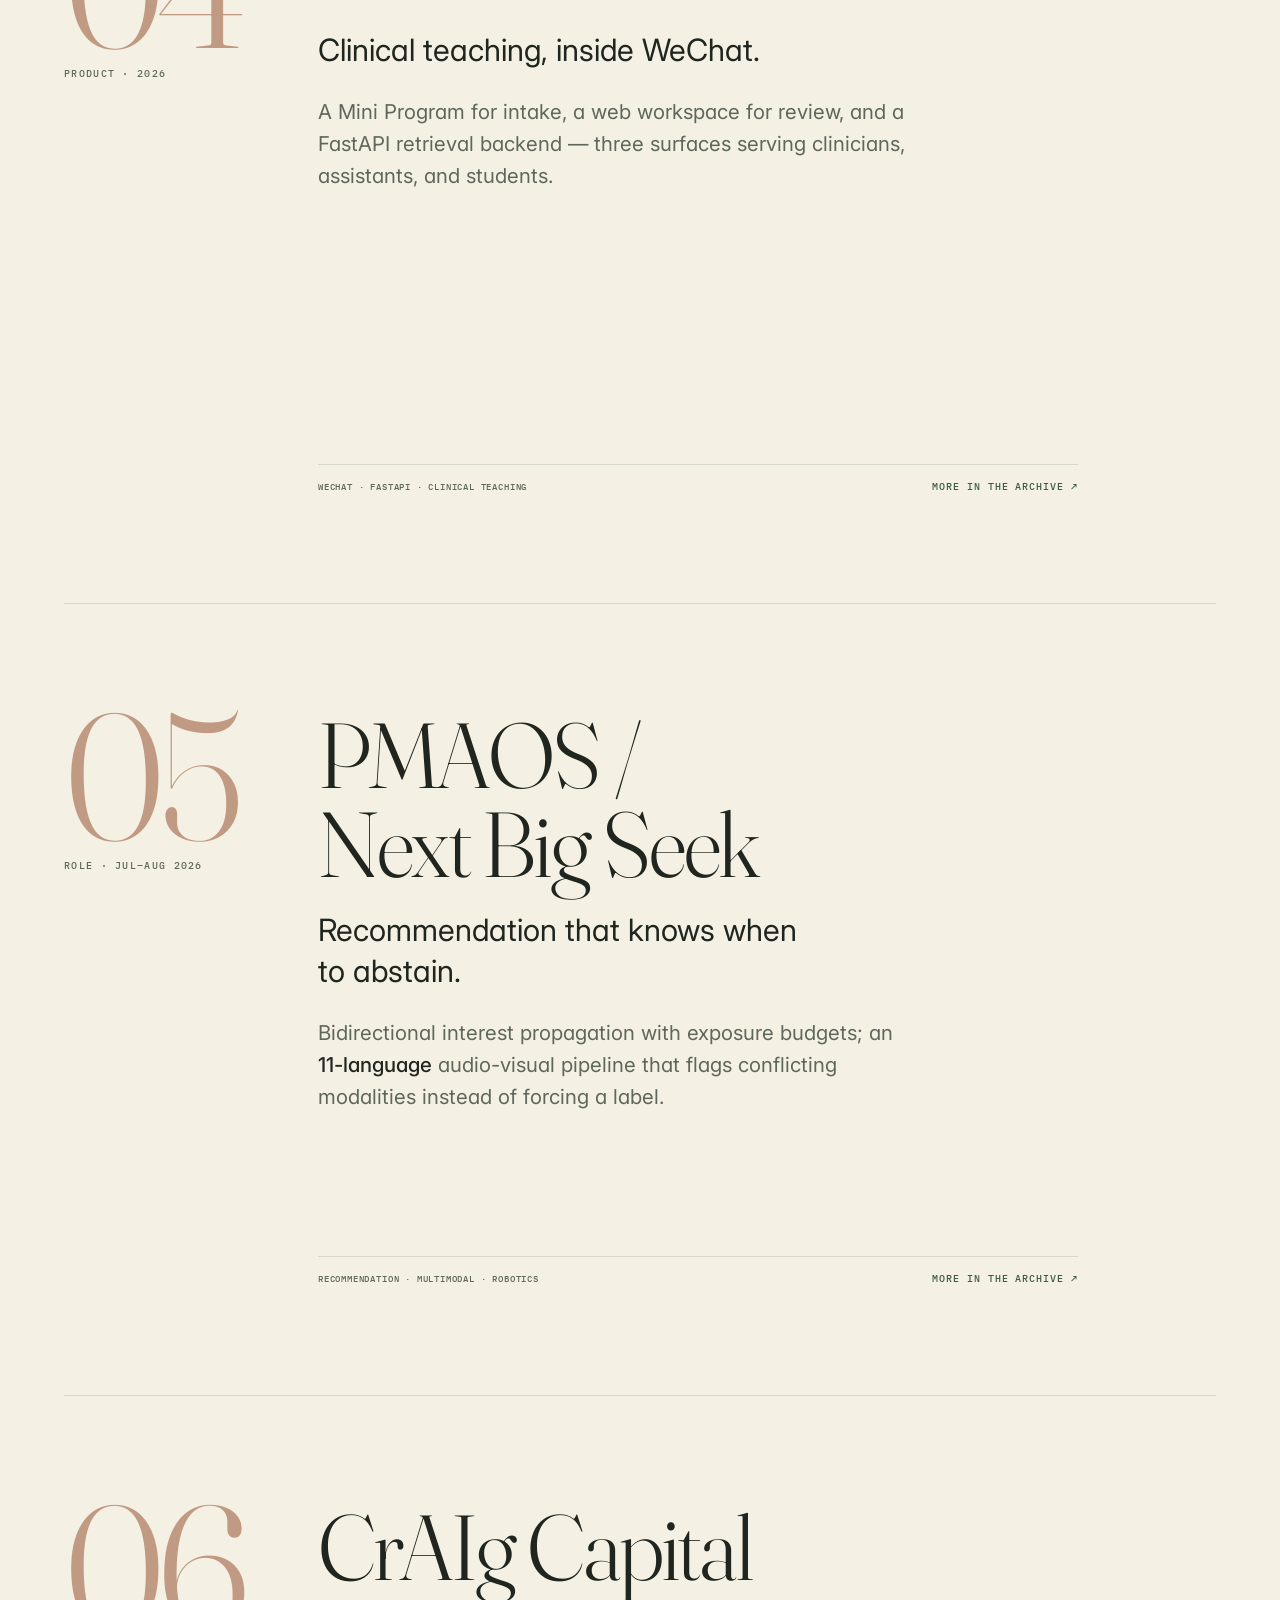
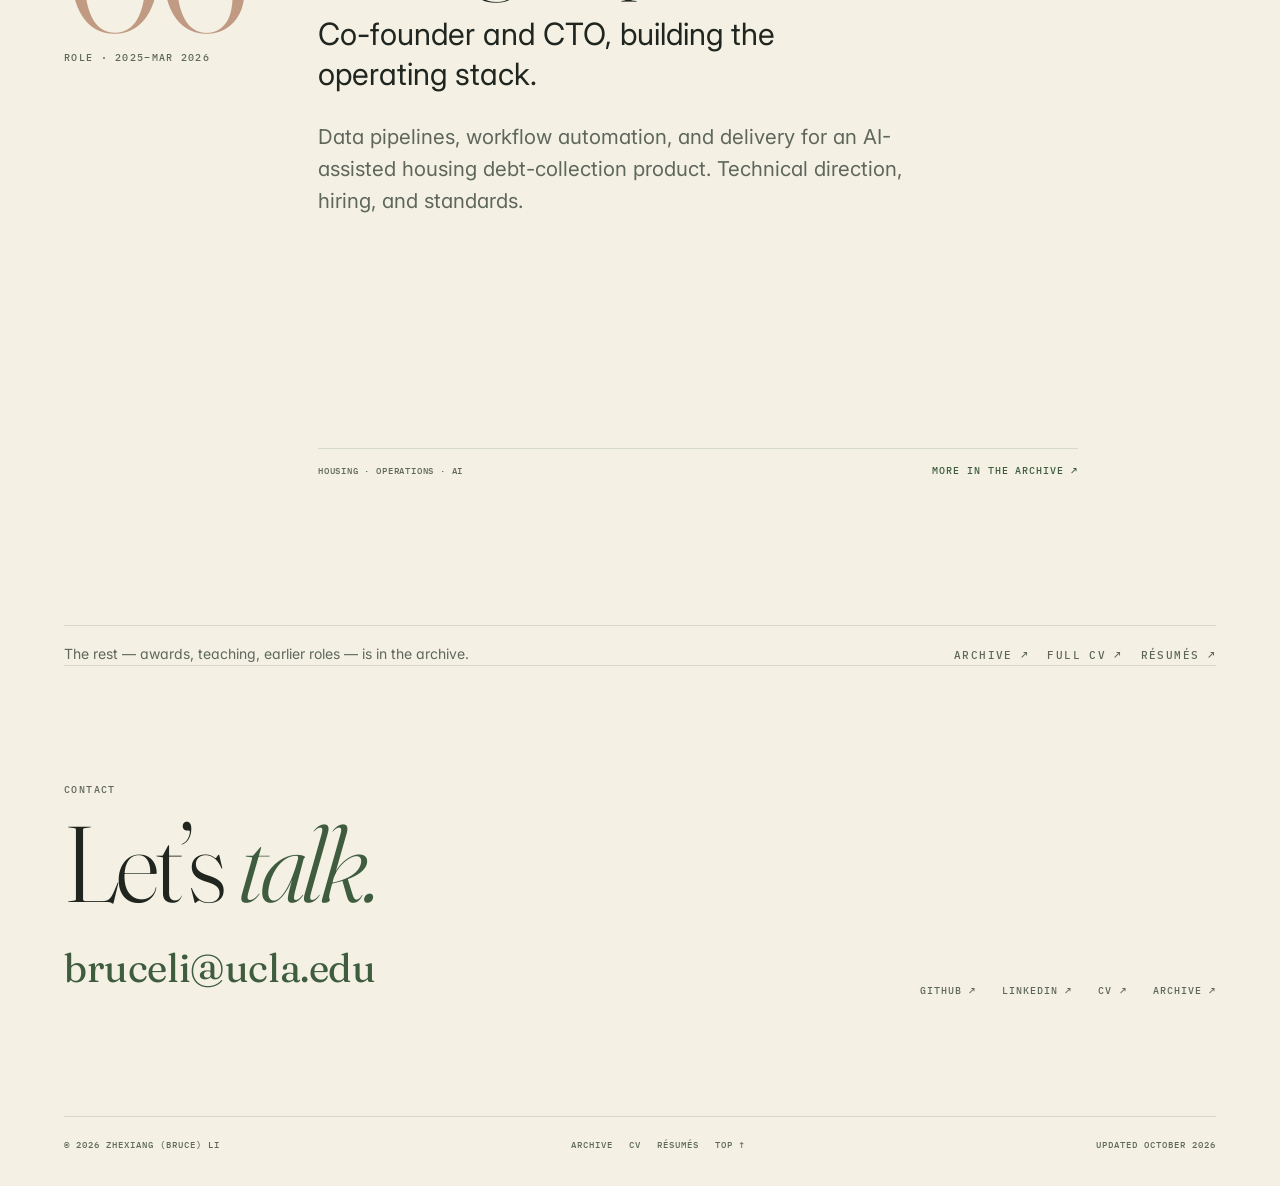
==== commit 5e0d9dbd: "Give the focus marker a visible fallback and bust caches" ====
--- a/index.html
+++ b/index.html
@@ -17,7 +17,7 @@
   <link rel="preconnect" href="https://fonts.googleapis.com">
   <link rel="preconnect" href="https://fonts.gstatic.com" crossorigin>
   <link href="https://fonts.googleapis.com/css2?family=Fraunces:ital,opsz,wght@0,9..144,300..500;1,9..144,300..500&family=IBM+Plex+Mono:wght@400;500&family=Inter:wght@300..600&display=swap" rel="stylesheet">
-  <link rel="stylesheet" href="atlas.css?v=20261018">
+  <link rel="stylesheet" href="atlas.css?v=20261019">
   <script>
     (function () {
       try {
@@ -28,7 +28,7 @@
       document.documentElement.classList.add('js');
     })();
   </script>
-  <script defer src="atlas.js?v=20261018"></script>
+  <script defer src="atlas.js?v=20261019"></script>
 </head>
 <body id="top">
   <a class="skip" href="#main">Skip to content</a>
@@ -221,3 +221,4 @@
 
 
 
+
--- a/atlas.css
+++ b/atlas.css
@@ -136,9 +136,10 @@
 
 .map-focus {
   position: absolute;
+  left: 92%;
+  top: 46%;
   z-index: 2;
   display: flex;
-  opacity: 0;
   align-items: center;
   gap: 12px;
   transform: translate(-50%, -50%);
@@ -696,8 +697,20 @@
 html[lang="zh-CN"] .nav-tools { font-size: 10.5px; }
 html[lang="zh-CN"] .footer { font-size: 10px; }
 
-@media (max-width: 1365px) {
-  .map-focus { display: none; }
+@media (min-width: 1000px) and (max-width: 1199px) {
+  .piece-main {
+    grid-template-columns: 150px minmax(0, 620px);
+    gap: 40px;
+    max-width: 900px;
+  }
+}
+
+@media (min-width: 901px) and (max-width: 999px) {
+  .piece-main {
+    grid-template-columns: 140px minmax(0, 560px);
+    gap: 32px;
+    max-width: 780px;
+  }
 }
 
 /* ---------- responsive ---------- */
@@ -803,3 +816,6 @@
 
 
 
+
+
+
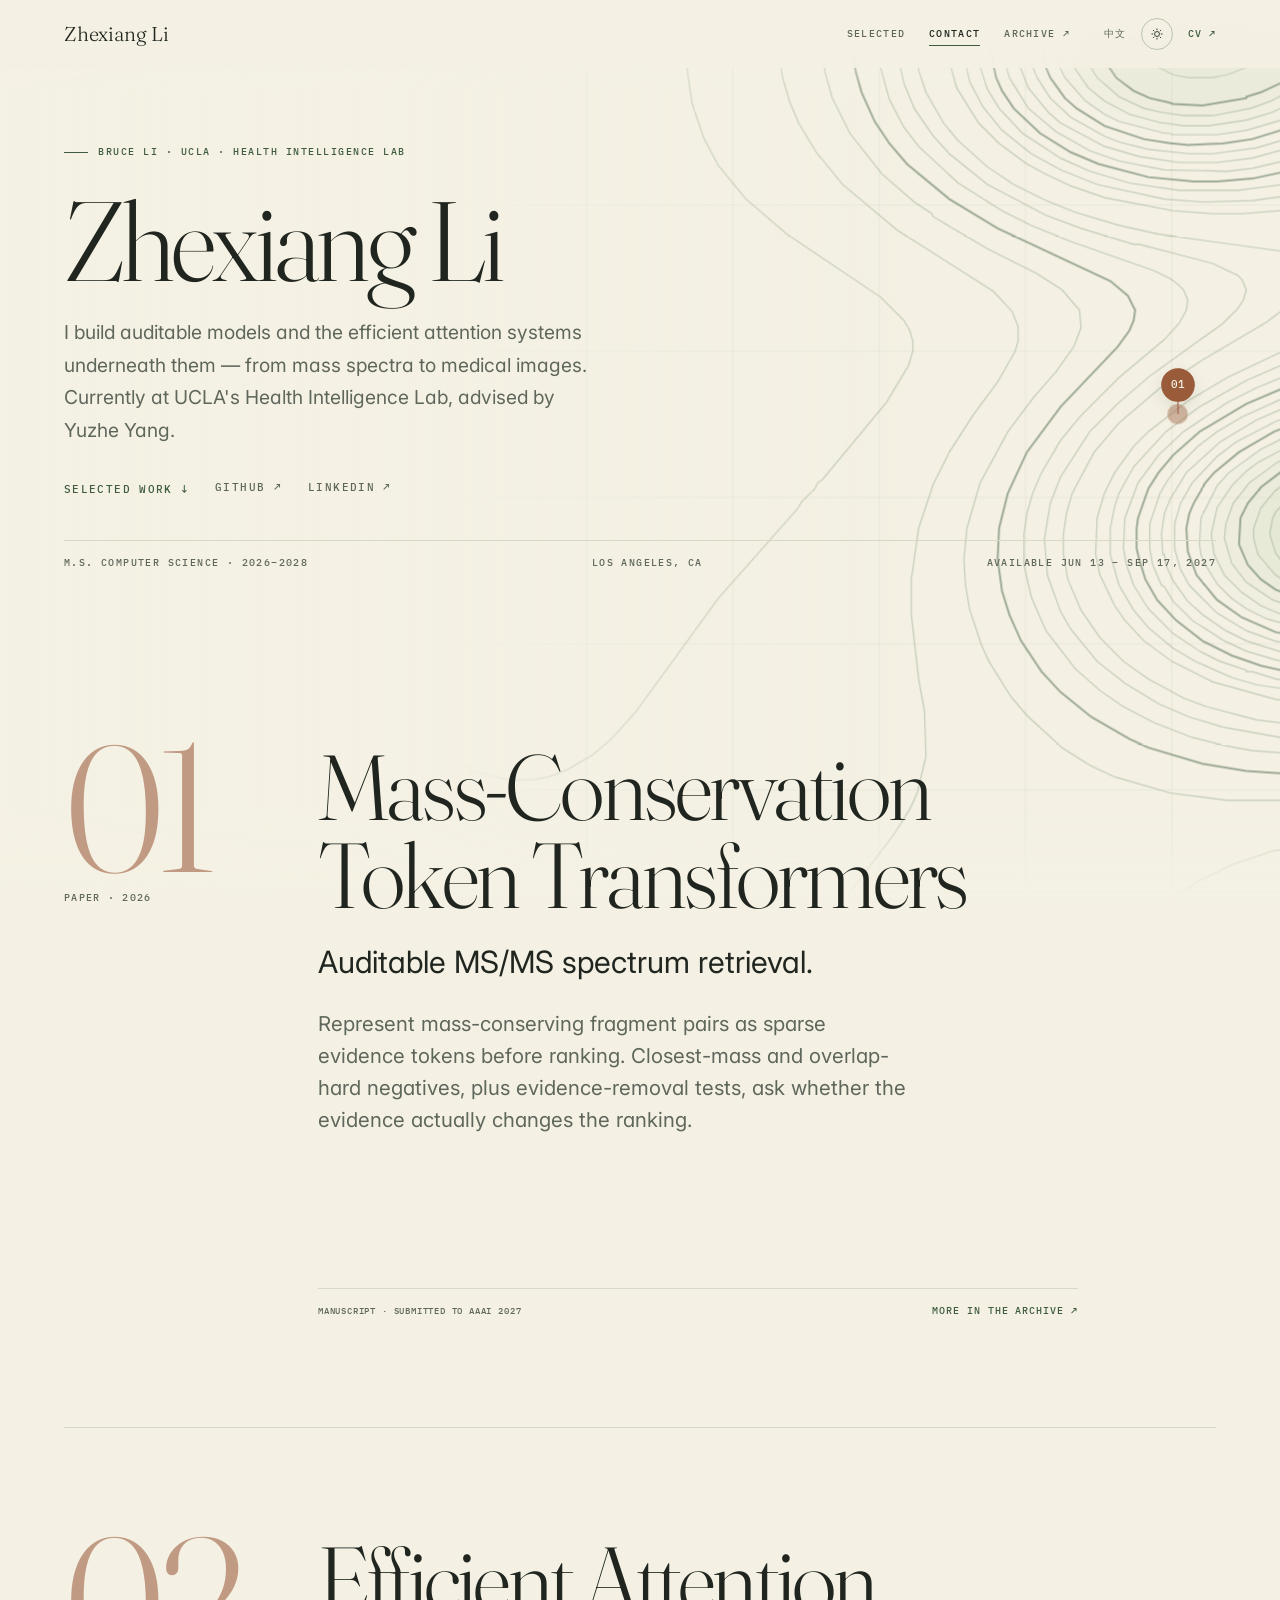
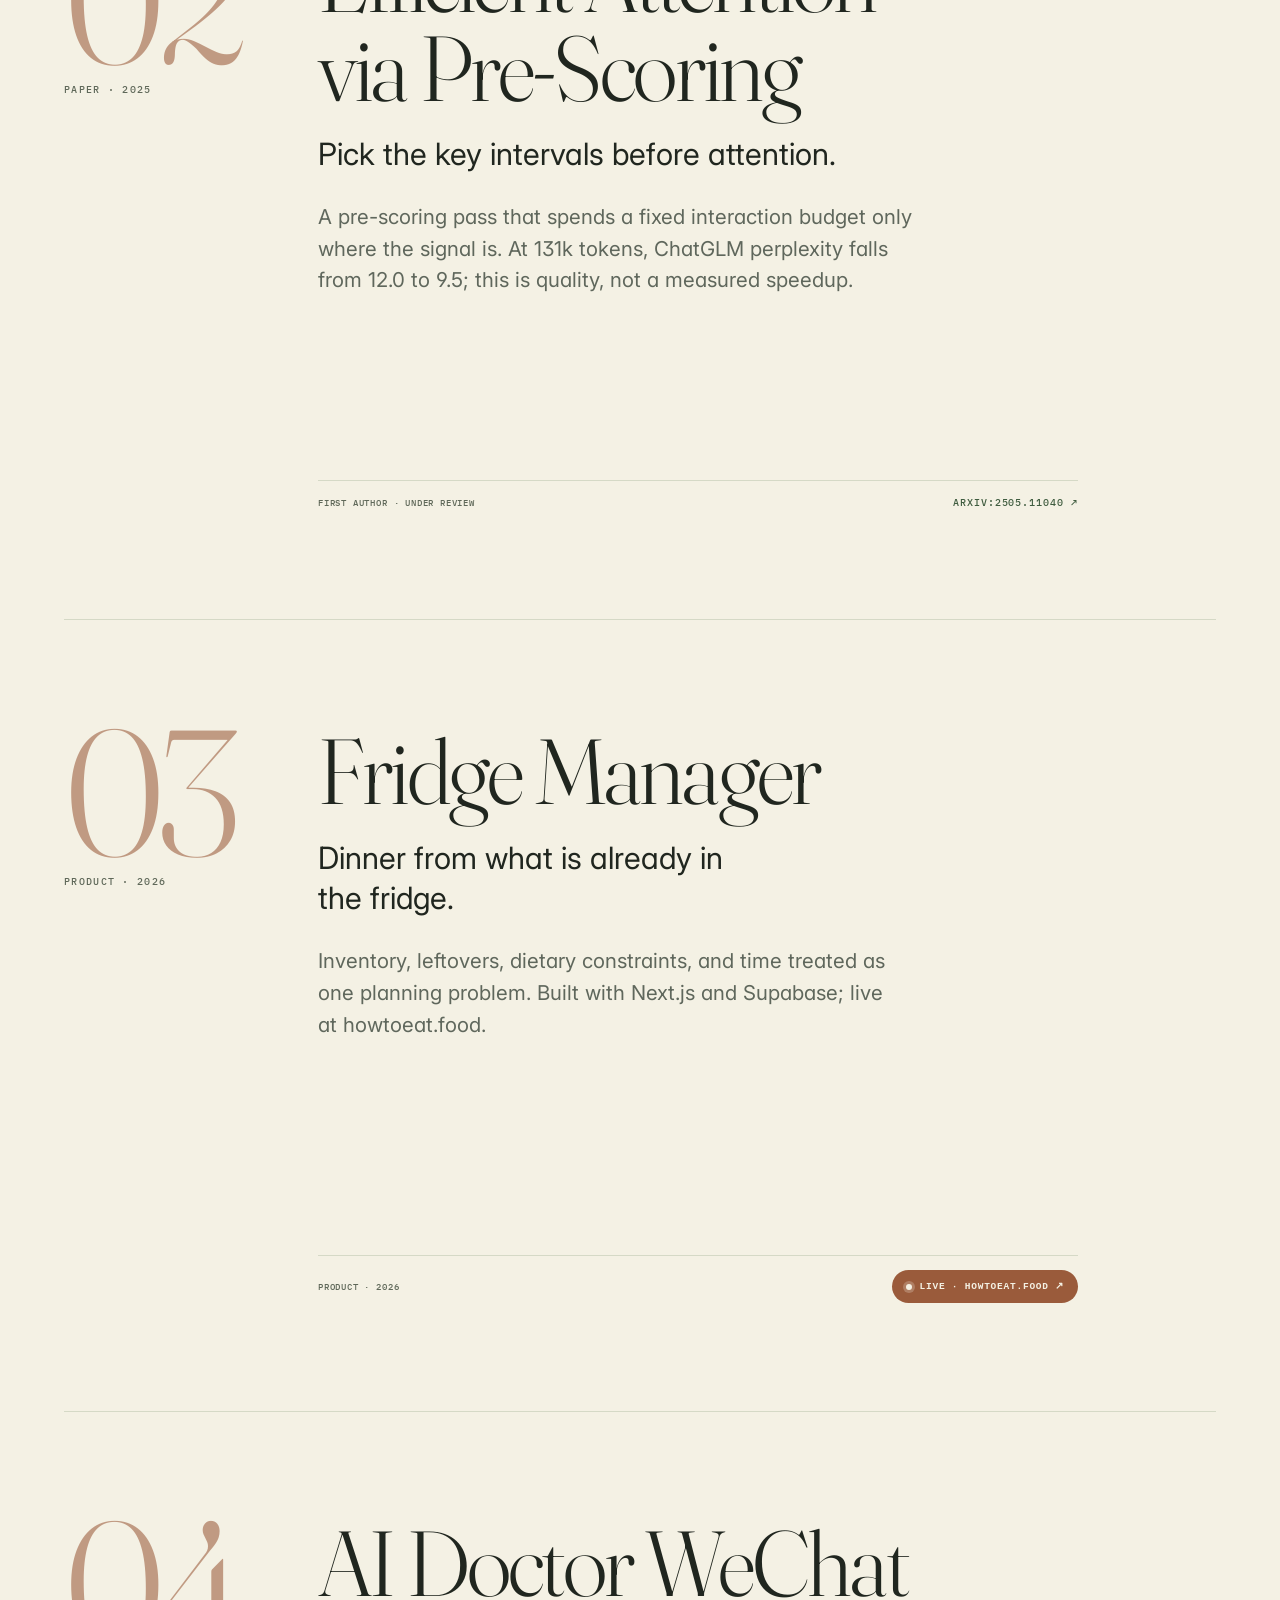
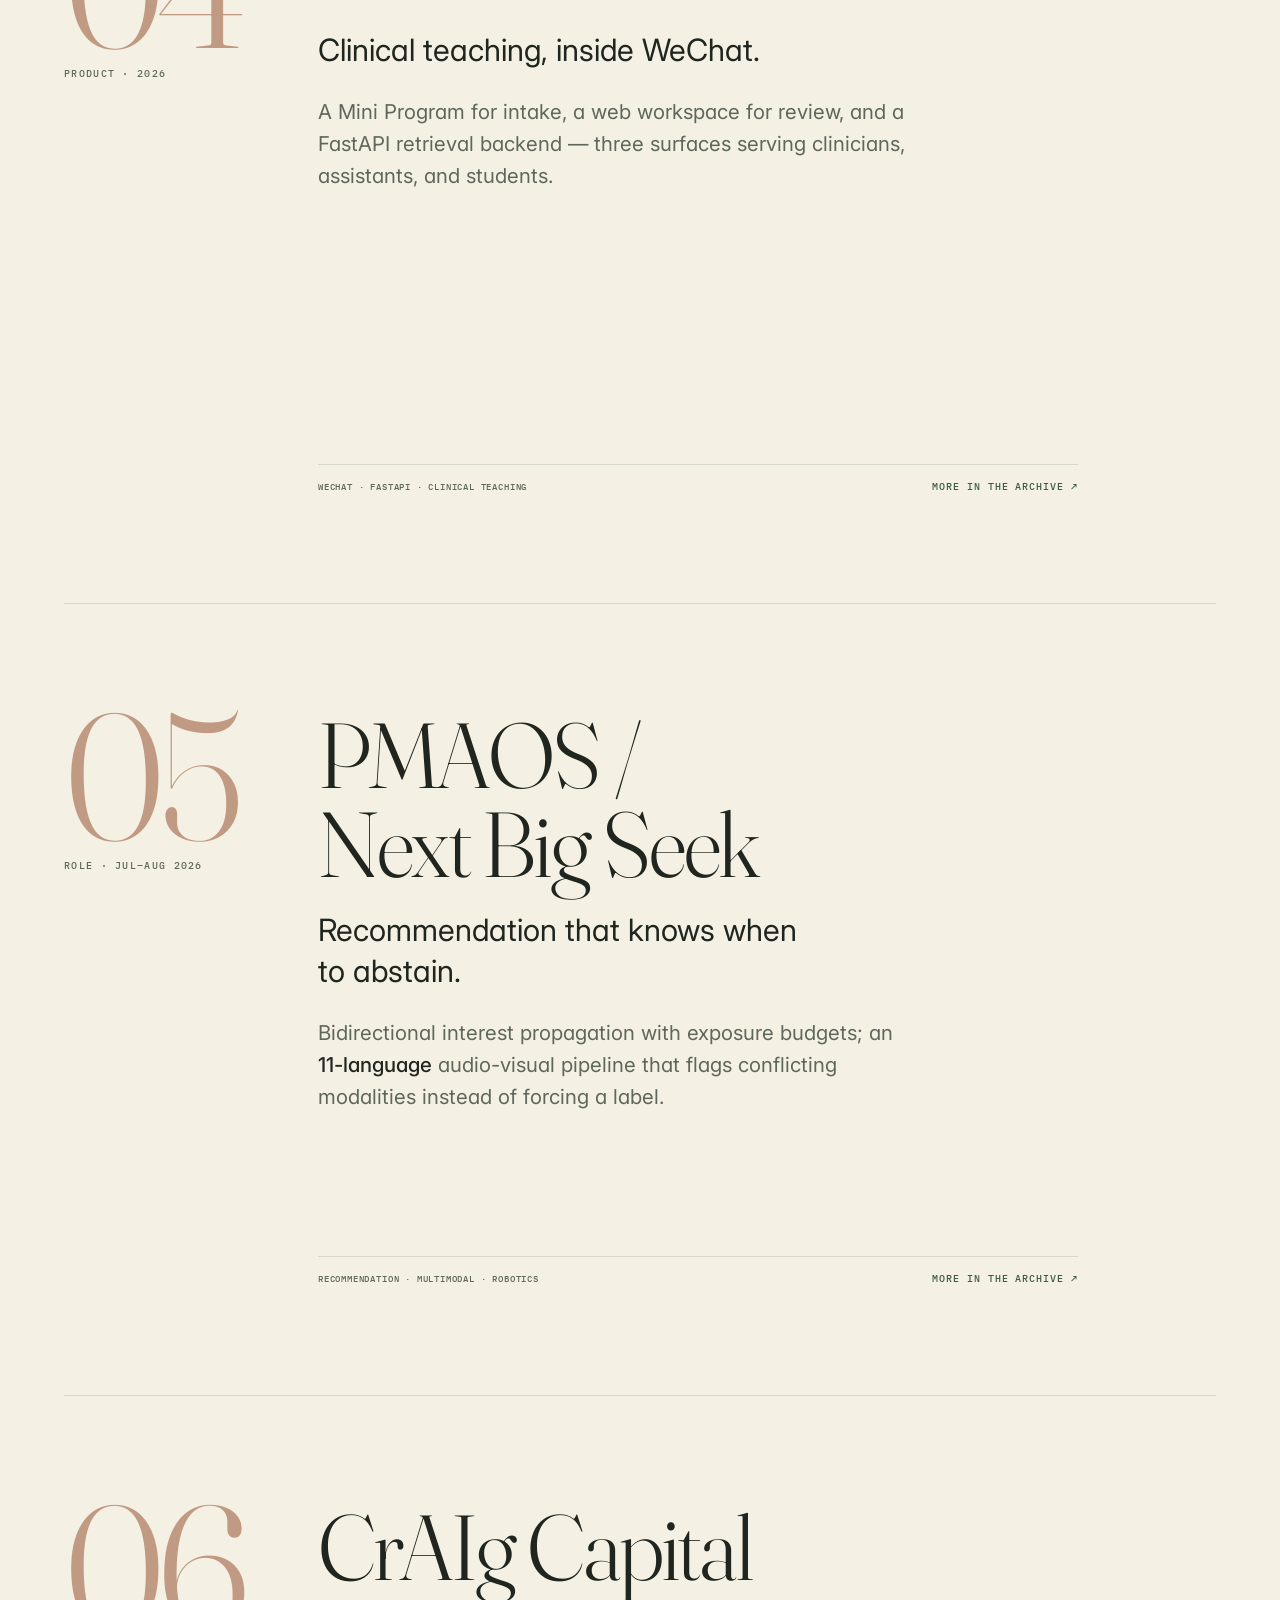
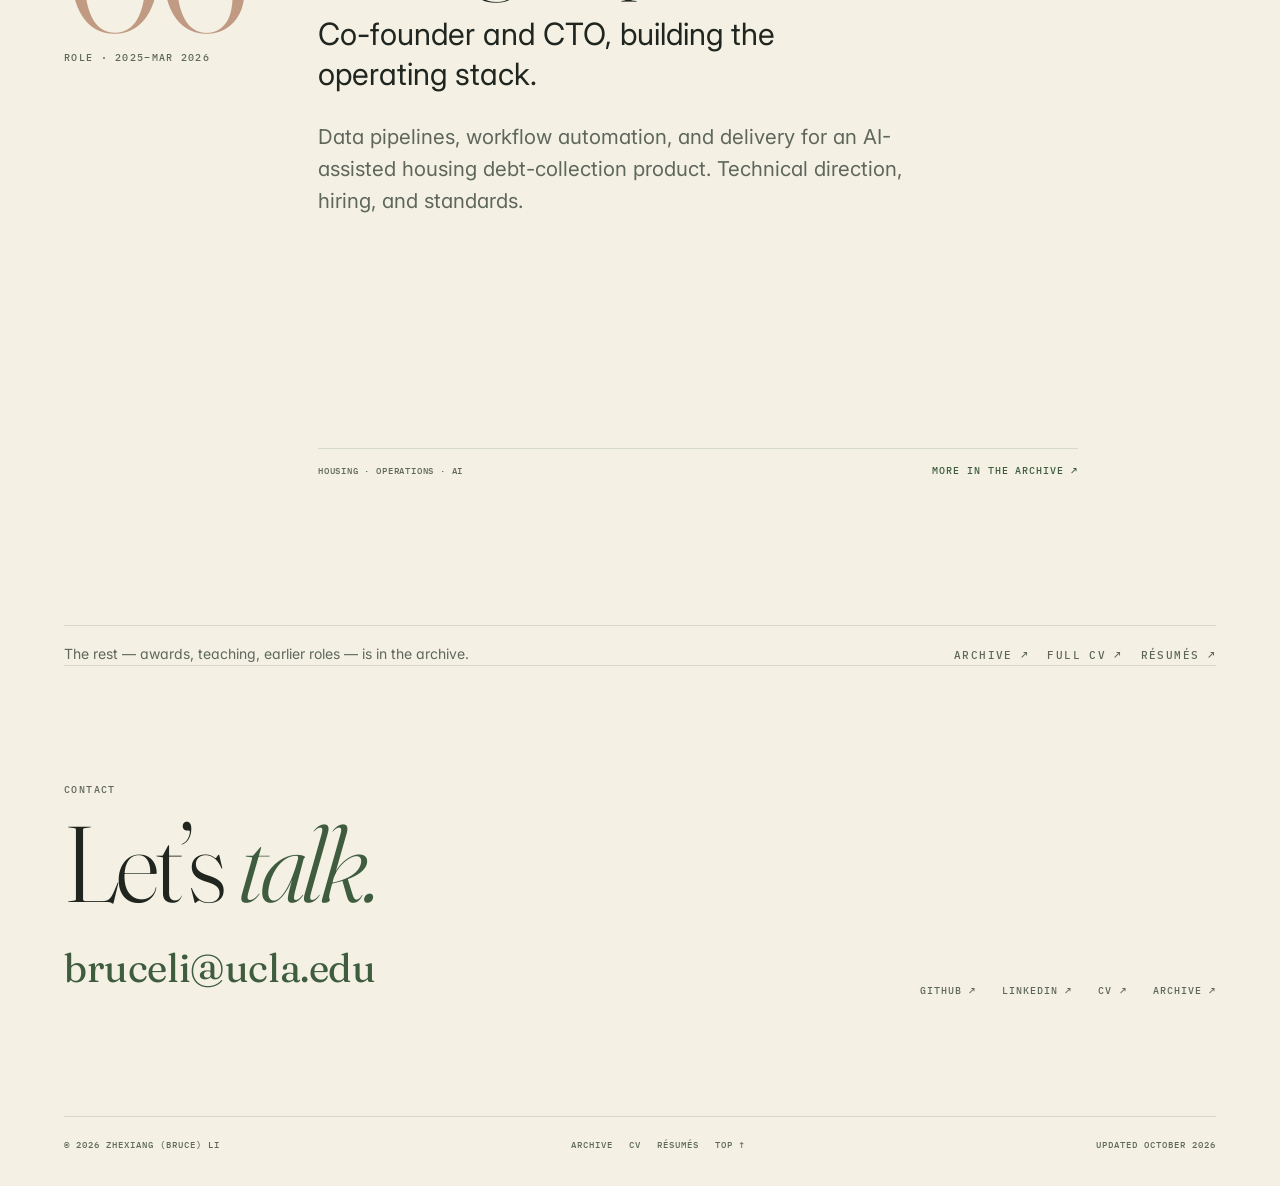
==== commit 5365a0c0: "Pin each section to the map and add a load entrance" ====
--- a/index.html
+++ b/index.html
@@ -17,7 +17,7 @@
   <link rel="preconnect" href="https://fonts.googleapis.com">
   <link rel="preconnect" href="https://fonts.gstatic.com" crossorigin>
   <link href="https://fonts.googleapis.com/css2?family=Fraunces:ital,opsz,wght@0,9..144,300..500;1,9..144,300..500&family=IBM+Plex+Mono:wght@400;500&family=Inter:wght@300..600&display=swap" rel="stylesheet">
-  <link rel="stylesheet" href="atlas.css?v=20261019">
+  <link rel="stylesheet" href="atlas.css?v=20261022">
   <script>
     (function () {
       try {
@@ -28,14 +28,14 @@
       document.documentElement.classList.add('js');
     })();
   </script>
-  <script defer src="atlas.js?v=20261019"></script>
+  <script defer src="atlas.js?v=20261022"></script>
 </head>
 <body id="top">
   <a class="skip" href="#main">Skip to content</a>
   <div class="progress" aria-hidden="true"></div>
-  <div class="atlas-bg" aria-hidden="true"><div class="atlas-map"><img src="assets/atlas.svg" alt="" width="1400" height="1037"></div><div class="map-focus" aria-hidden="true"><span class="map-focus-dot"></span><span class="map-focus-label">01</span></div></div>
-
-  <header class="nav" data-nav>
+  <div class="atlas-bg" aria-hidden="true" data-intro="fade"><div class="atlas-map"><img src="assets/atlas.svg" alt="" width="1400" height="1037"></div><div class="map-pins" aria-hidden="true"><span class="map-pin is-active" style="left:36%;top:62%"><span class="map-pin-head">01</span></span><span class="map-pin" style="left:44%;top:30%"><span class="map-pin-head">02</span></span><span class="map-pin" style="left:52%;top:62%"><span class="map-pin-head">03</span></span><span class="map-pin" style="left:62%;top:42%"><span class="map-pin-head">04</span></span><span class="map-pin" style="left:72%;top:58%"><span class="map-pin-head">05</span></span><span class="map-pin" style="left:82%;top:26%"><span class="map-pin-head">06</span></span></div></div>
+
+  <header class="nav" data-nav data-intro="fade">
     <div class="wrap nav-inner">
       <a class="brand" href="#top">Zhexiang Li</a>
       <nav class="nav-links" aria-label="Sections">
@@ -56,15 +56,15 @@
 
   <main id="main">
     <section class="hero wrap" aria-labelledby="hero-title">
-      <p class="eyebrow">Bruce Li · UCLA · Health Intelligence Lab</p>
-      <h1 id="hero-title">Zhexiang Li</h1>
-      <p class="hero-lede">I build auditable models and the efficient attention systems underneath them — from mass spectra to medical images. Currently at UCLA's Health Intelligence Lab, advised by Yuzhe Yang.</p>
-      <div class="hero-links">
+      <p class="eyebrow" data-intro style="--d:90ms">Bruce Li · UCLA · Health Intelligence Lab</p>
+      <h1 id="hero-title" data-intro style="--d:150ms">Zhexiang Li</h1>
+      <p class="hero-lede" data-intro style="--d:230ms">I build auditable models and the efficient attention systems underneath them — from mass spectra to medical images. Currently at UCLA's Health Intelligence Lab, advised by Yuzhe Yang.</p>
+      <div class="hero-links" data-intro style="--d:310ms">
         <a class="arrow-link" href="#selected">Selected work <span aria-hidden="true">↓</span></a>
         <a class="sweep" href="https://github.com/BruceLZX" target="_blank" rel="noopener">GitHub ↗</a>
         <a class="sweep" href="https://www.linkedin.com/in/zhexiang-li/" target="_blank" rel="noopener">LinkedIn ↗</a>
       </div>
-      <div class="hero-meta">
+      <div class="hero-meta" data-intro style="--d:390ms">
         <p class="mono">M.S. Computer Science · 2026–2028</p>
         <p class="mono">Los Angeles, CA</p>
         <p class="mono">Available Jun 13 – Sep 17, 2027</p>
@@ -75,7 +75,7 @@
       <div class="wrap">
         <div class="work-list">
           <article class="piece" data-reveal>
-            <div class="piece-main">
+            <div class="piece-main" data-intro style="--d:480ms">
               <div class="piece-rail">
                 <span class="piece-index">01</span>
                 <span class="piece-type">Paper · 2026</span>
@@ -93,7 +93,7 @@
           </article>
 
           <article class="piece" data-reveal>
-            <div class="piece-main">
+            <div class="piece-main" data-intro>
               <div class="piece-rail">
                 <span class="piece-index">02</span>
                 <span class="piece-type">Paper · 2025</span>
@@ -111,7 +111,7 @@
           </article>
 
           <article class="piece" data-reveal>
-            <div class="piece-main">
+            <div class="piece-main" data-intro>
               <div class="piece-rail">
                 <span class="piece-index">03</span>
                 <span class="piece-type">Product · 2026</span>
@@ -129,7 +129,7 @@
           </article>
 
           <article class="piece" data-reveal>
-            <div class="piece-main">
+            <div class="piece-main" data-intro>
               <div class="piece-rail">
                 <span class="piece-index">04</span>
                 <span class="piece-type">Product · 2026</span>
@@ -147,7 +147,7 @@
           </article>
 
           <article class="piece" data-reveal>
-            <div class="piece-main">
+            <div class="piece-main" data-intro>
               <div class="piece-rail">
                 <span class="piece-index">05</span>
                 <span class="piece-type">Role · Jul–Aug 2026</span>
@@ -165,7 +165,7 @@
           </article>
 
           <article class="piece" data-reveal>
-            <div class="piece-main">
+            <div class="piece-main" data-intro>
               <div class="piece-rail">
                 <span class="piece-index">06</span>
                 <span class="piece-type">Role · 2025–Mar 2026</span>
@@ -183,13 +183,13 @@
           </article>
         </div>
 
-        <div class="archive-strip">
+        <div class="archive-strip" data-intro>
           <p>The rest — awards, teaching, earlier roles — is in the archive.</p>
           <nav aria-label="Full record"><a class="sweep" href="archive.html">Archive ↗</a><a class="sweep" href="cv.html">Full CV ↗</a><a class="sweep" href="archive.html#resumes">Résumés ↗</a></nav>
         </div>
       </div>
     </section>
-    <section class="contact wrap" id="contact" aria-labelledby="contact-title">
+    <section class="contact wrap" id="contact" aria-labelledby="contact-title" data-intro>
       <div>
         <p class="mono">Contact</p>
         <h2 class="contact-title" id="contact-title">Let’s <em>talk.</em></h2>
@@ -204,7 +204,7 @@
     </section>
   </main>
 
-  <footer class="footer wrap">
+  <footer class="footer wrap" data-intro>
     <p>© 2026 Zhexiang (Bruce) Li</p>
     <nav aria-label="Footer"><a href="archive.html">Archive</a><a href="cv.html">CV</a><a href="archive.html#resumes">Résumés</a><a href="#top">Top ↑</a></nav>
     <p>Updated October 2026</p>
@@ -222,3 +222,8 @@
 
 
 
+
+
+
+
+
--- a/atlas.css
+++ b/atlas.css
@@ -132,43 +132,59 @@
   opacity: .82;
 }
 
-html:not(.js) .map-focus { display: none; }
-
-.map-focus {
+.map-pins {
   position: absolute;
-  left: 92%;
-  top: 46%;
+  inset: 0;
   z-index: 2;
-  display: flex;
-  align-items: center;
-  gap: 12px;
-  transform: translate(-50%, -50%);
   pointer-events: none;
 }
 
-.map-focus-dot {
+.map-pin {
+  position: absolute;
+  width: 30px;
+  height: 44px;
+  transform: translate(-50%, -100%);
+  opacity: 0;
+  visibility: hidden;
+  transition: opacity .35s var(--ease), visibility .35s;
+}
+
+.map-pin-head {
   display: grid;
   place-items: center;
-  width: 38px;
-  height: 38px;
-  border: 1.5px solid var(--clay);
+  width: 30px;
+  height: 30px;
+  border: 1px solid var(--accent-2);
   border-radius: 50%;
-  background: color-mix(in srgb, var(--paper) 58%, transparent);
-}
-
-.map-focus-dot::after {
+  background: color-mix(in srgb, var(--paper) 84%, transparent);
+  color: var(--muted);
+  font: 500 10px/1 var(--mono);
+  letter-spacing: .06em;
+  box-shadow: 0 5px 14px color-mix(in srgb, var(--ink) 10%, transparent);
+  transition: background-color .3s ease, color .3s ease, transform .3s var(--ease);
+}
+
+.map-pin::after {
   content: "";
-  width: 7px;
-  height: 7px;
-  border-radius: 50%;
+  position: absolute;
+  left: 50%;
+  top: 30px;
+  width: 1px;
+  height: 14px;
+  background: var(--accent-2);
+  transform: translateX(-50%);
+}
+
+.map-pin.is-active { opacity: 1; visibility: visible; }
+
+.map-pin.is-active .map-pin-head {
   background: var(--clay);
-}
-
-.map-focus-label {
-  color: var(--accent);
-  font: 500 13px/1 var(--mono);
-  letter-spacing: .12em;
-}
+  border-color: var(--clay);
+  color: var(--paper);
+  transform: scale(1.12);
+}
+
+.map-pin.is-active::after { background: var(--clay); }
 
 .atlas-bg::after {
   content: "";
@@ -663,6 +679,27 @@
   opacity: 1 !important;
   transform: none !important;
   transition: none !important;
+}
+
+/* ---------- entrance ---------- */
+[data-intro] {
+  animation: intro-up .9s var(--ease) both;
+  animation-delay: var(--d, 0ms);
+}
+
+[data-intro="fade"] {
+  animation-name: intro-fade;
+  animation-duration: 1.2s;
+}
+
+@keyframes intro-up {
+  from { opacity: 0; transform: translateY(18px); }
+  to { opacity: 1; transform: none; }
+}
+
+@keyframes intro-fade {
+  from { opacity: 0; }
+  to { opacity: 1; }
 }
 
 /* ---------- view transitions ---------- */
@@ -739,7 +776,7 @@
     margin-top: 30px;
   }
   .atlas-map { width: max(190vw, 240vh); }
-  .map-focus { display: none; }
+  .map-pins { display: none; }
   .atlas-bg::after {
     background:
       linear-gradient(180deg,
@@ -771,6 +808,11 @@
 /* ---------- reduced motion ---------- */
 @media (prefers-reduced-motion: reduce) {
   html { scroll-behavior: auto; }
+  [data-intro] {
+    animation: none !important;
+    opacity: 1 !important;
+    transform: none !important;
+  }
   html.js [data-reveal] {
     transform: none !important;
     opacity: 1 !important;
@@ -819,3 +861,5 @@
 
 
 
+
+
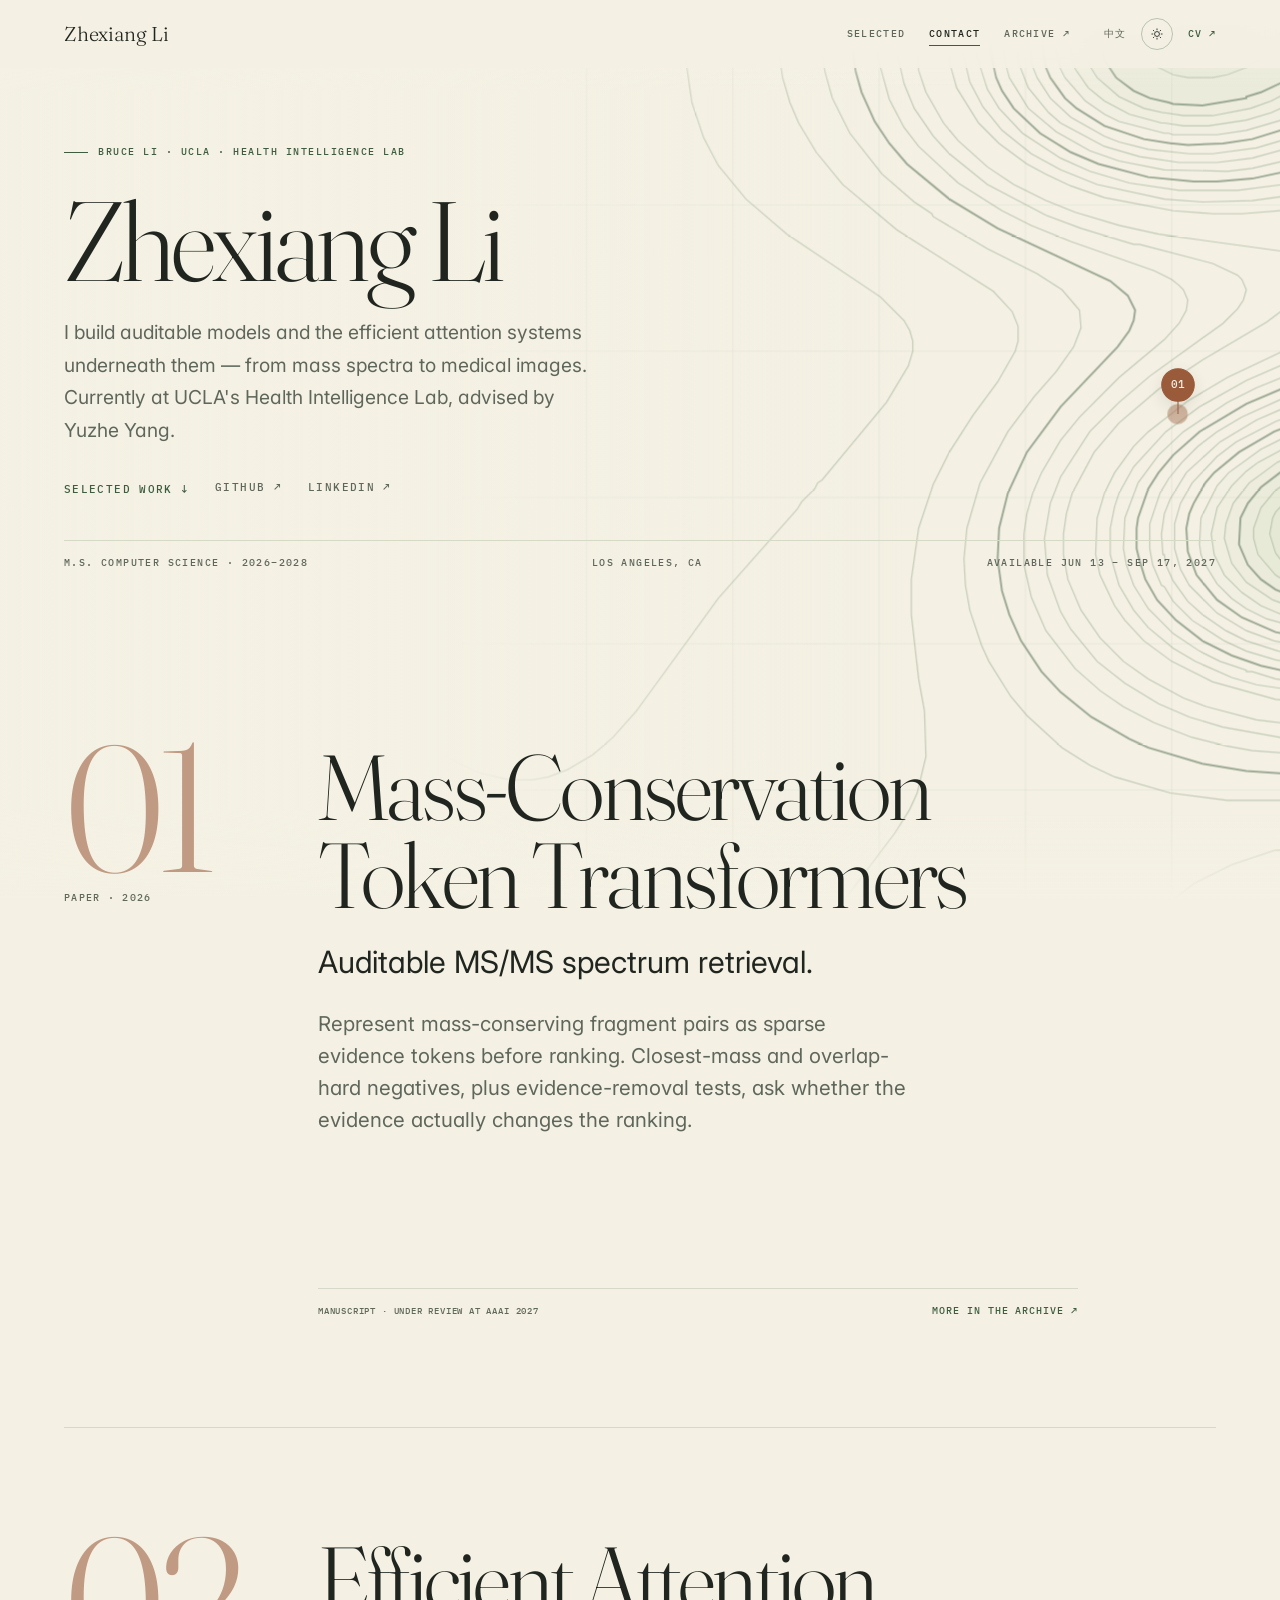
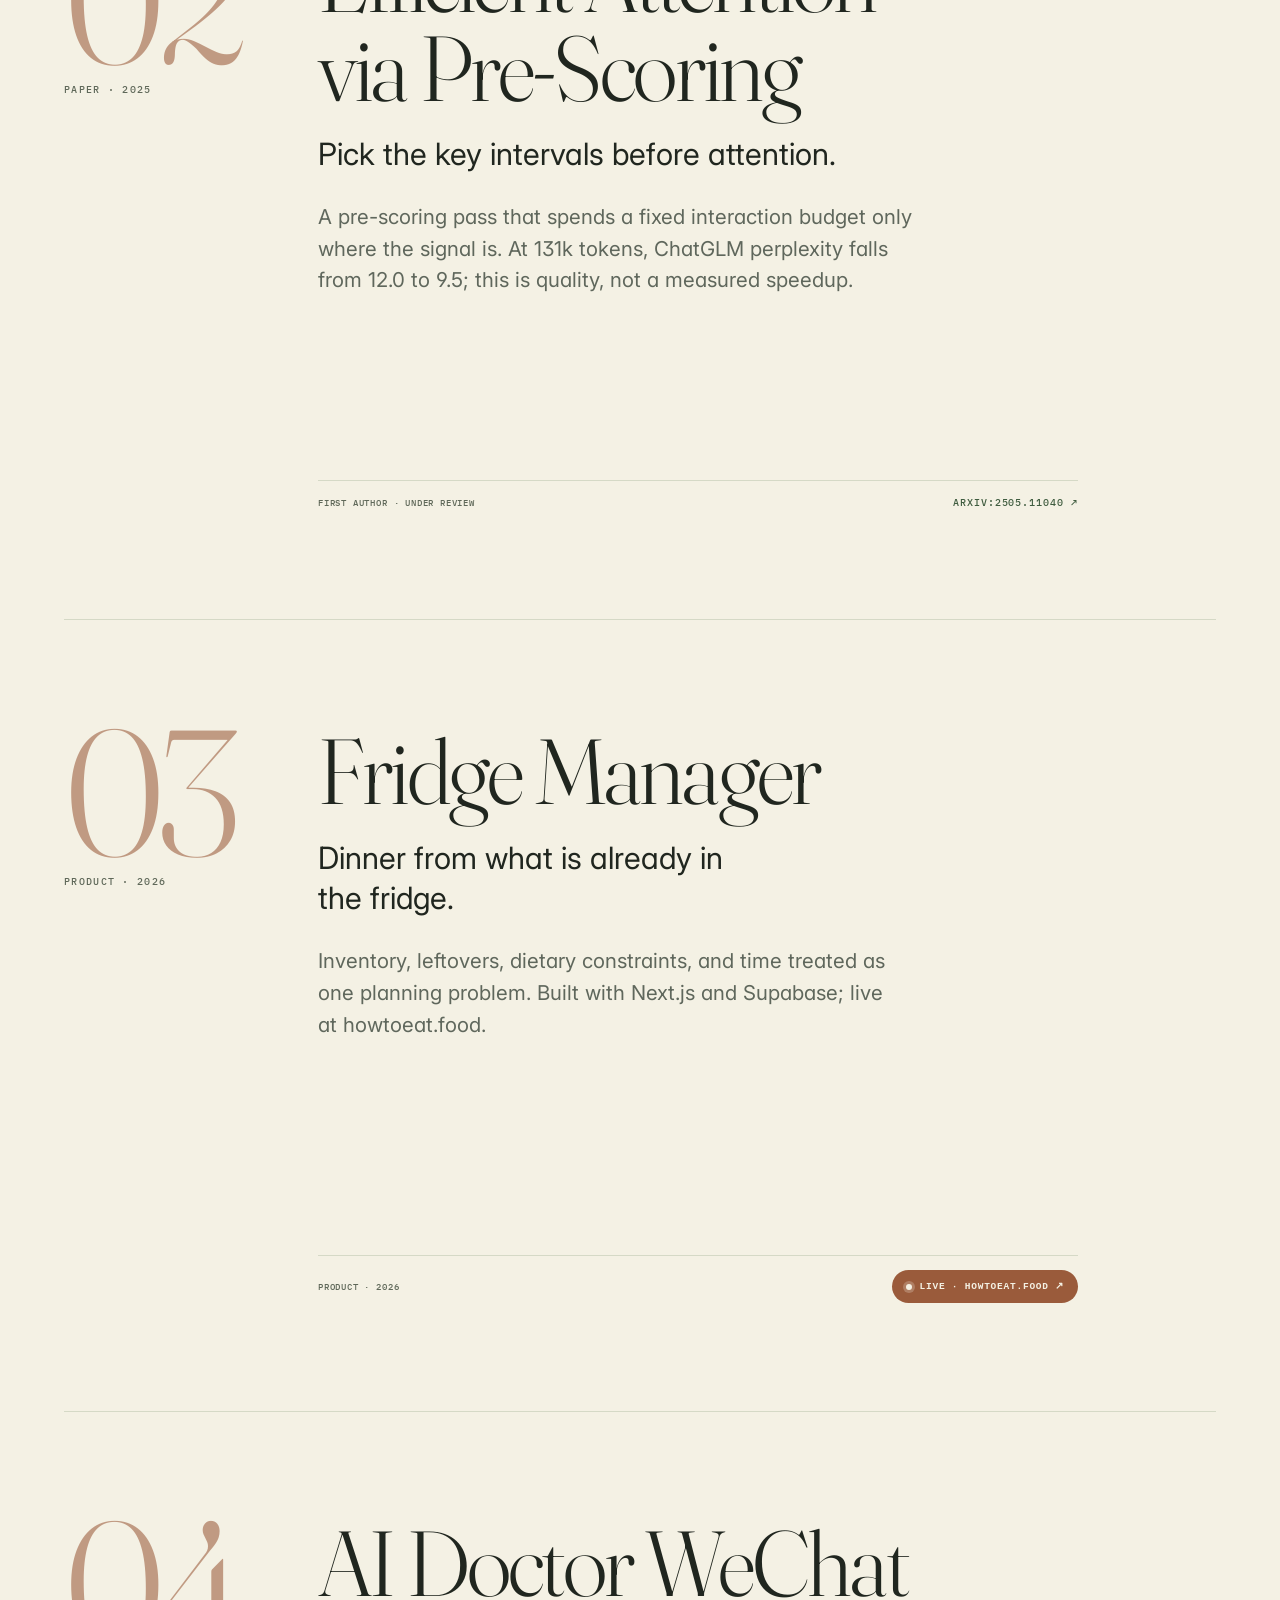
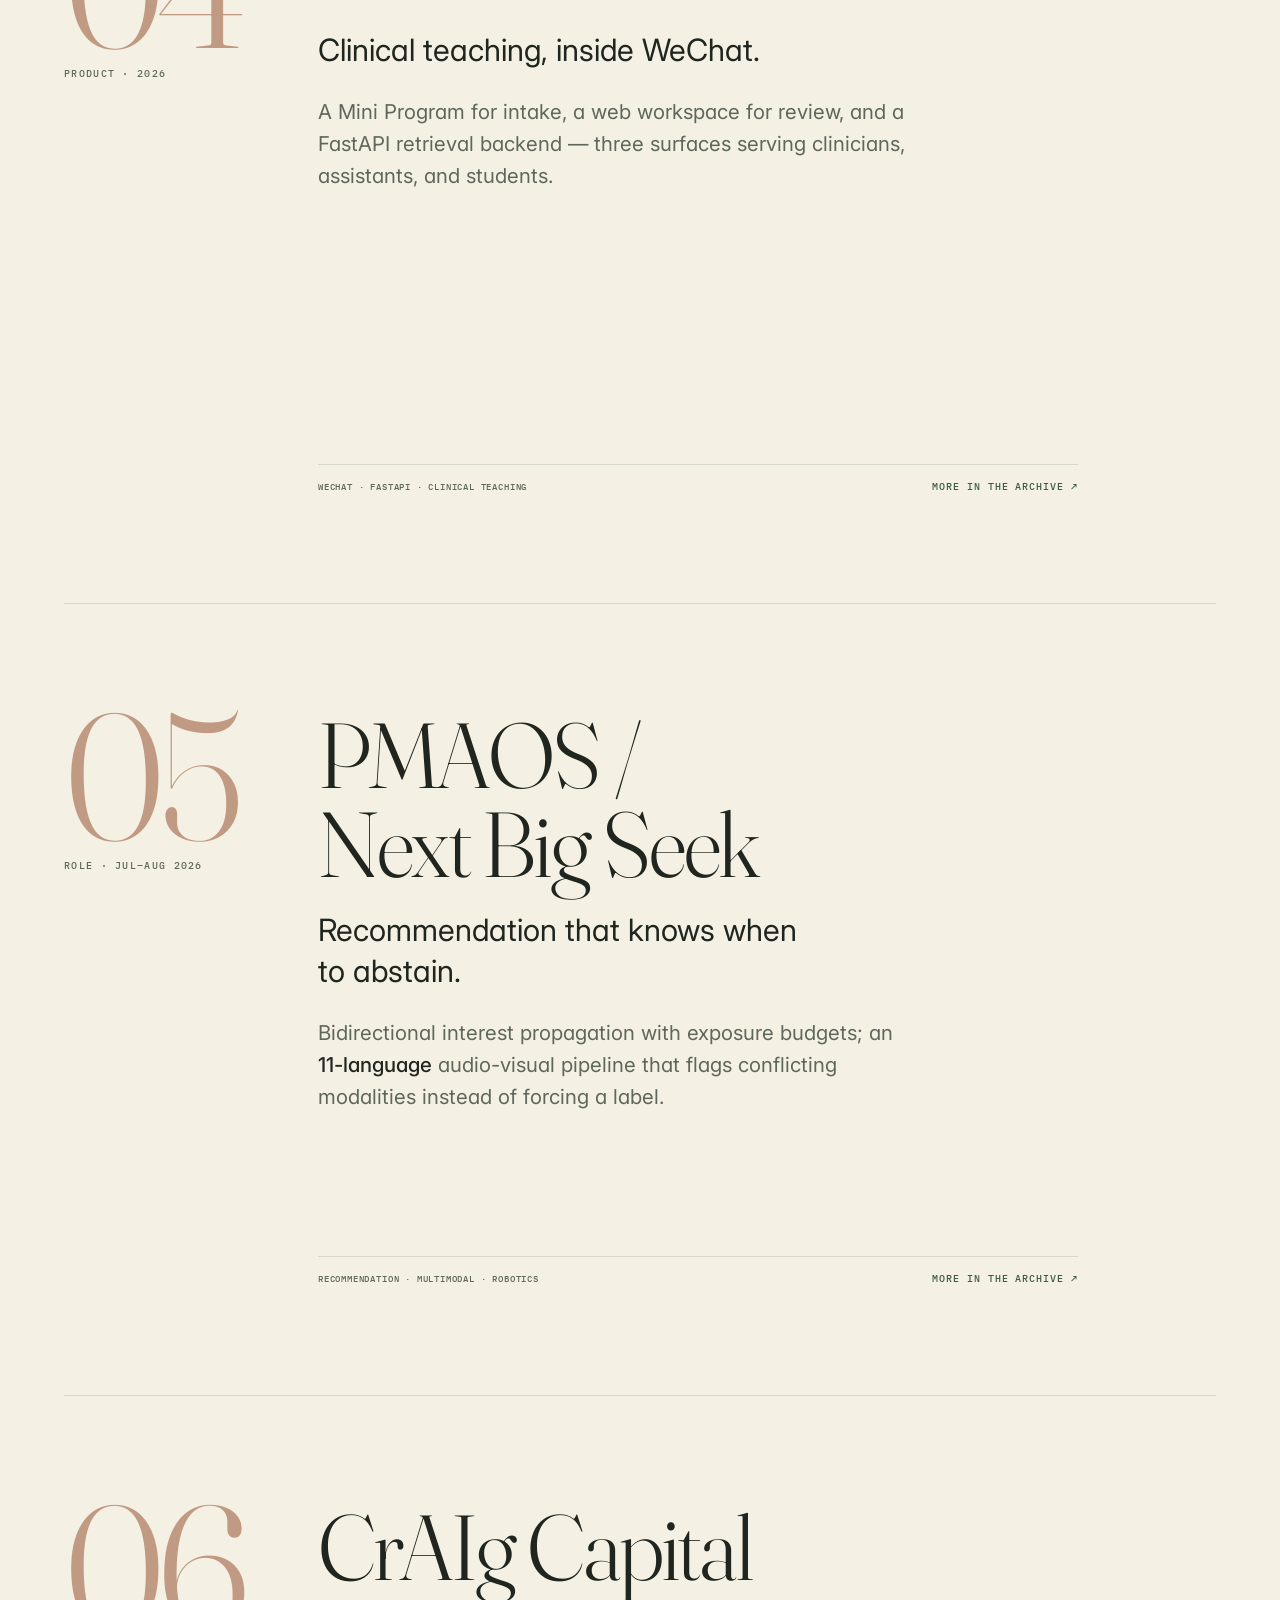
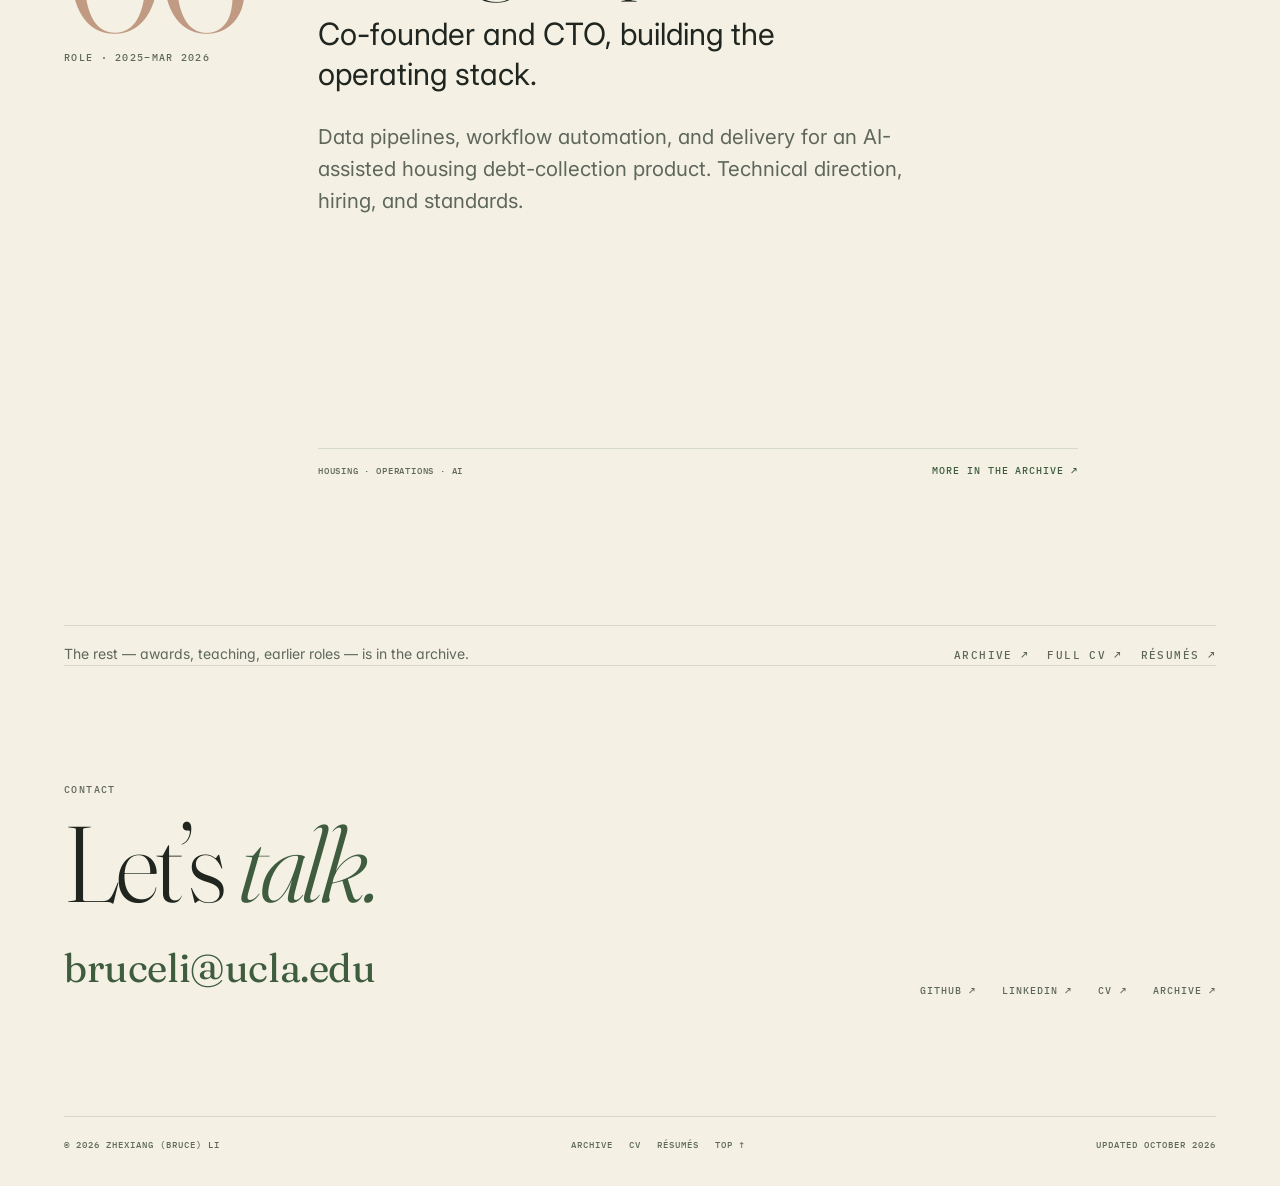
==== commit ccd8d9e4: "Use link labels, drop CV research interests, and mark new papers under review Show Website, GitHub, " ====
--- a/index.html
+++ b/index.html
@@ -85,7 +85,7 @@
                 <p class="piece-dek">Auditable MS/MS spectrum retrieval.</p>
                 <p class="piece-body">Represent mass-conserving fragment pairs as sparse evidence tokens before ranking. Closest-mass and overlap-hard negatives, plus evidence-removal tests, ask whether the evidence actually changes the ranking.</p>
                 <div class="piece-foot">
-                  <p class="piece-note">Manuscript · submitted to AAAI 2027</p>
+                  <p class="piece-note">Manuscript · under review at AAAI 2027</p>
                   <div class="piece-links"><a href="archive.html">More in the archive ↗</a></div>
                 </div>
               </div>
